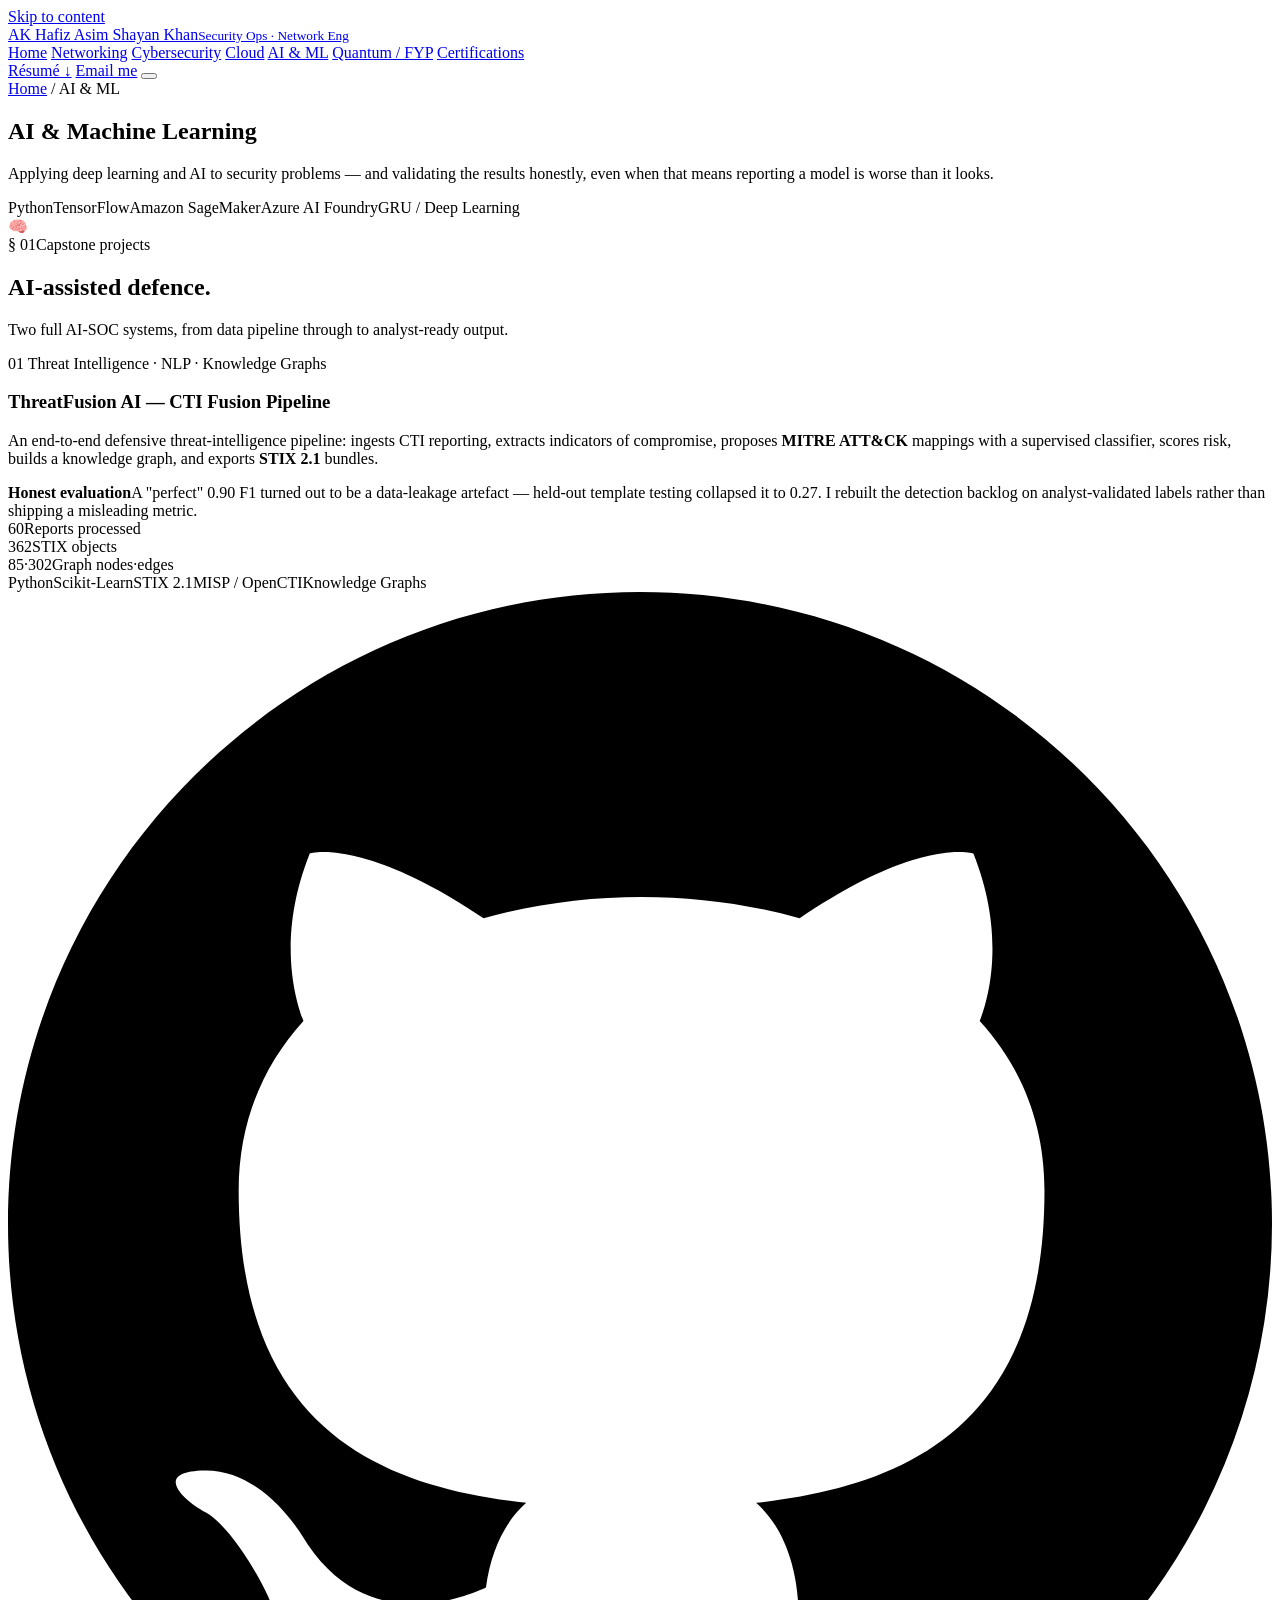
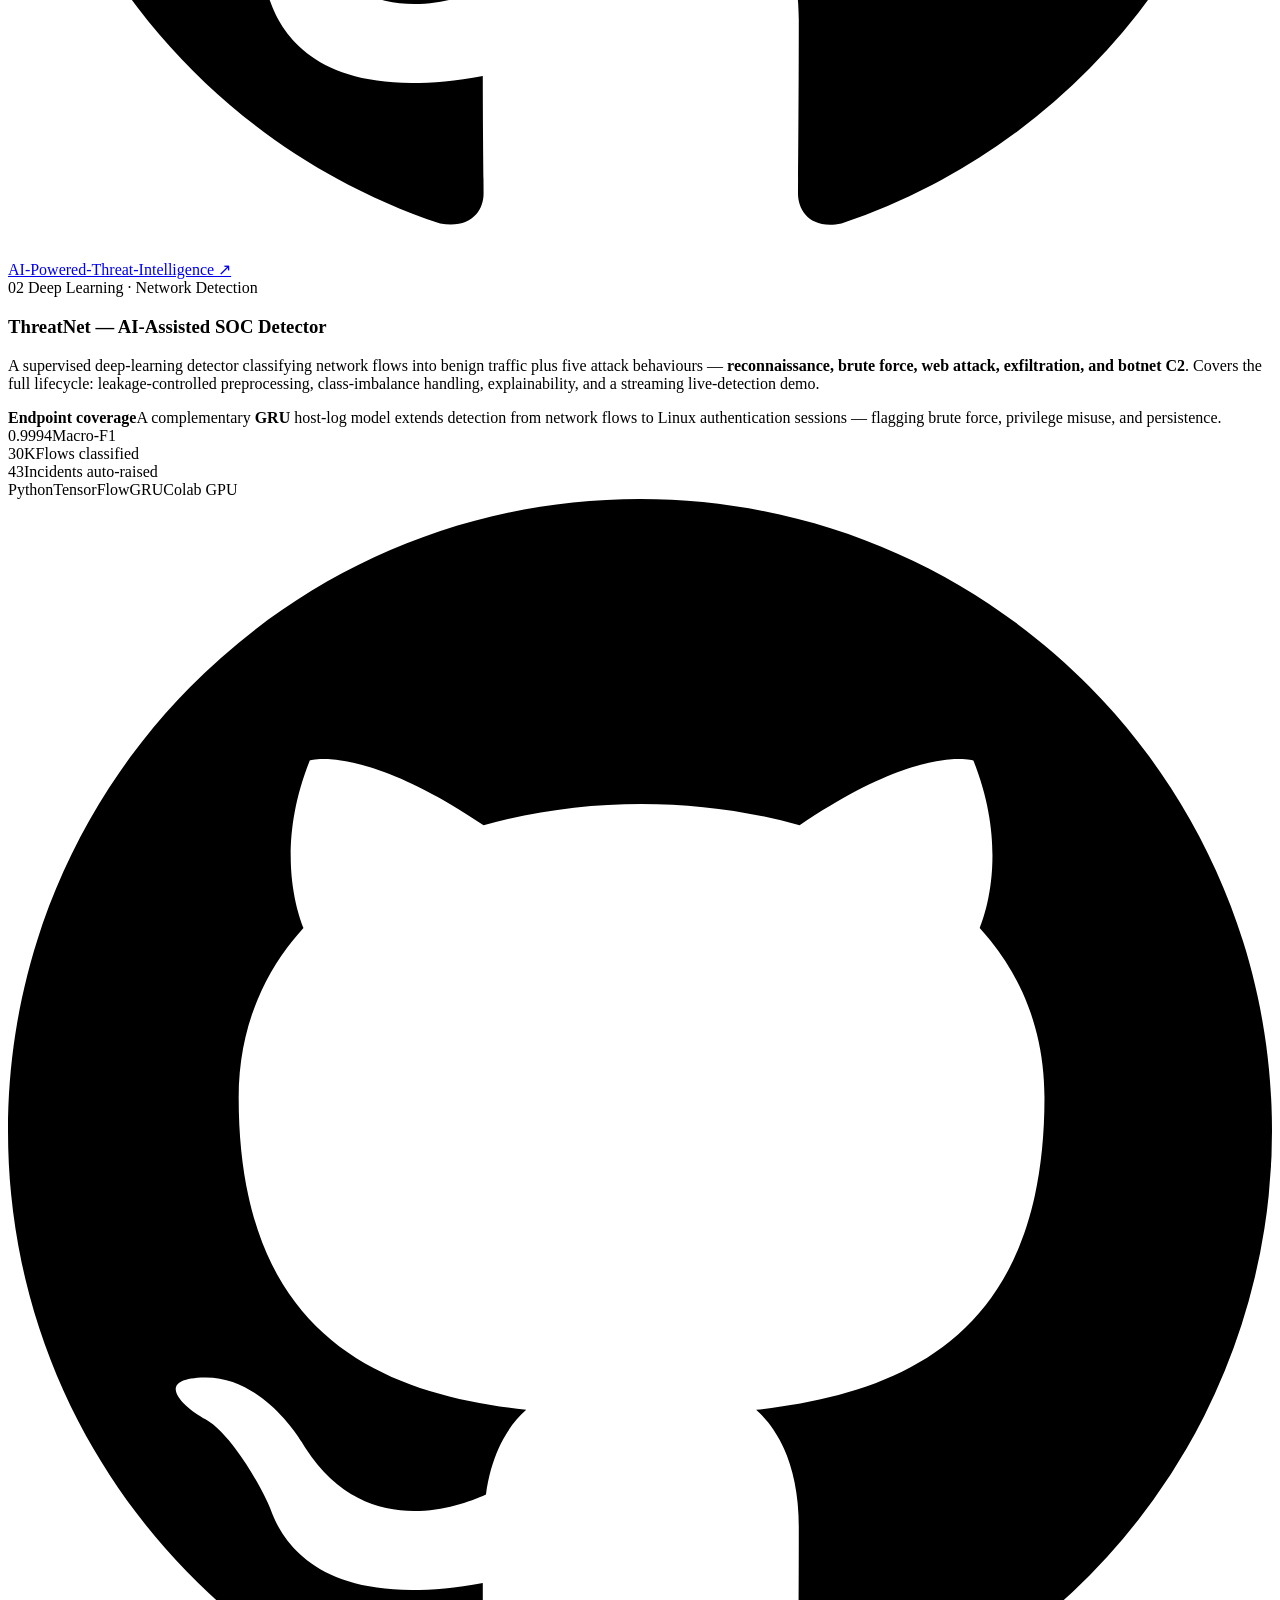
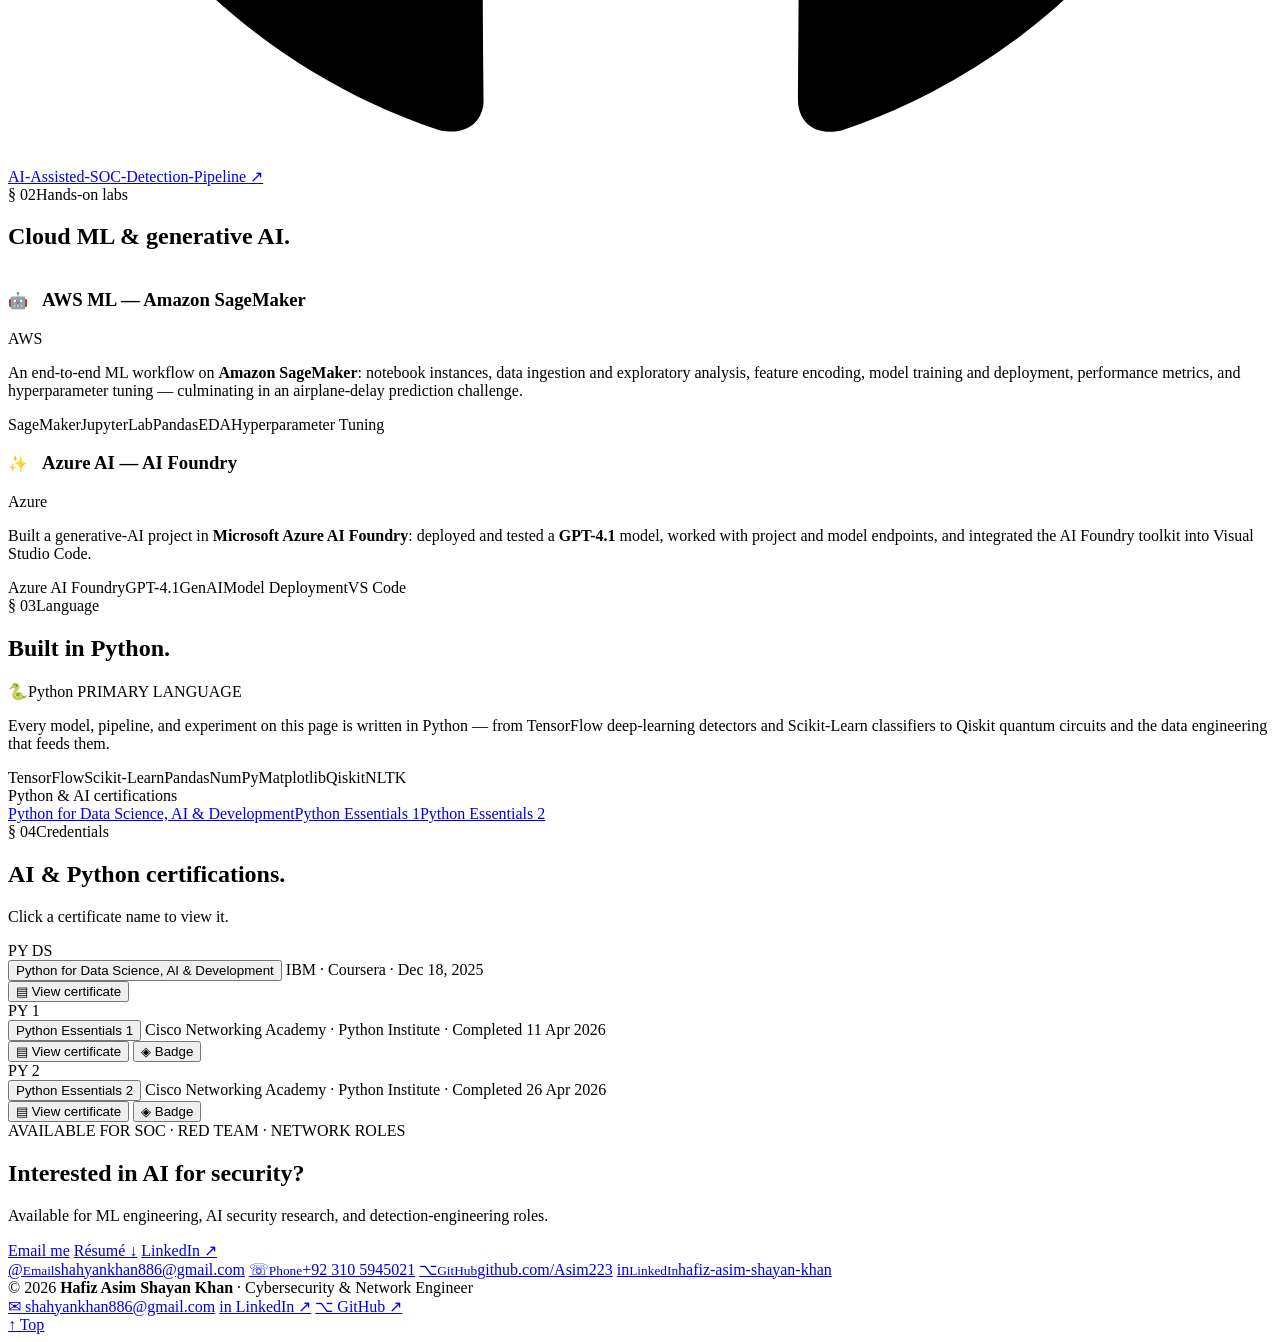
==== ai-ml.html @ b7c9210d "Add files via upload" ====
<!DOCTYPE html>
<html lang="en">
<head>
<meta charset="UTF-8">
<meta name="viewport" content="width=device-width, initial-scale=1.0">
<title>AI &amp; Machine Learning — Hafiz Asim Shayan Khan</title>
<meta name="description" content="AI-assisted security: threat-intelligence fusion, deep-learning SOC detection, Amazon SageMaker, and Azure AI Foundry — built in Python.">
<meta name="author" content="Hafiz Asim Shayan Khan">
<meta name="theme-color" content="#070b14">
<meta property="og:type" content="profile">
<meta property="og:title" content="AI &amp; Machine Learning — Hafiz Asim Shayan Khan">
<meta property="og:description" content="AI-assisted security: threat-intelligence fusion, deep-learning SOC detection, Amazon SageMaker, and Azure AI Foundry — built in Python.">
<meta property="og:image" content="og-image.jpg">
<meta name="twitter:card" content="summary_large_image">
<meta name="twitter:title" content="AI &amp; Machine Learning — Hafiz Asim Shayan Khan">
<meta name="twitter:description" content="AI-assisted security: threat-intelligence fusion, deep-learning SOC detection, Amazon SageMaker, and Azure AI Foundry — built in Python.">
<link rel="preconnect" href="https://fonts.googleapis.com">
<link rel="preconnect" href="https://fonts.gstatic.com" crossorigin>
<link href="https://fonts.googleapis.com/css2?family=Sora:wght@400;500;600;700;800&family=Inter:wght@400;500;600&family=JetBrains+Mono:wght@400;500;700&display=swap" rel="stylesheet">
<link rel="stylesheet" href="assets/styles.css">

</head>
<body>
<a href="#main" class="skip">Skip to content</a>
<header class="nav" id="nav">
  <div class="wrap nav-inner">
    <a class="brand" href="index.html" aria-label="Hafiz Asim Shayan Khan — home">
      <span class="mark" aria-hidden="true">AK</span>
      <span class="who">Hafiz Asim Shayan Khan<small>Security Ops · Network Eng</small></span>
    </a>
    <nav class="nav-links" id="navlinks" aria-label="Primary">
      <a href="index.html">Home</a>
      <a href="networking.html">Networking</a>
      <a href="cybersecurity.html">Cybersecurity</a>
      <a href="cloud.html">Cloud</a>
      <a href="ai-ml.html" class="active">AI &amp; ML</a>
      <a href="quantum.html">Quantum / FYP</a>
      <a href="certifications.html">Certifications</a>
    </nav>
    <div class="nav-cta">
      <a class="btn cyan" href="Hafiz_Asim_Shayan_Khan_Resume.pdf" download>Résumé ↓</a>
      <a class="btn solid" href="https://mail.google.com/mail/?view=cm&amp;fs=1&amp;to=shahyankhan886@gmail.com&amp;su=Opportunity%20for%20Hafiz%20Asim%20Shayan%20Khan" target="_blank" rel="noopener">Email me</a>
      <button class="burger" id="burger" aria-label="Toggle menu" aria-expanded="false"><span></span><span></span><span></span></button>
    </div>
  </div>
</header>
<main id="main">
<section class="page-hero">
  <div class="wrap">
    <div class="crumb"><a href="index.html">Home</a> <span>/</span> <span>AI &amp; ML</span></div>
    <h1>AI &amp; <span class="ac">Machine Learning</span></h1>
    <p class="lead">Applying deep learning and AI to security problems — and validating the results honestly, even when that means reporting a model is worse than it looks.</p>
    <div class="pill-row"><span class="pill">Python</span><span class="pill">TensorFlow</span><span class="pill">Amazon SageMaker</span><span class="pill">Azure AI Foundry</span><span class="pill">GRU / Deep Learning</span></div>
  </div>
  <div class="ph-ico" aria-hidden="true">🧠</div>
</section>
<section>
  <div class="wrap">
    <div class="sec-head reveal">
      <div class="sec-tag"><span class="sec-no">§ 01</span><span class="eyebrow">Capstone projects</span></div>
      <h2>AI-assisted defence.</h2>
      <p>Two full AI-SOC systems, from data pipeline through to analyst-ready output.</p>
    </div>
    <div class="feat-grid">
      <article class="pcard feat reveal">
        <div class="ptag"><span class="idx">01</span> Threat Intelligence · NLP · Knowledge Graphs</div>
        <h3>ThreatFusion AI — CTI Fusion Pipeline</h3>
        <p class="pdesc">An end-to-end defensive threat-intelligence pipeline: ingests CTI reporting,
        extracts indicators of compromise, proposes <b>MITRE ATT&amp;CK</b> mappings with a supervised
        classifier, scores risk, builds a knowledge graph, and exports <b>STIX 2.1</b> bundles.</p>
        <div class="pfind"><b>Honest evaluation</b>A "perfect" 0.90 F1 turned out to be a data-leakage
        artefact — held-out template testing collapsed it to 0.27. I rebuilt the detection backlog on
        analyst-validated labels rather than shipping a misleading metric.</div>
        <div class="pmetric">
          <div><span class="mn">60</span><span class="ml">Reports processed</span></div>
          <div><span class="mn">362</span><span class="ml">STIX objects</span></div>
          <div><span class="mn">85·302</span><span class="ml">Graph nodes·edges</span></div>
        </div>
        <div class="chips"><span class="chip">Python</span><span class="chip">Scikit-Learn</span><span class="chip">STIX 2.1</span><span class="chip">MISP / OpenCTI</span><span class="chip">Knowledge Graphs</span></div>
        <div class="proofs"><a class="proof git" href="https://github.com/Asim223/AI-Powered-Threat-Intelligence/tree/main" target="_blank" rel="noopener"><svg viewBox="0 0 16 16" aria-hidden="true"><path d="M8 0C3.58 0 0 3.58 0 8c0 3.54 2.29 6.53 5.47 7.59.4.07.55-.17.55-.38 0-.19-.01-.82-.01-1.49-2.01.37-2.53-.49-2.69-.94-.09-.23-.48-.94-.82-1.13-.28-.15-.68-.52-.01-.53.63-.01 1.08.58 1.23.82.72 1.21 1.87.87 2.33.66.07-.52.28-.87.51-1.07-1.78-.2-3.64-.89-3.64-3.95 0-.87.31-1.59.82-2.15-.08-.2-.36-1.02.08-2.12 0 0 .67-.21 2.2.82.64-.18 1.32-.27 2-.27s1.36.09 2 .27c1.53-1.04 2.2-.82 2.2-.82.44 1.1.16 1.92.08 2.12.51.56.82 1.27.82 2.15 0 3.07-1.87 3.75-3.65 3.95.29.25.54.73.54 1.48 0 1.07-.01 1.93-.01 2.2 0 .21.15.46.55.38A8.01 8.01 0 0 0 16 8c0-4.42-3.58-8-8-8z"/></svg>AI-Powered-Threat-Intelligence ↗</a></div>
      </article>
      <article class="pcard feat reveal">
        <div class="ptag"><span class="idx">02</span> Deep Learning · Network Detection</div>
        <h3>ThreatNet — AI-Assisted SOC Detector</h3>
        <p class="pdesc">A supervised deep-learning detector classifying network flows into benign traffic
        plus five attack behaviours — <b>reconnaissance, brute force, web attack, exfiltration, and
        botnet C2</b>. Covers the full lifecycle: leakage-controlled preprocessing, class-imbalance
        handling, explainability, and a streaming live-detection demo.</p>
        <div class="pfind"><b>Endpoint coverage</b>A complementary <b>GRU</b> host-log model extends
        detection from network flows to Linux authentication sessions — flagging brute force,
        privilege misuse, and persistence.</div>
        <div class="pmetric">
          <div><span class="mn">0.9994</span><span class="ml">Macro-F1</span></div>
          <div><span class="mn">30K</span><span class="ml">Flows classified</span></div>
          <div><span class="mn">43</span><span class="ml">Incidents auto-raised</span></div>
        </div>
        <div class="chips"><span class="chip">Python</span><span class="chip">TensorFlow</span><span class="chip">GRU</span><span class="chip">Colab GPU</span></div>
        <div class="proofs"><a class="proof git" href="https://github.com/Asim223/AI-Assisted-SOC-Detection-Pipeline" target="_blank" rel="noopener"><svg viewBox="0 0 16 16" aria-hidden="true"><path d="M8 0C3.58 0 0 3.58 0 8c0 3.54 2.29 6.53 5.47 7.59.4.07.55-.17.55-.38 0-.19-.01-.82-.01-1.49-2.01.37-2.53-.49-2.69-.94-.09-.23-.48-.94-.82-1.13-.28-.15-.68-.52-.01-.53.63-.01 1.08.58 1.23.82.72 1.21 1.87.87 2.33.66.07-.52.28-.87.51-1.07-1.78-.2-3.64-.89-3.64-3.95 0-.87.31-1.59.82-2.15-.08-.2-.36-1.02.08-2.12 0 0 .67-.21 2.2.82.64-.18 1.32-.27 2-.27s1.36.09 2 .27c1.53-1.04 2.2-.82 2.2-.82.44 1.1.16 1.92.08 2.12.51.56.82 1.27.82 2.15 0 3.07-1.87 3.75-3.65 3.95.29.25.54.73.54 1.48 0 1.07-.01 1.93-.01 2.2 0 .21.15.46.55.38A8.01 8.01 0 0 0 16 8c0-4.42-3.58-8-8-8z"/></svg>AI-Assisted-SOC-Detection-Pipeline ↗</a></div>
      </article>
    </div>
  </div>
</section>

<section>
  <div class="wrap">
    <div class="sec-head reveal">
      <div class="sec-tag"><span class="sec-no">§ 02</span><span class="eyebrow">Hands-on labs</span></div>
      <h2>Cloud ML &amp; generative AI.</h2>
    </div>
    <div class="lab-grid">
      <article class="labcard aws reveal">
        <div class="lab-top">
          <div style="display:flex;align-items:center;gap:14px">
            <span class="lab-ico" aria-hidden="true">🤖</span><h3>AWS ML — Amazon SageMaker</h3>
          </div>
          <span class="provider aws">AWS</span>
        </div>
        <p>An end-to-end ML workflow on <b>Amazon SageMaker</b>: notebook instances, data ingestion and
        exploratory analysis, feature encoding, model training and deployment, performance metrics, and
        hyperparameter tuning — culminating in an airplane-delay prediction challenge.</p>
        <div class="chips"><span class="chip">SageMaker</span><span class="chip">JupyterLab</span><span class="chip">Pandas</span><span class="chip">EDA</span><span class="chip">Hyperparameter Tuning</span></div>
      </article>
      <article class="labcard azure reveal">
        <div class="lab-top">
          <div style="display:flex;align-items:center;gap:14px">
            <span class="lab-ico" aria-hidden="true">✨</span><h3>Azure AI — AI Foundry</h3>
          </div>
          <span class="provider azure">Azure</span>
        </div>
        <p>Built a generative-AI project in <b>Microsoft Azure AI Foundry</b>: deployed and tested a
        <b>GPT-4.1</b> model, worked with project and model endpoints, and integrated the AI Foundry
        toolkit into Visual Studio Code.</p>
        <div class="chips"><span class="chip">Azure AI Foundry</span><span class="chip">GPT-4.1</span><span class="chip">GenAI</span><span class="chip">Model Deployment</span><span class="chip">VS Code</span></div>
      </article>
    </div>
  </div>
</section>

<section>
  <div class="wrap">
    <div class="sec-head reveal">
      <div class="sec-tag"><span class="sec-no">§ 03</span><span class="eyebrow">Language</span></div>
      <h2>Built in Python.</h2>
    </div>
    <div class="langs">
      <div class="lang-primary reveal">
        <div class="lp-top">
          <span class="lp-name"><span class="py" aria-hidden="true">🐍</span>Python</span>
          <span class="lp-tag">PRIMARY LANGUAGE</span>
        </div>
        <div class="lp-bar" aria-hidden="true"><span></span></div>
        <p>Every model, pipeline, and experiment on this page is written in Python — from TensorFlow
        deep-learning detectors and Scikit-Learn classifiers to Qiskit quantum circuits and the data
        engineering that feeds them.</p>
        <div class="chips"><span class="chip">TensorFlow</span><span class="chip">Scikit-Learn</span><span class="chip">Pandas</span><span class="chip">NumPy</span><span class="chip">Matplotlib</span><span class="chip">Qiskit</span><span class="chip">NLTK</span></div>
      </div>
      <div class="lang-others reveal">
        <div class="lo-t">Python &amp; AI certifications</div>
        <div class="relcerts"><a class="relcert" href="certifications.html#pyds"><span class="rc-d" aria-hidden="true"></span>Python for Data Science, AI &amp; Development</a><a class="relcert" href="certifications.html#pye1"><span class="rc-d" aria-hidden="true"></span>Python Essentials 1</a><a class="relcert" href="certifications.html#pye2"><span class="rc-d" aria-hidden="true"></span>Python Essentials 2</a></div>
      </div>
    </div>
  </div>
</section>

<section>
  <div class="wrap">
    <div class="sec-head reveal">
      <div class="sec-tag"><span class="sec-no">§ 04</span><span class="eyebrow">Credentials</span></div>
      <h2>AI &amp; Python certifications.</h2>
      <p>Click a certificate name to view it.</p>
    </div>
    <div class="cert-list">
        <article class="certc reveal" data-cert="assets/certs/py_datascience.jpg" data-title="Python for Data Science, AI &amp; Development">
          <span class="cc-ico" aria-hidden="true">PY DS</span>
          <div class="cc-body">
            <button class="cc-name" type="button">Python for Data Science, AI &amp; Development</button>
            <span class="cc-meta">IBM · Coursera · Dec 18, 2025</span>
            <div class="cc-links">
              <button class="mini view-cert" type="button">▤ View certificate</button>
              
            </div>
          </div>
        </article>
        <article class="certc reveal" data-cert="assets/certs/py_essentials1.jpg" data-badge="assets/badges/badge_py_essentials1.png" data-title="Python Essentials 1">
          <span class="cc-ico" aria-hidden="true">PY 1</span>
          <div class="cc-body">
            <button class="cc-name" type="button">Python Essentials 1</button>
            <span class="cc-meta">Cisco Networking Academy · Python Institute · Completed 11 Apr 2026</span>
            <div class="cc-links">
              <button class="mini view-cert" type="button">▤ View certificate</button>
              <button class="mini badge view-badge" type="button">◈ Badge</button>
            </div>
          </div>
        </article>
        <article class="certc reveal" data-cert="assets/certs/py_essentials2.jpg" data-badge="assets/badges/badge_py_essentials2.png" data-title="Python Essentials 2">
          <span class="cc-ico" aria-hidden="true">PY 2</span>
          <div class="cc-body">
            <button class="cc-name" type="button">Python Essentials 2</button>
            <span class="cc-meta">Cisco Networking Academy · Python Institute · Completed 26 Apr 2026</span>
            <div class="cc-links">
              <button class="mini view-cert" type="button">▤ View certificate</button>
              <button class="mini badge view-badge" type="button">◈ Badge</button>
            </div>
          </div>
        </article>
    </div>
  </div>
</section>
<section id="contact" aria-labelledby="cta-h">
  <div class="wrap">
    <div class="contact-box reveal">
      <div class="contact-inner">
        <div>
          <div class="avail"><span class="live" aria-hidden="true"></span>AVAILABLE FOR SOC · RED TEAM · NETWORK ROLES</div>
          <h2 id="cta-h">Interested in AI for security?</h2>
          <p>Available for ML engineering, AI security research, and detection-engineering roles.</p>
          <div class="hero-cta" style="margin-bottom:0">
            <a class="btn solid" href="https://mail.google.com/mail/?view=cm&amp;fs=1&amp;to=shahyankhan886@gmail.com&amp;su=Opportunity%20for%20Hafiz%20Asim%20Shayan%20Khan" target="_blank" rel="noopener">Email me</a>
            <a class="btn cyan" href="Hafiz_Asim_Shayan_Khan_Resume.pdf" download>Résumé ↓</a>
            <a class="btn" href="https://www.linkedin.com/in/hafiz-asim-shayan-khan-111a962a4/" target="_blank" rel="noopener">LinkedIn ↗</a>
          </div>
        </div>
        <div class="clist">
          <a class="crow" href="https://mail.google.com/mail/?view=cm&amp;fs=1&amp;to=shahyankhan886@gmail.com&amp;su=Opportunity%20for%20Hafiz%20Asim%20Shayan%20Khan" target="_blank" rel="noopener"><span class="ci" aria-hidden="true">@</span><span class="cv"><small>Email</small><span>shahyankhan886@gmail.com</span></span></a>
          <a class="crow" href="tel:+923105945021"><span class="ci" aria-hidden="true">☏</span><span class="cv"><small>Phone</small><span>+92 310 5945021</span></span></a>
          <a class="crow" href="https://github.com/Asim223" target="_blank" rel="noopener"><span class="ci" aria-hidden="true">⌥</span><span class="cv"><small>GitHub</small><span>github.com/Asim223</span></span></a>
          <a class="crow" href="https://www.linkedin.com/in/hafiz-asim-shayan-khan-111a962a4/" target="_blank" rel="noopener"><span class="ci" aria-hidden="true">in</span><span class="cv"><small>LinkedIn</small><span>hafiz-asim-shayan-khan</span></span></a>
        </div>
      </div>
    </div>
  </div>
</section>
</main>
<footer>
  <div class="wrap">
    <div class="foot-inner">
      <div class="fb">© 2026 <b>Hafiz Asim Shayan Khan</b> · Cybersecurity &amp; Network Engineer</div>
      <div class="footer-contact">
        <a href="https://mail.google.com/mail/?view=cm&amp;fs=1&amp;to=shahyankhan886@gmail.com&amp;su=Opportunity%20for%20Hafiz%20Asim%20Shayan%20Khan" target="_blank" rel="noopener">✉ shahyankhan886@gmail.com</a>
        <a href="https://www.linkedin.com/in/hafiz-asim-shayan-khan-111a962a4/" target="_blank" rel="noopener">in LinkedIn ↗</a>
        <a href="https://github.com/Asim223" target="_blank" rel="noopener">⌥ GitHub ↗</a>
      </div>
      <a class="top-link" href="#main">↑ Top</a>
    </div>
  </div>
</footer>

<div class="lb" id="lb" hidden role="dialog" aria-modal="true" aria-label="Certificate viewer">
  <div class="lb-in">
    <button class="lb-x" id="lbClose" aria-label="Close">✕</button>
    <div class="lb-imgwrap"><img class="lb-img" id="lbImg" src="" alt="Certificate"></div>
    <div class="lb-bar">
      <span class="lb-cap" id="lbCap"></span>
      <div class="lb-tabs">
        <button id="tabCert" class="on">Certificate</button>
        <button id="tabBadge">Badge</button>
      </div>
      <a class="lb-open" id="lbOpen" href="" target="_blank" rel="noopener">Open full size ↗</a>
    </div>
  </div>
</div>

<script src="assets/app.js"></script>
</body>
</html>
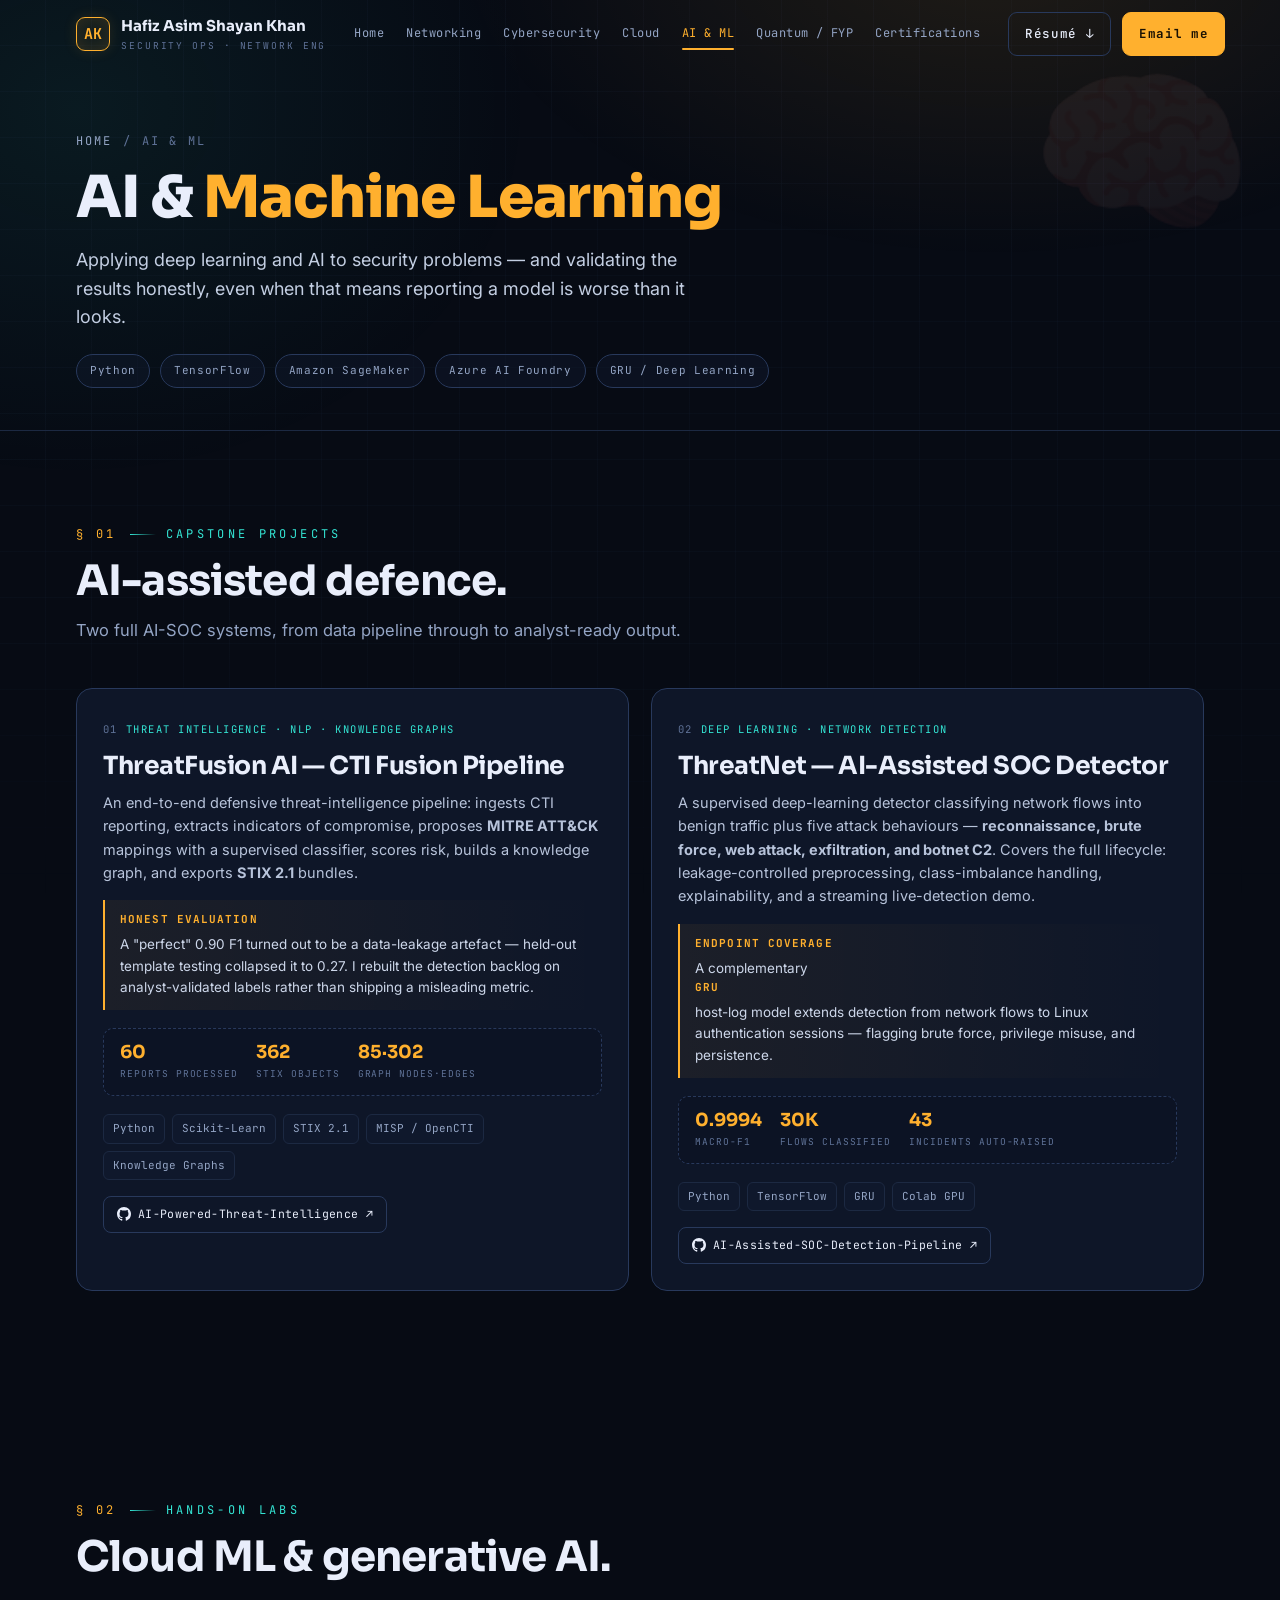
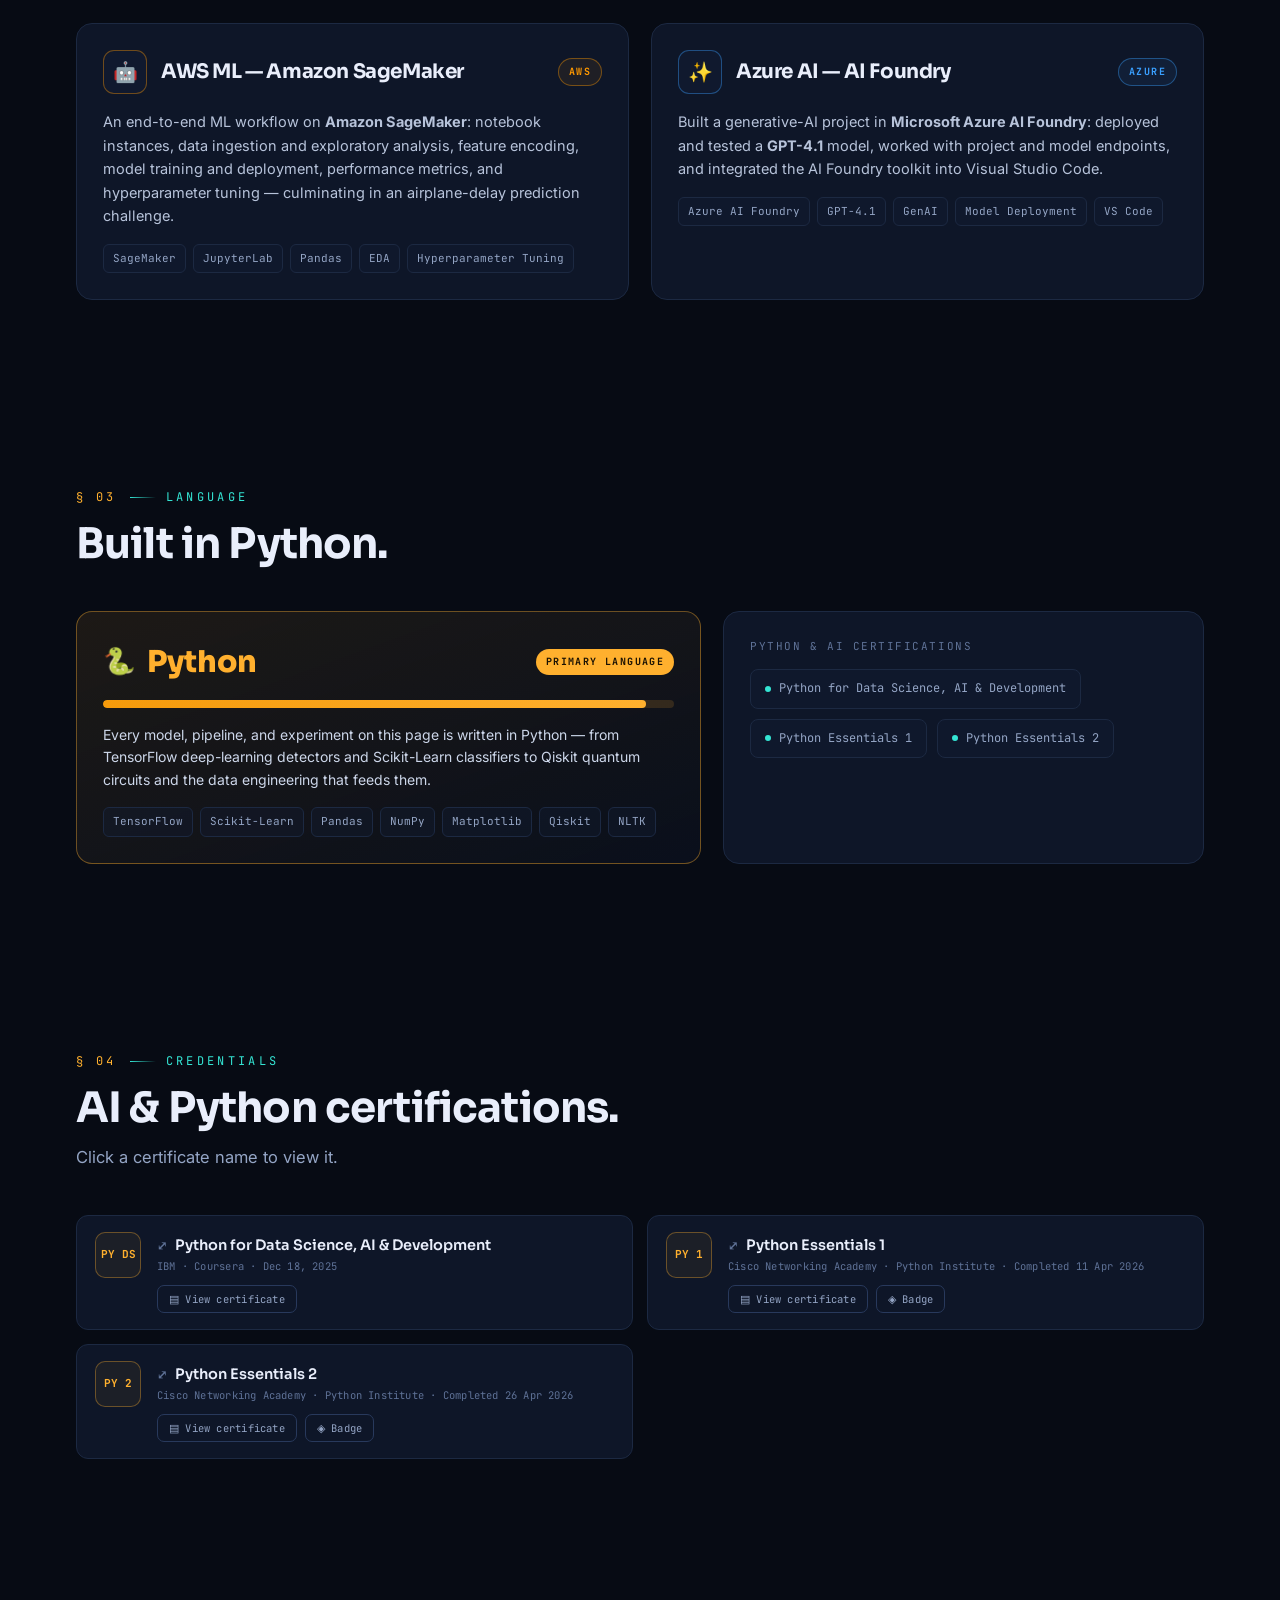
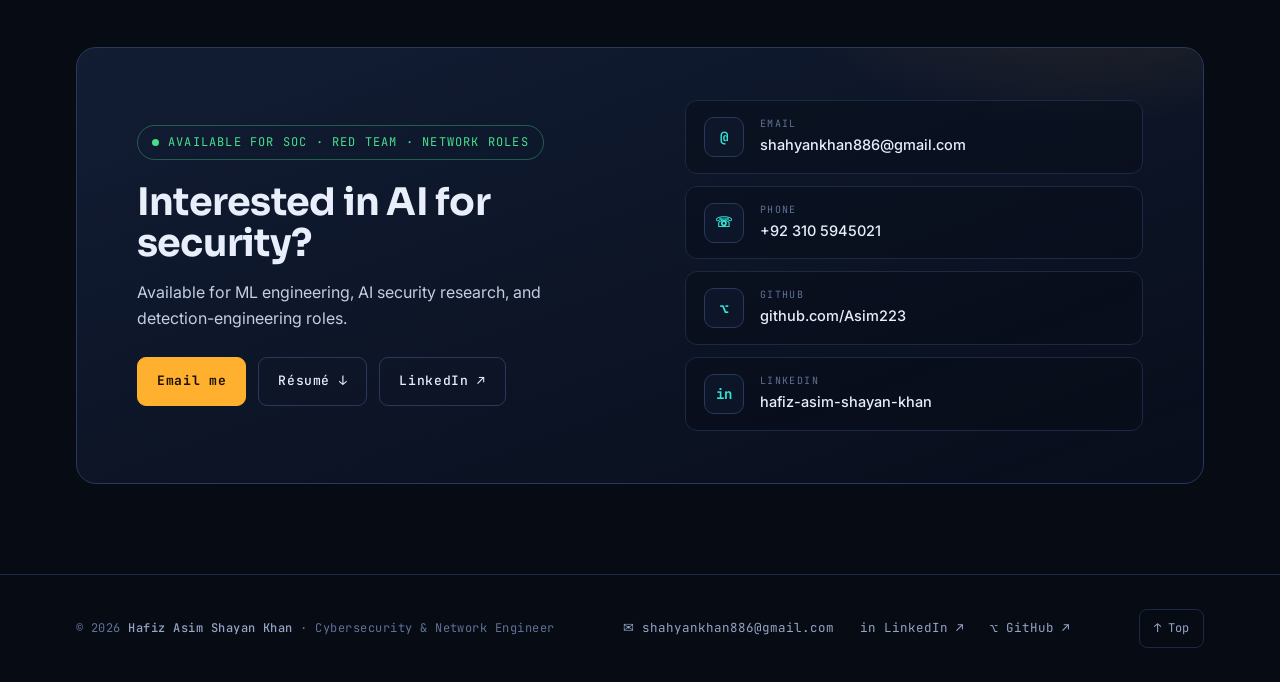
==== commit e4b83e99: "Add files via upload" ====
--- a/ai-ml.html
+++ b/ai-ml.html
@@ -17,7 +17,392 @@
 <link rel="preconnect" href="https://fonts.googleapis.com">
 <link rel="preconnect" href="https://fonts.gstatic.com" crossorigin>
 <link href="https://fonts.googleapis.com/css2?family=Sora:wght@400;500;600;700;800&family=Inter:wght@400;500;600&family=JetBrains+Mono:wght@400;500;700&display=swap" rel="stylesheet">
-<link rel="stylesheet" href="assets/styles.css">
+<style>
+
+:root{
+  --ink:#070b14; --ink-2:#0a1020; --panel:#0e1628; --panel-2:#121d34;
+  --line:#1c2942; --line-2:#28395c;
+  --text:#e9eefb; --muted:#94a5c5; --faint:#5f7297;
+  --amber:#ffb02e; --amber-deep:#f59a0b;
+  --cyan:#34e5d4; --cyan-deep:#1fc7b7;
+  --red:#ff5d68; --green:#46e08b; --violet:#a889ff; --blue:#7fb0ff;
+  --aws:#ff9900; --azure:#3aa0ff;
+  --maxw:1180px;
+  --ease:cubic-bezier(.2,.7,.2,1);
+}
+*{box-sizing:border-box}
+html{scroll-behavior:smooth}
+body{
+  margin:0; background:var(--ink); color:var(--text);
+  font-family:"Inter",system-ui,sans-serif; font-size:16px; line-height:1.6;
+  -webkit-font-smoothing:antialiased; overflow-x:hidden;
+}
+body::before{
+  content:""; position:fixed; top:0;right:0;bottom:0;left:0; z-index:0; pointer-events:none;
+  background:
+    radial-gradient(900px 520px at 78% -6%, rgba(255,176,46,.10), transparent 60%),
+    radial-gradient(760px 620px at 6% 12%, rgba(52,229,212,.07), transparent 60%),
+    linear-gradient(transparent 0, transparent calc(100% - 1px), rgba(40,57,92,.16) 100%) 0 0/100% 46px,
+    linear-gradient(90deg, transparent 0, transparent calc(100% - 1px), rgba(40,57,92,.16) 100%) 0 0/46px 100%;
+  mask:linear-gradient(180deg,#000 0,#000 70%,transparent 100%);
+}
+a{color:inherit;text-decoration:none}
+img{max-width:100%;display:block}
+h1,h2,h3,h4{font-family:"Sora",sans-serif;font-weight:700;line-height:1.08;margin:0;letter-spacing:-.02em}
+.mono{font-family:"JetBrains Mono",monospace}
+.wrap{max-width:var(--maxw);margin:0 auto;padding:0 26px;position:relative;z-index:1}
+.skip{position:absolute;left:-999px;top:0;background:var(--amber);color:#1a1103;padding:10px 16px;border-radius:8px;font-family:"JetBrains Mono";font-size:13px;z-index:200}
+.skip:focus{left:12px;top:12px}
+
+.eyebrow{font-family:"JetBrains Mono",monospace;font-size:12px;letter-spacing:.28em;text-transform:uppercase;color:var(--cyan);display:inline-flex;align-items:center;gap:10px}
+.eyebrow::before{content:"";width:26px;height:1px;background:linear-gradient(90deg,var(--cyan),transparent)}
+.sec-no{font-family:"JetBrains Mono",monospace;color:var(--amber);font-size:12px;letter-spacing:.24em}
+
+/* nav */
+header.nav{position:fixed;top:0;left:0;right:0;z-index:50;transition:background .4s var(--ease),border-color .4s var(--ease);border-bottom:1px solid transparent}
+header.nav.scrolled{background:rgba(7,11,20,.82);backdrop-filter:blur(14px) saturate(140%);border-bottom:1px solid var(--line)}
+.nav-inner{display:flex;align-items:center;justify-content:space-between;height:68px;gap:18px}
+.brand{display:flex;align-items:center;gap:11px;font-family:"Sora";font-weight:700;flex:none}
+.brand .mark{width:34px;height:34px;border:1.5px solid var(--amber);border-radius:9px;display:grid;place-items:center;font-family:"JetBrains Mono";font-weight:700;font-size:15px;color:var(--amber);box-shadow:0 0 22px rgba(255,176,46,.18) inset,0 0 14px rgba(255,176,46,.12)}
+.brand .who{font-size:15px;white-space:nowrap}
+.brand .who small{display:block;font-family:"JetBrains Mono";font-weight:400;font-size:9.5px;letter-spacing:.2em;color:var(--faint);text-transform:uppercase}
+.nav-links{display:flex;align-items:center;gap:2px}
+.nav-links a{font-family:"JetBrains Mono";font-size:12px;letter-spacing:.04em;color:var(--muted);padding:9px 10px;border-radius:8px;transition:color .2s,background .2s;position:relative;white-space:nowrap}
+.nav-links a:hover{color:var(--text)}
+.nav-links a.active{color:var(--amber)}
+.nav-links a.active::after{content:"";position:absolute;left:10px;right:10px;bottom:3px;height:1.5px;background:var(--amber);border-radius:2px}
+.btn{font-family:"JetBrains Mono";font-size:12.5px;font-weight:500;letter-spacing:.05em;display:inline-flex;align-items:center;gap:9px;padding:11px 16px;border-radius:9px;cursor:pointer;border:1px solid var(--line-2);color:var(--text);background:transparent;transition:all .22s var(--ease)}
+.btn:hover{border-color:var(--amber);color:var(--amber);transform:translateY(-1px)}
+.btn.solid{background:var(--amber);color:#1a1103;border-color:var(--amber);font-weight:700}
+.btn.solid:hover{background:#ffbe4d;box-shadow:0 10px 30px -10px rgba(255,176,46,.5);color:#1a1103}
+.btn.cyan:hover{border-color:var(--cyan);color:var(--cyan)}
+.nav-cta{display:flex;align-items:center;gap:11px;flex:none}
+.burger{display:none;flex-direction:column;gap:5px;background:none;border:0;cursor:pointer;padding:8px}
+.burger span{width:24px;height:2px;background:var(--text);border-radius:2px;transition:.3s}
+
+/* sections */
+main{position:relative;z-index:1}
+section{padding:94px 0;position:relative}
+.sec-head{display:flex;flex-direction:column;gap:14px;margin-bottom:44px;max-width:760px}
+.sec-head h2{font-size:clamp(28px,4.4vw,42px)}
+.sec-head p{color:var(--muted);margin:0;font-size:16.5px}
+.sec-tag{display:flex;align-items:center;gap:14px;flex-wrap:wrap}
+
+/* hero */
+.hero{padding-top:150px;padding-bottom:66px;min-height:100vh;display:flex;align-items:center}
+.hero-grid{display:grid;grid-template-columns:1.25fr .9fr;gap:56px;align-items:center;width:100%}
+.hero-kicker{margin-bottom:22px}
+.hero h1{font-size:clamp(40px,7vw,78px);font-weight:800;margin:0 0 8px}
+.hero h1 .lock{color:var(--amber)}
+.role-line{font-family:"JetBrains Mono";font-size:clamp(12.5px,1.7vw,15.5px);letter-spacing:.05em;color:var(--cyan);margin:2px 0 24px;display:flex;flex-wrap:wrap;gap:6px 12px}
+.role-line .dot{color:var(--faint)}
+.hero-lede{font-size:clamp(16px,2vw,18px);color:#c3cee2;max-width:565px;margin:0 0 30px;line-height:1.66}
+.hero-lede b{color:var(--text);font-weight:600}
+.hero-cta{display:flex;flex-wrap:wrap;gap:12px;margin-bottom:42px}
+.hero-cta .btn{padding:13px 19px;font-size:13px}
+.stats{display:grid;grid-template-columns:repeat(4,1fr);gap:13px;max-width:575px}
+.stat{border:1px solid var(--line);border-radius:12px;padding:16px 13px;background:linear-gradient(180deg,rgba(18,29,52,.5),rgba(14,22,40,.2))}
+.stat .n{font-family:"Sora";font-weight:700;font-size:clamp(21px,3vw,29px);color:var(--amber);line-height:1}
+.stat .l{font-family:"JetBrains Mono";font-size:10px;letter-spacing:.1em;text-transform:uppercase;color:var(--faint);margin-top:9px}
+
+.portrait-col{display:flex;justify-content:center}
+.portrait-wrap{position:relative;width:320px;height:320px;width:clamp(250px,32vw,352px);height:clamp(250px,32vw,352px);aspect-ratio:1}
+.portrait-glow{position:absolute;top:-14%;right:-14%;bottom:-14%;left:-14%;border-radius:50%;background:radial-gradient(circle at 50% 42%,rgba(255,176,46,.28),transparent 62%);filter:blur(8px)}
+.sweep{position:absolute;top:-3%;right:-3%;bottom:-3%;left:-3%;border-radius:50%;overflow:hidden;opacity:.5;mix-blend-mode:screen}
+.sweep::before{content:"";position:absolute;top:-30%;right:-30%;bottom:-30%;left:-30%;background:conic-gradient(from 0deg,transparent 0deg,rgba(52,229,212,0) 300deg,rgba(52,229,212,.55) 350deg,rgba(255,176,46,.6) 360deg);animation:spin 7s linear infinite}
+.reticle{position:absolute;top:-9%;right:-9%;bottom:-9%;left:-9%;border-radius:50%;border:1.4px dashed rgba(52,229,212,.34);animation:spin 26s linear infinite}
+.reticle-2{position:absolute;top:-2.5%;right:-2.5%;bottom:-2.5%;left:-2.5%;border-radius:50%;border:1.2px dashed rgba(255,176,46,.42);animation:spin 34s linear infinite reverse}
+.reticle .tick{position:absolute;width:2px;height:9px;background:var(--cyan);left:50%;top:-5px;transform:translateX(-50%);border-radius:2px;box-shadow:0 0 8px var(--cyan)}
+.brackets i{position:absolute;width:26px;height:26px;border:2px solid var(--amber);opacity:.85}
+.brackets i.tl{top:-4%;left:-4%;border-right:0;border-bottom:0}
+.brackets i.tr{top:-4%;right:-4%;border-left:0;border-bottom:0}
+.brackets i.bl{bottom:-4%;left:-4%;border-right:0;border-top:0}
+.brackets i.br{bottom:-4%;right:-4%;border-left:0;border-top:0}
+.portrait{position:absolute;top:5%;right:5%;bottom:5%;left:5%;border-radius:50%;border:1px solid rgba(255,176,46,.35);overflow:hidden;box-shadow:0 30px 70px -25px rgba(0,0,0,.8),inset 0 0 60px rgba(7,11,20,.5)}
+.portrait img{width:100%;height:100%;object-fit:cover;filter:saturate(1.03) contrast(1.02)}
+.p-chip{position:absolute;bottom:2%;left:50%;transform:translateX(-50%);font-family:"JetBrains Mono";font-size:11px;letter-spacing:.1em;white-space:nowrap;background:rgba(7,11,20,.9);border:1px solid var(--line-2);color:var(--green);padding:7px 13px;border-radius:20px;display:flex;align-items:center;gap:8px;backdrop-filter:blur(6px);box-shadow:0 10px 26px -12px rgba(0,0,0,.7)}
+.p-chip .live{width:7px;height:7px;border-radius:50%;background:var(--green);animation:pulse 2s infinite}
+@keyframes spin{to{transform:rotate(360deg)}}
+@keyframes pulse{0%{box-shadow:0 0 0 0 rgba(70,224,139,.55)}70%{box-shadow:0 0 0 8px rgba(70,224,139,0)}100%{box-shadow:0 0 0 0 rgba(70,224,139,0)}}
+
+/* about */
+.about-grid{display:grid;grid-template-columns:1.35fr .95fr;gap:44px;align-items:start}
+.about-body p{color:#c3cee2;font-size:16.5px;margin:0 0 18px;line-height:1.7}
+.about-body p b{color:var(--text);font-weight:600}
+.about-body .hl{color:var(--amber);font-weight:600}
+.dossier{border:1px solid var(--line);border-radius:16px;background:linear-gradient(180deg,var(--panel),rgba(14,22,40,.4));overflow:hidden}
+.dossier .dh{display:flex;align-items:center;justify-content:space-between;padding:14px 18px;border-bottom:1px solid var(--line);background:rgba(18,29,52,.4)}
+.dossier .dh span{font-family:"JetBrains Mono";font-size:11px;letter-spacing:.16em;color:var(--muted);text-transform:uppercase}
+.dossier .dh .tlp{color:var(--green);border:1px solid rgba(70,224,139,.35);padding:3px 9px;border-radius:6px;font-size:10px}
+.drow{display:flex;justify-content:space-between;gap:16px;padding:13px 18px;border-bottom:1px dashed var(--line);font-size:13.5px}
+.drow:last-child{border-bottom:0}
+.drow .k{font-family:"JetBrains Mono";font-size:11px;letter-spacing:.1em;color:var(--faint);text-transform:uppercase;white-space:nowrap;padding-top:2px}
+.drow .v{text-align:right;color:var(--text);font-weight:500}
+.drow .v small{display:block;color:var(--muted);font-weight:400;font-size:12px}
+
+/* experience */
+.timeline{position:relative;margin-top:8px}
+.timeline::before{content:"";position:absolute;left:14px;top:8px;bottom:8px;width:2px;background:linear-gradient(180deg,var(--amber),var(--cyan) 60%,transparent)}
+.job{position:relative;padding:0 0 44px 54px}
+.job:last-child{padding-bottom:0}
+.job .node{position:absolute;left:6px;top:4px;width:18px;height:18px;border-radius:50%;background:var(--ink);border:2px solid var(--amber);box-shadow:0 0 0 4px rgba(255,176,46,.12)}
+.job.blue .node{border-color:var(--cyan);box-shadow:0 0 0 4px rgba(52,229,212,.12)}
+.job-card{border:1px solid var(--line);border-radius:14px;padding:24px 24px 20px;background:var(--panel);transition:border-color .25s,transform .25s}
+.job-card:hover{border-color:var(--line-2);transform:translateX(3px)}
+.job-top{display:flex;flex-wrap:wrap;justify-content:space-between;gap:8px 20px;align-items:baseline;margin-bottom:4px}
+.job-top h3{font-size:20px}
+.job .org{color:var(--amber);font-weight:600}
+.job.blue .org{color:var(--cyan)}
+.job .when{font-family:"JetBrains Mono";font-size:12px;letter-spacing:.06em;color:var(--faint);white-space:nowrap}
+.job .kind{font-family:"JetBrains Mono";font-size:11px;letter-spacing:.14em;text-transform:uppercase;color:var(--muted);margin-bottom:16px;display:inline-block}
+.job ul{margin:0;padding:0;list-style:none;display:flex;flex-direction:column;gap:11px}
+.job li{position:relative;padding-left:22px;color:#c1cce0;font-size:14.5px;line-height:1.6}
+.job li::before{content:"▸";position:absolute;left:0;top:0;color:var(--amber);font-size:12px}
+.job.blue li::before{color:var(--cyan)}
+.job li b{color:var(--text);font-weight:600}
+
+/* project + lab cards shared */
+.chips{display:flex;flex-wrap:wrap;gap:7px}
+.chip{font-family:"JetBrains Mono";font-size:11px;color:var(--muted);border:1px solid var(--line);border-radius:6px;padding:5px 9px;background:rgba(18,29,52,.4)}
+.chip:hover{border-color:var(--cyan);color:var(--cyan)}
+.feat-grid{display:grid;grid-template-columns:1fr 1fr;gap:22px;margin-bottom:22px}
+.pcard{border:1px solid var(--line);border-radius:16px;background:var(--panel);padding:26px;position:relative;overflow:hidden;transition:border-color .28s var(--ease),transform .28s var(--ease),box-shadow .28s}
+.pcard::after{content:"";position:absolute;top:0;right:0;bottom:0;left:0;pointer-events:none;background:radial-gradient(420px 200px at 100% 0,rgba(255,176,46,.07),transparent 60%);opacity:0;transition:opacity .3s}
+.pcard:hover{border-color:var(--amber);transform:translateY(-4px);box-shadow:0 24px 50px -28px rgba(0,0,0,.8)}
+.pcard:hover::after{opacity:1}
+.pcard.feat{border-color:var(--line-2)}
+.ptag{font-family:"JetBrains Mono";font-size:10.5px;letter-spacing:.14em;text-transform:uppercase;color:var(--cyan);margin-bottom:14px;display:inline-flex;align-items:center;gap:8px}
+.ptag .idx{color:var(--faint)}
+.pcard h3{font-size:22px;margin-bottom:12px}
+.pcard.feat h3{font-size:25px}
+.pdesc{color:#b7c3da;font-size:14.5px;line-height:1.62;margin:0 0 16px}
+.pfind{border-left:2px solid var(--amber);padding:11px 0 11px 15px;margin:0 0 18px;background:linear-gradient(90deg,rgba(255,176,46,.06),transparent);border-radius:0 8px 8px 0;font-size:13.5px;color:#cdd7ea}
+.pfind b{color:var(--amber);font-family:"JetBrains Mono";font-size:11px;letter-spacing:.1em;text-transform:uppercase;display:block;margin-bottom:5px}
+.pmetric{display:flex;flex-wrap:wrap;gap:8px 18px;margin:0 0 18px;padding:14px 16px;border:1px dashed var(--line-2);border-radius:10px;background:rgba(10,16,32,.5)}
+.pmetric div{display:flex;flex-direction:column}
+.pmetric .mn{font-family:"Sora";font-weight:700;color:var(--amber);font-size:18px;line-height:1}
+.pmetric .ml{font-family:"JetBrains Mono";font-size:9.5px;letter-spacing:.1em;text-transform:uppercase;color:var(--faint);margin-top:5px}
+.grid-3{display:grid;grid-template-columns:repeat(3,1fr);gap:22px}
+
+/* labs */
+.lab-grid{display:grid;grid-template-columns:1fr 1fr;gap:22px}
+.labcard{border:1px solid var(--line);border-radius:16px;background:var(--panel);padding:26px;position:relative;overflow:hidden;transition:border-color .28s,transform .28s,box-shadow .28s}
+.labcard:hover{border-color:var(--line-2);transform:translateY(-3px);box-shadow:0 22px 46px -28px rgba(0,0,0,.8)}
+.lab-top{display:flex;align-items:center;justify-content:space-between;gap:14px;margin-bottom:16px}
+.lab-top h3{font-size:20px}
+.lab-ico{width:44px;height:44px;flex:none;border-radius:11px;display:grid;place-items:center;font-size:20px;border:1px solid var(--line-2);background:rgba(18,29,52,.5)}
+.provider{font-family:"JetBrains Mono";font-size:10px;font-weight:700;letter-spacing:.14em;text-transform:uppercase;padding:5px 10px;border-radius:20px;white-space:nowrap}
+.provider.aws{color:var(--aws);border:1px solid rgba(255,153,0,.4);background:rgba(255,153,0,.07)}
+.provider.azure{color:var(--azure);border:1px solid rgba(58,160,255,.4);background:rgba(58,160,255,.07)}
+.labcard p{color:#b7c3da;font-size:14.5px;line-height:1.62;margin:0 0 16px}
+.labcard.aws .lab-ico{color:var(--aws);border-color:rgba(255,153,0,.4)}
+.labcard.azure .lab-ico{color:var(--azure);border-color:rgba(58,160,255,.4)}
+
+/* skills */
+.skill-grid{display:grid;grid-template-columns:repeat(3,1fr);gap:20px}
+.skillcard{border:1px solid var(--line);border-radius:14px;padding:22px;background:var(--panel);transition:border-color .25s}
+.skillcard:hover{border-color:var(--line-2)}
+.skillcard .sh{display:flex;align-items:center;gap:12px;margin-bottom:16px}
+.skillcard .sh .ico{width:38px;height:38px;border-radius:10px;display:grid;place-items:center;font-size:17px;border:1px solid var(--line-2);background:rgba(18,29,52,.5)}
+.skillcard.a .sh .ico{color:var(--red);border-color:rgba(255,93,104,.4)}
+.skillcard.d .sh .ico{color:var(--green);border-color:rgba(70,224,139,.4)}
+.skillcard.n .sh .ico{color:var(--cyan);border-color:rgba(52,229,212,.4)}
+.skillcard.c .sh .ico{color:var(--amber);border-color:rgba(255,176,46,.4)}
+.skillcard.m .sh .ico{color:var(--violet);border-color:rgba(168,137,255,.4)}
+.skillcard.s .sh .ico{color:var(--blue);border-color:rgba(127,176,255,.4)}
+.skillcard .sh h3{font-size:15.5px}
+.skillcard .sh small{font-family:"JetBrains Mono";font-size:10px;letter-spacing:.12em;text-transform:uppercase;color:var(--faint);display:block;margin-top:2px}
+
+/* leadership */
+.lead-grid{display:grid;grid-template-columns:1fr 1fr;gap:22px;margin-bottom:34px}
+.leadcard{border:1px solid var(--line);border-radius:16px;background:var(--panel);padding:26px;position:relative;overflow:hidden;transition:border-color .25s,transform .25s}
+.leadcard:hover{border-color:var(--amber);transform:translateY(-3px)}
+.lead-top{display:flex;align-items:center;gap:16px;margin-bottom:14px}
+.lead-ico{width:50px;height:50px;flex:none;border-radius:13px;display:grid;place-items:center;font-size:23px;color:var(--amber);border:1px solid rgba(255,176,46,.4);background:rgba(255,176,46,.06)}
+.leadcard.cy .lead-ico{color:var(--cyan);border-color:rgba(52,229,212,.4);background:rgba(52,229,212,.06)}
+.lead-top h3{font-size:19px}
+.lead-top .sub{font-family:"JetBrains Mono";font-size:11.5px;letter-spacing:.05em;color:var(--muted);margin-top:3px;display:flex;align-items:center;gap:8px;flex-wrap:wrap}
+.lead-top .now{color:var(--green);border:1px solid rgba(70,224,139,.35);border-radius:20px;padding:2px 8px;font-size:9.5px;letter-spacing:.12em}
+.leadcard p{color:#bcc7dd;font-size:14.5px;line-height:1.62;margin:0}
+.soft-wrap{border:1px solid var(--line);border-radius:16px;background:linear-gradient(180deg,var(--panel),rgba(14,22,40,.35));padding:26px 28px}
+.soft-wrap .st{font-family:"JetBrains Mono";font-size:11px;letter-spacing:.16em;text-transform:uppercase;color:var(--cyan);margin-bottom:18px;display:flex;align-items:center;gap:10px}
+.soft-wrap .st::before{content:"";width:22px;height:1px;background:var(--cyan)}
+.softskills{display:flex;flex-wrap:wrap;gap:10px}
+.soft{font-family:"Inter";font-size:13.5px;color:var(--text);border:1px solid var(--line-2);border-radius:30px;padding:9px 16px;background:rgba(18,29,52,.4);display:inline-flex;align-items:center;gap:9px;transition:border-color .2s,transform .2s}
+.soft:hover{border-color:var(--amber);transform:translateY(-2px)}
+.soft .d{width:6px;height:6px;border-radius:50%;background:var(--amber)}
+
+/* certs */
+.cert-grid{display:grid;grid-template-columns:repeat(2,1fr);gap:14px}
+.cert{display:flex;align-items:center;gap:16px;border:1px solid var(--line);border-radius:12px;padding:16px 18px;background:var(--panel);transition:border-color .22s,transform .22s}
+.cert:hover{border-color:var(--amber);transform:translateY(-2px)}
+.cert .badge{width:44px;height:44px;flex:none;border-radius:10px;display:grid;place-items:center;font-family:"JetBrains Mono";font-weight:700;font-size:13px;color:var(--amber);border:1px solid rgba(255,176,46,.35);background:rgba(255,176,46,.06)}
+.cert .ct{min-width:0}
+.cert .ct h4{font-size:14.5px;font-family:"Sora";font-weight:600;line-height:1.25;margin-bottom:3px}
+.cert .ct span{font-family:"JetBrains Mono";font-size:11px;letter-spacing:.05em;color:var(--faint)}
+
+/* contact */
+#contact{padding-bottom:70px}
+.contact-box{border:1px solid var(--line-2);border-radius:20px;overflow:hidden;background:linear-gradient(160deg,var(--panel-2),rgba(10,16,32,.6));position:relative}
+.contact-box::before{content:"";position:absolute;top:0;right:0;bottom:0;left:0;pointer-events:none;background:radial-gradient(600px 300px at 90% -20%,rgba(255,176,46,.12),transparent 55%)}
+.contact-inner{position:relative;padding:52px clamp(26px,5vw,60px);display:grid;grid-template-columns:1.1fr 1fr;gap:44px;align-items:center}
+.contact-inner h2{font-size:clamp(26px,3.6vw,38px);margin-bottom:16px}
+.contact-inner p{color:#c3cee2;margin:0 0 26px;font-size:16px;max-width:420px}
+.avail{display:inline-flex;align-items:center;gap:9px;font-family:"JetBrains Mono";font-size:12px;letter-spacing:.1em;color:var(--green);border:1px solid rgba(70,224,139,.35);border-radius:20px;padding:7px 14px;margin-bottom:22px}
+.avail .live{width:7px;height:7px;border-radius:50%;background:var(--green);animation:pulse 2s infinite}
+.clist{display:flex;flex-direction:column;gap:12px}
+.crow{display:flex;align-items:center;gap:16px;border:1px solid var(--line);border-radius:12px;padding:15px 18px;background:rgba(7,11,20,.4);transition:border-color .22s,transform .22s}
+.crow:hover{border-color:var(--cyan);transform:translateX(3px)}
+.crow .ci{width:40px;height:40px;flex:none;border-radius:10px;display:grid;place-items:center;border:1px solid var(--line-2);color:var(--cyan);background:rgba(18,29,52,.5);font-family:"JetBrains Mono";font-weight:700;font-size:14px}
+.crow .cv small{font-family:"JetBrains Mono";font-size:10px;letter-spacing:.14em;text-transform:uppercase;color:var(--faint);display:block}
+.crow .cv span{font-size:14.5px;color:var(--text);font-weight:500;word-break:break-all}
+
+footer{border-top:1px solid var(--line);padding:34px 0;margin-top:20px;position:relative;z-index:1}
+.foot-inner{display:flex;flex-wrap:wrap;justify-content:space-between;gap:16px;align-items:center}
+.foot-inner .fb{font-family:"JetBrains Mono";font-size:12px;color:var(--faint);letter-spacing:.04em}
+.foot-inner .fb b{color:var(--muted);font-weight:500}
+.top-link{font-family:"JetBrains Mono";font-size:12px;color:var(--muted);border:1px solid var(--line);border-radius:8px;padding:9px 14px;transition:.2s}
+.top-link:hover{border-color:var(--amber);color:var(--amber)}
+
+.reveal{opacity:0;transform:translateY(22px);transition:opacity .7s var(--ease),transform .7s var(--ease)}
+.reveal.in{opacity:1;transform:none}
+
+@media (max-width:1080px){
+  .nav-links{display:none}
+  .burger{display:flex}
+  .nav-links.open{display:flex;position:absolute;top:68px;left:0;right:0;flex-direction:column;gap:2px;background:rgba(7,11,20,.97);backdrop-filter:blur(14px);border-bottom:1px solid var(--line);padding:14px 22px}
+  .nav-links.open a{padding:12px 10px;font-size:14px}
+}
+@media (max-width:960px){
+  .hero-grid{grid-template-columns:1fr;gap:40px}
+  .portrait-col{order:-1}
+  .about-grid{grid-template-columns:1fr;gap:30px}
+  .feat-grid,.lab-grid,.lead-grid{grid-template-columns:1fr}
+  .grid-3{grid-template-columns:1fr 1fr}
+  .skill-grid{grid-template-columns:1fr 1fr}
+  .contact-inner{grid-template-columns:1fr;gap:30px}
+}
+@media (max-width:720px){
+  .nav-cta .btn:not(.solid){display:none}
+  section{padding:70px 0}
+  .hero{padding-top:118px}
+  .stats{grid-template-columns:1fr 1fr}
+  .grid-3,.skill-grid,.cert-grid{grid-template-columns:1fr}
+  .job{padding-left:44px}
+}
+@media (prefers-reduced-motion:reduce){
+  *{animation:none!important;scroll-behavior:auto!important}
+  .reveal{opacity:1;transform:none;transition:none}
+}
+:focus-visible{outline:2px solid var(--amber);outline-offset:3px;border-radius:4px}
+
+
+/* ===== multi-page additions ===== */
+.page-hero{padding:132px 0 42px;border-bottom:1px solid var(--line);position:relative;overflow:hidden}
+.page-hero .crumb{font-family:"JetBrains Mono";font-size:12px;letter-spacing:.18em;text-transform:uppercase;color:var(--faint);margin-bottom:16px;display:flex;gap:10px;align-items:center;flex-wrap:wrap}
+.page-hero .crumb a{color:var(--muted)} .page-hero .crumb a:hover{color:var(--amber)}
+.page-hero h1{font-size:clamp(32px,6vw,58px);font-weight:800;margin:0 0 16px}
+.page-hero h1 .ac{color:var(--amber)}
+.page-hero .lead{color:#c3cee2;font-size:clamp(15px,2vw,18px);max-width:660px;margin:0}
+.page-hero .ph-ico{position:absolute;right:2%;top:60px;font-size:clamp(90px,14vw,190px);opacity:.06;pointer-events:none;line-height:1}
+.pill-row{display:flex;flex-wrap:wrap;gap:10px;margin-top:22px}
+.pill{font-family:"JetBrains Mono";font-size:11px;letter-spacing:.06em;color:var(--muted);border:1px solid var(--line-2);border-radius:20px;padding:7px 13px;background:rgba(18,29,52,.4)}
+
+.domain-grid{display:grid;grid-template-columns:repeat(3,1fr);gap:20px}
+.domain-card{display:flex;flex-direction:column;border:1px solid var(--line);border-radius:16px;background:var(--panel);padding:26px;transition:border-color .25s,transform .25s,box-shadow .25s;position:relative;overflow:hidden}
+.domain-card::after{content:"";position:absolute;top:0;right:0;bottom:0;left:0;pointer-events:none;background:radial-gradient(420px 200px at 100% 0,rgba(255,176,46,.06),transparent 60%);opacity:0;transition:opacity .3s}
+.domain-card:hover{border-color:var(--amber);transform:translateY(-4px);box-shadow:0 24px 50px -30px rgba(0,0,0,.8)}
+.domain-card:hover::after{opacity:1}
+.domain-card .dc-ico{width:52px;height:52px;border-radius:13px;display:grid;place-items:center;font-size:24px;border:1px solid var(--line-2);background:rgba(18,29,52,.5);margin-bottom:16px}
+.domain-card h3{font-size:19px;margin-bottom:8px}
+.domain-card p{color:var(--muted);font-size:14px;margin:0 0 14px;line-height:1.55;flex:1}
+.domain-card .dc-tags{font-family:"JetBrains Mono";font-size:10.5px;color:var(--faint);margin-bottom:14px;line-height:1.7}
+.domain-card .go{font-family:"JetBrains Mono";font-size:12px;letter-spacing:.06em;color:var(--amber)}
+
+.proofs{display:flex;flex-wrap:wrap;gap:10px;margin-top:16px}
+.proof{font-family:"JetBrains Mono";font-size:11.5px;letter-spacing:.03em;display:inline-flex;align-items:center;gap:7px;padding:8px 13px;border-radius:8px;border:1px solid var(--line-2);color:var(--text);transition:all .2s;text-decoration:none}
+.proof:hover{border-color:var(--cyan);color:var(--cyan);transform:translateY(-1px)}
+.proof.git:hover{border-color:var(--amber);color:var(--amber)}
+.proof svg{width:14px;height:14px;fill:currentColor}
+
+.langs{display:grid;grid-template-columns:1.3fr 1fr;gap:22px;align-items:stretch}
+.lang-primary{border:1px solid rgba(255,176,46,.4);border-radius:16px;background:linear-gradient(160deg,rgba(255,176,46,.09),rgba(14,22,40,.4));padding:26px}
+.lp-top{display:flex;align-items:center;justify-content:space-between;gap:12px;margin-bottom:14px;flex-wrap:wrap}
+.lp-name{font-family:"Sora";font-weight:800;font-size:30px;color:var(--amber);display:flex;align-items:center;gap:12px}
+.lp-name .py{font-size:26px}
+.lp-tag{font-family:"JetBrains Mono";font-size:10px;letter-spacing:.14em;color:#1a1103;background:var(--amber);padding:5px 10px;border-radius:20px;font-weight:700}
+.lp-bar{height:8px;border-radius:6px;background:rgba(255,176,46,.15);overflow:hidden;margin-bottom:16px}
+.lp-bar span{display:block;height:100%;width:95%;background:linear-gradient(90deg,var(--amber-deep),var(--amber));border-radius:6px}
+.lang-primary p{color:#cdd7ea;font-size:14px;line-height:1.6;margin:0 0 16px}
+.lang-others{border:1px solid var(--line);border-radius:16px;background:var(--panel);padding:26px;display:flex;flex-direction:column;gap:14px}
+.lang-others .lo-t{font-family:"JetBrains Mono";font-size:11px;letter-spacing:.14em;text-transform:uppercase;color:var(--faint)}
+.lang-list{display:flex;flex-wrap:wrap;gap:10px}
+.lang{font-family:"JetBrains Mono";font-size:13px;color:var(--muted);border:1px solid var(--line-2);border-radius:8px;padding:9px 14px;background:rgba(18,29,52,.4)}
+
+.cert-group{margin-bottom:34px}
+.cert-group .cg-h{display:flex;align-items:center;gap:12px;margin-bottom:16px;font-family:"JetBrains Mono";font-size:12px;letter-spacing:.14em;text-transform:uppercase;color:var(--cyan)}
+.cert-group .cg-h::before{content:"";width:22px;height:1px;background:var(--cyan)}
+.cert-list{display:grid;grid-template-columns:1fr 1fr;gap:14px}
+.certc{display:flex;gap:16px;border:1px solid var(--line);border-radius:12px;padding:16px 18px;background:var(--panel);transition:border-color .22s,transform .22s}
+.certc:hover{border-color:var(--amber);transform:translateY(-2px)}
+.certc .cc-ico{width:46px;height:46px;flex:none;border-radius:10px;display:grid;place-items:center;font-family:"JetBrains Mono";font-weight:700;font-size:11px;color:var(--amber);border:1px solid rgba(255,176,46,.35);background:rgba(255,176,46,.06);text-align:center;line-height:1.05}
+.certc .cc-body{min-width:0;flex:1}
+.cc-name{font-family:"Sora";font-weight:600;font-size:14.5px;line-height:1.25;margin:0 0 4px;color:var(--text);cursor:pointer;background:none;border:0;text-align:left;padding:0;display:inline-flex;align-items:center;gap:8px}
+.cc-name:hover{color:var(--amber)}
+.cc-name::before{content:"⤢";font-size:12px;color:var(--faint)}
+.cc-meta{font-family:"JetBrains Mono";font-size:10.5px;letter-spacing:.02em;color:var(--faint);display:block;margin-bottom:10px}
+.cc-links{display:flex;flex-wrap:wrap;gap:8px}
+.mini{font-family:"JetBrains Mono";font-size:10.5px;letter-spacing:.02em;display:inline-flex;align-items:center;gap:6px;padding:6px 11px;border-radius:7px;border:1px solid var(--line-2);color:var(--muted);cursor:pointer;background:transparent;transition:all .2s;text-decoration:none}
+.mini:hover{border-color:var(--amber);color:var(--amber)}
+.mini.badge:hover{border-color:var(--cyan);color:var(--cyan)}
+
+.lb{position:fixed;top:0;right:0;bottom:0;left:0;z-index:200;background:rgba(4,7,14,.86);-webkit-backdrop-filter:blur(8px);backdrop-filter:blur(8px);display:flex;align-items:center;justify-content:center;padding:24px}
+.lb[hidden]{display:none}
+.lb-in{position:relative;max-width:980px;width:100%;max-height:92vh;display:flex;flex-direction:column;background:var(--panel);border:1px solid var(--line-2);border-radius:16px;overflow:hidden;box-shadow:0 40px 100px -30px #000}
+.lb-imgwrap{background:#0a0f1c;display:flex;align-items:center;justify-content:center;overflow:auto;padding:18px;min-height:200px}
+.lb-img{max-width:100%;max-height:74vh;border-radius:6px;object-fit:contain}
+.lb-bar{display:flex;align-items:center;justify-content:space-between;gap:14px;padding:14px 18px;border-top:1px solid var(--line);flex-wrap:wrap}
+.lb-cap{font-family:"Sora";font-weight:600;font-size:15px;flex:1;min-width:160px}
+.lb-tabs{display:flex;gap:8px}
+.lb-tabs button{font-family:"JetBrains Mono";font-size:11px;letter-spacing:.05em;padding:8px 14px;border-radius:8px;border:1px solid var(--line-2);background:transparent;color:var(--muted);cursor:pointer;transition:all .2s}
+.lb-tabs button.on{background:var(--amber);color:#1a1103;border-color:var(--amber);font-weight:700}
+.lb-tabs button[hidden]{display:none}
+.lb-x{position:absolute;top:14px;right:14px;z-index:5;width:40px;height:40px;border-radius:50%;border:1px solid var(--line-2);background:rgba(7,11,20,.85);color:var(--text);font-size:17px;cursor:pointer;transition:all .2s}
+.lb-x:hover{border-color:var(--red);color:var(--red)}
+.lb-open{font-family:"JetBrains Mono";font-size:11px;color:var(--cyan);border:1px solid var(--line-2);padding:8px 12px;border-radius:8px;text-decoration:none;white-space:nowrap}
+.lb-open:hover{border-color:var(--cyan)}
+
+.relcerts{display:flex;flex-wrap:wrap;gap:10px}
+.relcert{font-family:"JetBrains Mono";font-size:12px;color:var(--muted);border:1px solid var(--line);border-radius:8px;padding:9px 14px;background:rgba(18,29,52,.4);display:inline-flex;gap:8px;align-items:center;text-decoration:none;transition:border-color .2s,color .2s}
+.relcert:hover{border-color:var(--cyan);color:var(--cyan)}
+.relcert .rc-d{width:6px;height:6px;border-radius:50%;background:var(--cyan)}
+
+.fyp-grid{display:grid;grid-template-columns:1fr 1fr;gap:20px;margin-top:8px}
+.fyp-block{border:1px solid var(--line);border-radius:14px;background:var(--panel);padding:24px}
+.fyp-block h3{font-size:17px;margin-bottom:12px;display:flex;align-items:center;gap:10px}
+.fyp-block h3 .fn{font-family:"JetBrains Mono";color:var(--amber);font-size:13px}
+.fyp-block p{color:#c1cce0;font-size:14.5px;line-height:1.62;margin:0}
+.fyp-block ul{margin:0;padding:0;list-style:none;display:flex;flex-direction:column;gap:9px}
+.fyp-block li{position:relative;padding-left:20px;color:#c1cce0;font-size:14px;line-height:1.55}
+.fyp-block li::before{content:"▸";position:absolute;left:0;color:var(--amber)}
+.fyp-span{grid-column:1/-1}
+
+.footer-contact{display:flex;flex-wrap:wrap;gap:14px 26px;align-items:center}
+.footer-contact a{font-family:"JetBrains Mono";font-size:12.5px;color:var(--muted);display:inline-flex;align-items:center;gap:8px;transition:color .2s}
+.footer-contact a:hover{color:var(--amber)}
+
+@media (max-width:960px){
+  .domain-grid{grid-template-columns:1fr 1fr}
+  .langs{grid-template-columns:1fr}
+  .cert-list{grid-template-columns:1fr}
+  .fyp-grid{grid-template-columns:1fr}
+}
+@media (max-width:720px){
+  .domain-grid{grid-template-columns:1fr}
+  .page-hero{padding:112px 0 34px}
+}
+
+</style>
 
 </head>
 <body>
@@ -170,7 +555,7 @@
       <p>Click a certificate name to view it.</p>
     </div>
     <div class="cert-list">
-        <article class="certc reveal" data-cert="assets/certs/py_datascience.jpg" data-title="Python for Data Science, AI &amp; Development">
+        <article class="certc reveal" data-cert="[data-uri]" data-title="Python for Data Science, AI &amp; Development">
           <span class="cc-ico" aria-hidden="true">PY DS</span>
           <div class="cc-body">
             <button class="cc-name" type="button">Python for Data Science, AI &amp; Development</button>
@@ -181,7 +566,7 @@
             </div>
           </div>
         </article>
-        <article class="certc reveal" data-cert="assets/certs/py_essentials1.jpg" data-badge="assets/badges/badge_py_essentials1.png" data-title="Python Essentials 1">
+        <article class="certc reveal" data-cert="[data-uri]" data-badge="[data-uri]" data-title="Python Essentials 1">
           <span class="cc-ico" aria-hidden="true">PY 1</span>
           <div class="cc-body">
             <button class="cc-name" type="button">Python Essentials 1</button>
@@ -192,7 +577,7 @@
             </div>
           </div>
         </article>
-        <article class="certc reveal" data-cert="assets/certs/py_essentials2.jpg" data-badge="assets/badges/badge_py_essentials2.png" data-title="Python Essentials 2">
+        <article class="certc reveal" data-cert="[data-uri]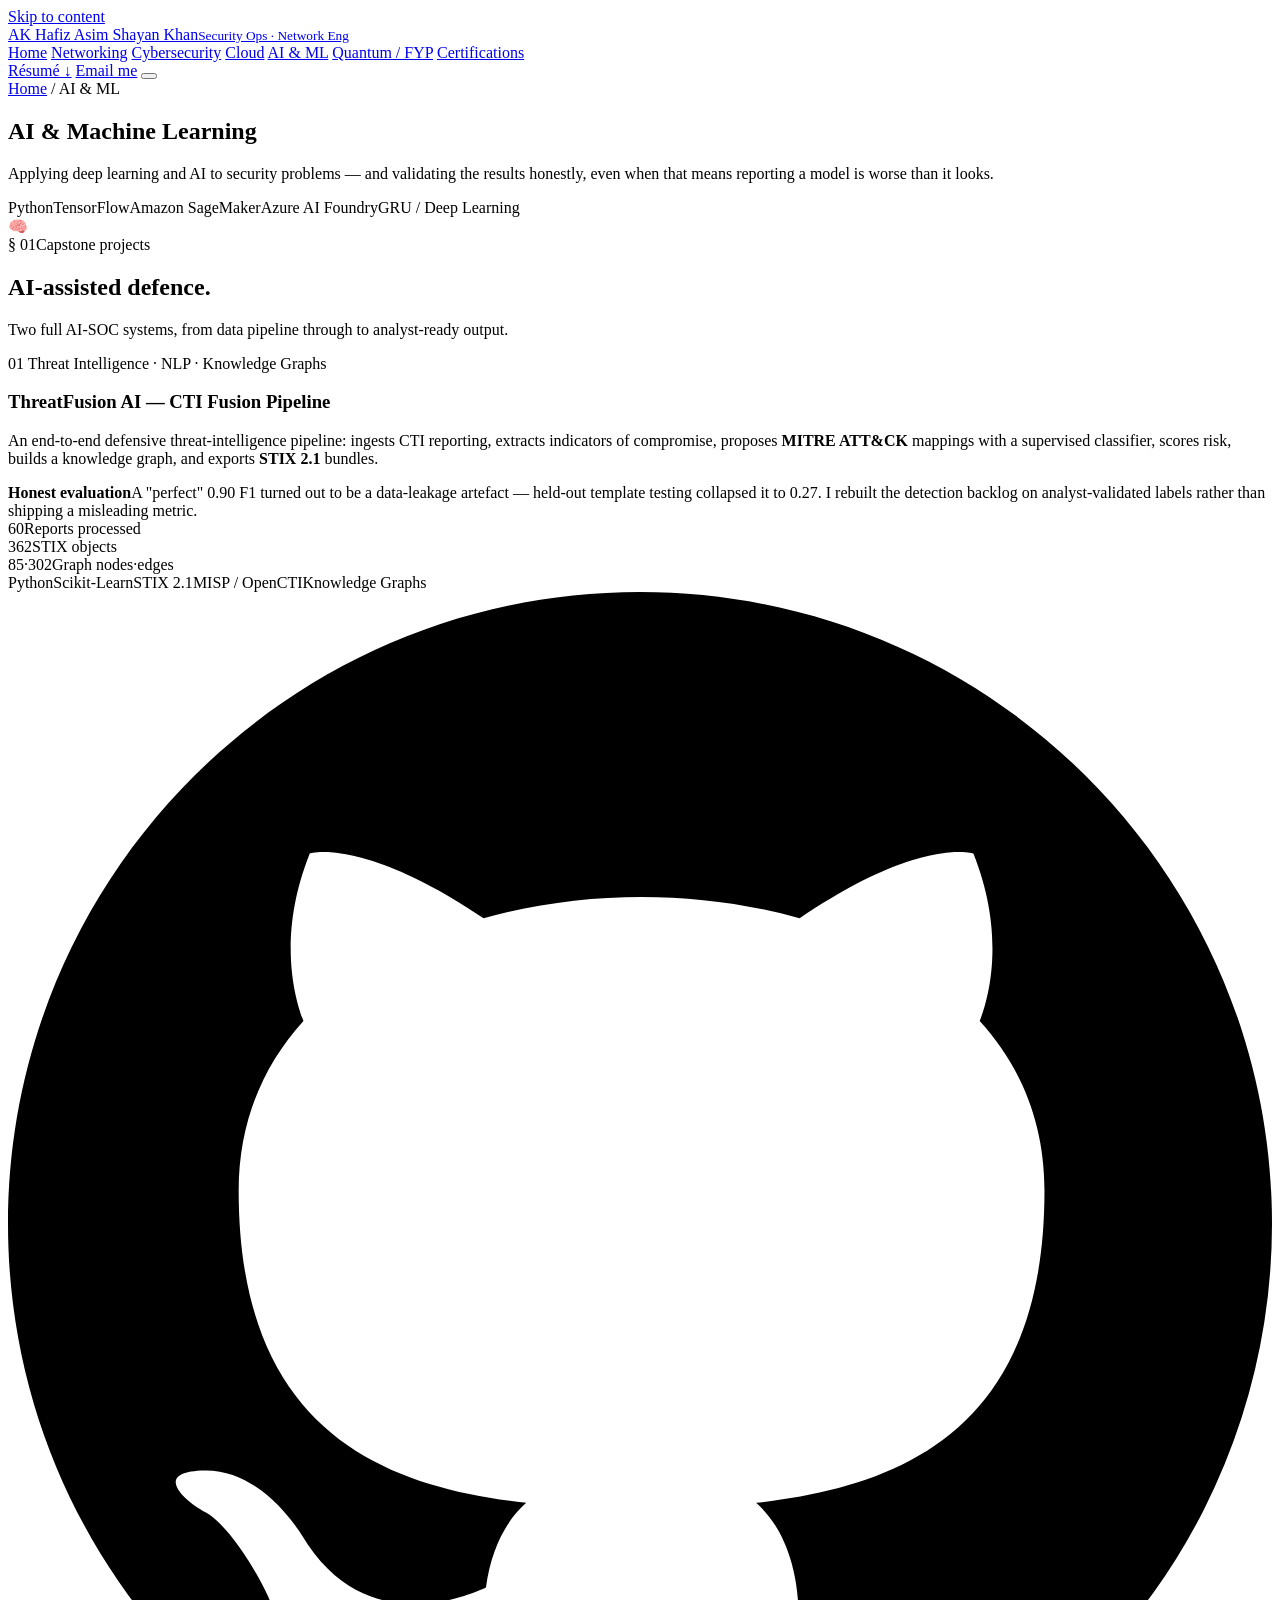
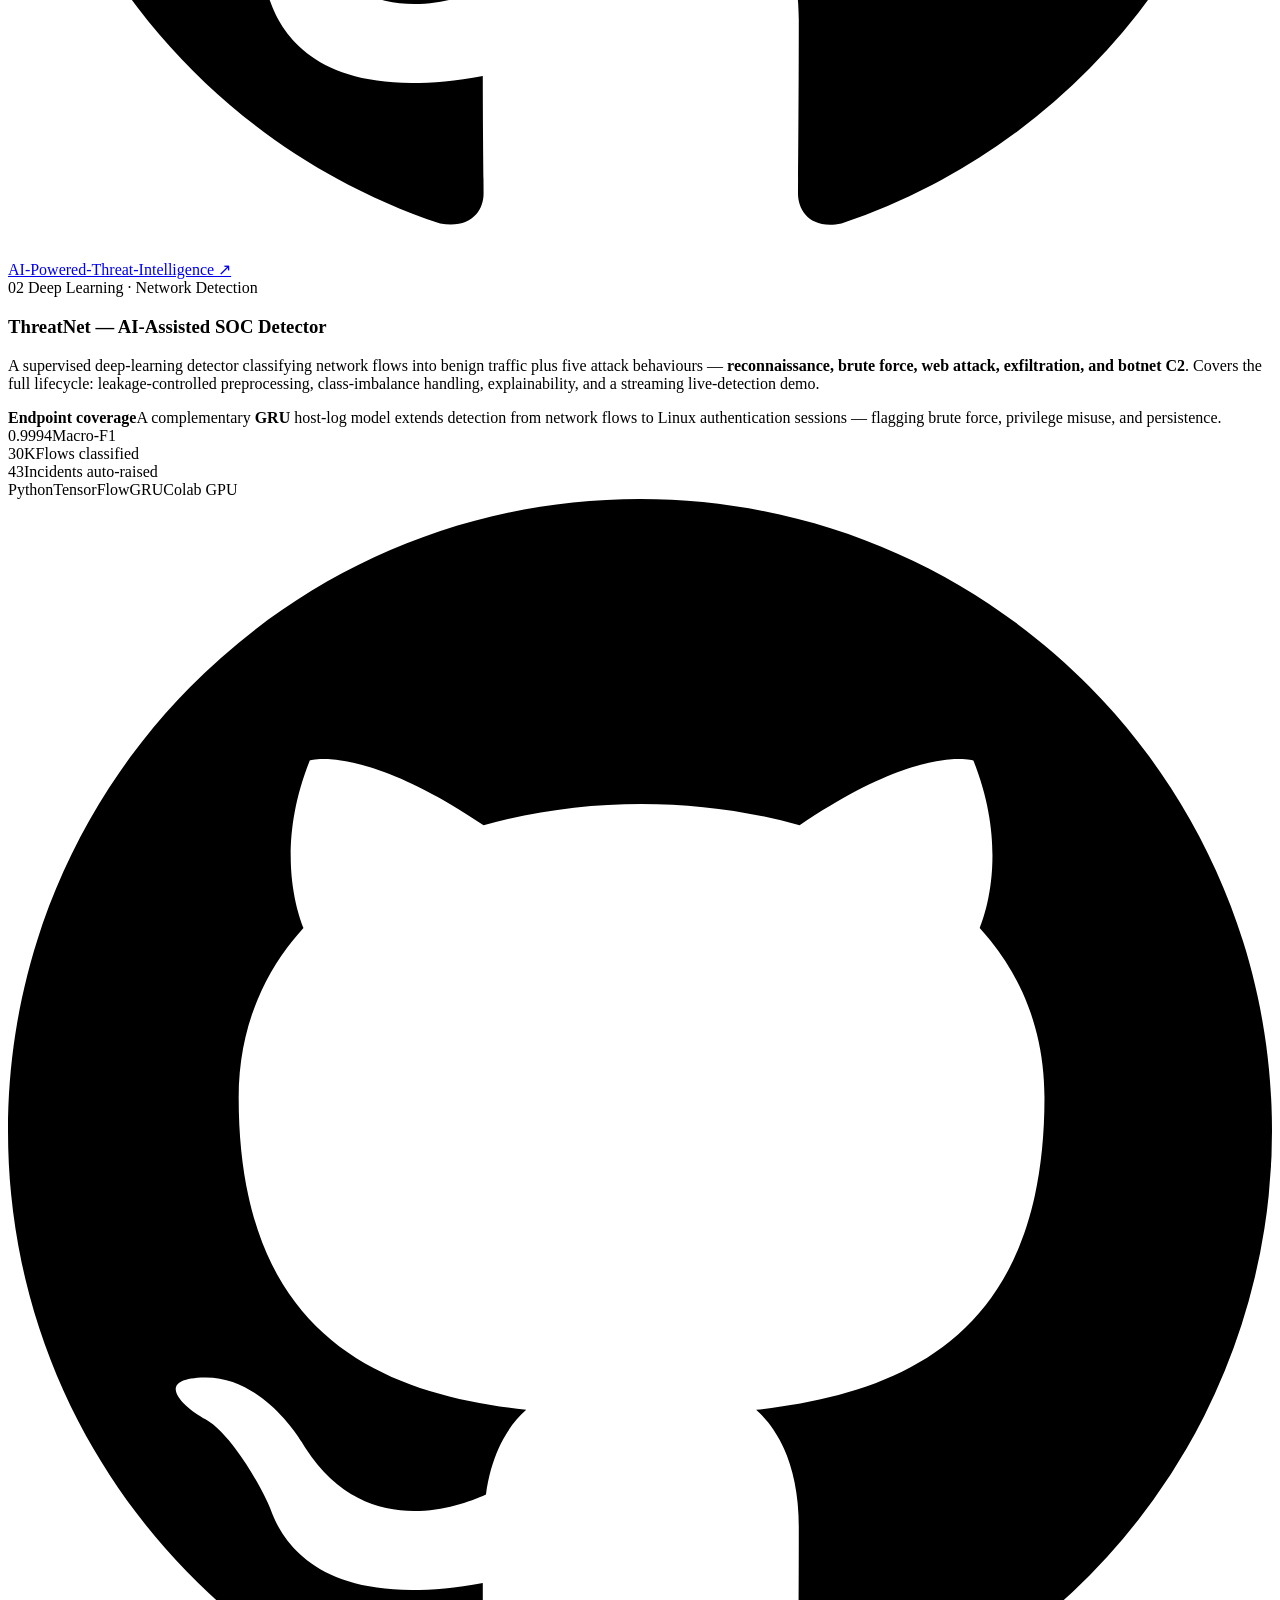
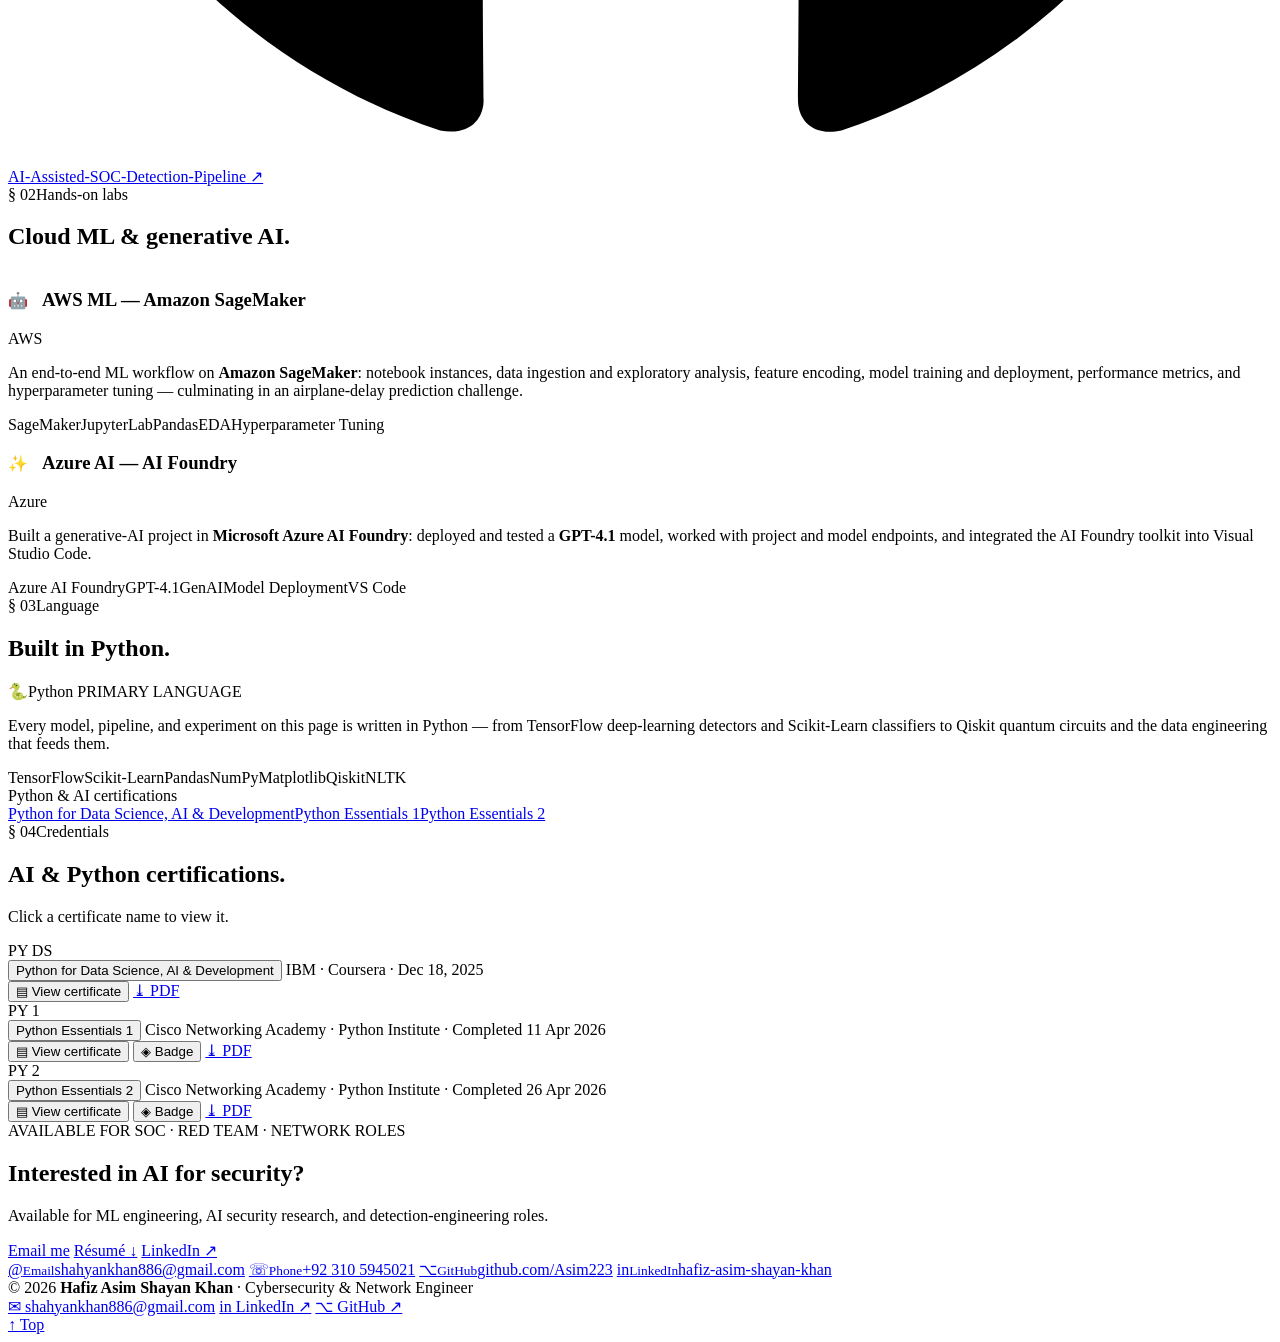
==== commit bb476346: "Add files via upload" ====
--- a/ai-ml.html
+++ b/ai-ml.html
@@ -10,399 +10,14 @@
 <meta property="og:type" content="profile">
 <meta property="og:title" content="AI &amp; Machine Learning — Hafiz Asim Shayan Khan">
 <meta property="og:description" content="AI-assisted security: threat-intelligence fusion, deep-learning SOC detection, Amazon SageMaker, and Azure AI Foundry — built in Python.">
-<meta property="og:image" content="og-image.jpg">
+<meta property="og:image" content="assets/img/og-image.jpg">
 <meta name="twitter:card" content="summary_large_image">
 <meta name="twitter:title" content="AI &amp; Machine Learning — Hafiz Asim Shayan Khan">
 <meta name="twitter:description" content="AI-assisted security: threat-intelligence fusion, deep-learning SOC detection, Amazon SageMaker, and Azure AI Foundry — built in Python.">
 <link rel="preconnect" href="https://fonts.googleapis.com">
 <link rel="preconnect" href="https://fonts.gstatic.com" crossorigin>
 <link href="https://fonts.googleapis.com/css2?family=Sora:wght@400;500;600;700;800&family=Inter:wght@400;500;600&family=JetBrains+Mono:wght@400;500;700&display=swap" rel="stylesheet">
-<style>
-
-:root{
-  --ink:#070b14; --ink-2:#0a1020; --panel:#0e1628; --panel-2:#121d34;
-  --line:#1c2942; --line-2:#28395c;
-  --text:#e9eefb; --muted:#94a5c5; --faint:#5f7297;
-  --amber:#ffb02e; --amber-deep:#f59a0b;
-  --cyan:#34e5d4; --cyan-deep:#1fc7b7;
-  --red:#ff5d68; --green:#46e08b; --violet:#a889ff; --blue:#7fb0ff;
-  --aws:#ff9900; --azure:#3aa0ff;
-  --maxw:1180px;
-  --ease:cubic-bezier(.2,.7,.2,1);
-}
-*{box-sizing:border-box}
-html{scroll-behavior:smooth}
-body{
-  margin:0; background:var(--ink); color:var(--text);
-  font-family:"Inter",system-ui,sans-serif; font-size:16px; line-height:1.6;
-  -webkit-font-smoothing:antialiased; overflow-x:hidden;
-}
-body::before{
-  content:""; position:fixed; top:0;right:0;bottom:0;left:0; z-index:0; pointer-events:none;
-  background:
-    radial-gradient(900px 520px at 78% -6%, rgba(255,176,46,.10), transparent 60%),
-    radial-gradient(760px 620px at 6% 12%, rgba(52,229,212,.07), transparent 60%),
-    linear-gradient(transparent 0, transparent calc(100% - 1px), rgba(40,57,92,.16) 100%) 0 0/100% 46px,
-    linear-gradient(90deg, transparent 0, transparent calc(100% - 1px), rgba(40,57,92,.16) 100%) 0 0/46px 100%;
-  mask:linear-gradient(180deg,#000 0,#000 70%,transparent 100%);
-}
-a{color:inherit;text-decoration:none}
-img{max-width:100%;display:block}
-h1,h2,h3,h4{font-family:"Sora",sans-serif;font-weight:700;line-height:1.08;margin:0;letter-spacing:-.02em}
-.mono{font-family:"JetBrains Mono",monospace}
-.wrap{max-width:var(--maxw);margin:0 auto;padding:0 26px;position:relative;z-index:1}
-.skip{position:absolute;left:-999px;top:0;background:var(--amber);color:#1a1103;padding:10px 16px;border-radius:8px;font-family:"JetBrains Mono";font-size:13px;z-index:200}
-.skip:focus{left:12px;top:12px}
-
-.eyebrow{font-family:"JetBrains Mono",monospace;font-size:12px;letter-spacing:.28em;text-transform:uppercase;color:var(--cyan);display:inline-flex;align-items:center;gap:10px}
-.eyebrow::before{content:"";width:26px;height:1px;background:linear-gradient(90deg,var(--cyan),transparent)}
-.sec-no{font-family:"JetBrains Mono",monospace;color:var(--amber);font-size:12px;letter-spacing:.24em}
-
-/* nav */
-header.nav{position:fixed;top:0;left:0;right:0;z-index:50;transition:background .4s var(--ease),border-color .4s var(--ease);border-bottom:1px solid transparent}
-header.nav.scrolled{background:rgba(7,11,20,.82);backdrop-filter:blur(14px) saturate(140%);border-bottom:1px solid var(--line)}
-.nav-inner{display:flex;align-items:center;justify-content:space-between;height:68px;gap:18px}
-.brand{display:flex;align-items:center;gap:11px;font-family:"Sora";font-weight:700;flex:none}
-.brand .mark{width:34px;height:34px;border:1.5px solid var(--amber);border-radius:9px;display:grid;place-items:center;font-family:"JetBrains Mono";font-weight:700;font-size:15px;color:var(--amber);box-shadow:0 0 22px rgba(255,176,46,.18) inset,0 0 14px rgba(255,176,46,.12)}
-.brand .who{font-size:15px;white-space:nowrap}
-.brand .who small{display:block;font-family:"JetBrains Mono";font-weight:400;font-size:9.5px;letter-spacing:.2em;color:var(--faint);text-transform:uppercase}
-.nav-links{display:flex;align-items:center;gap:2px}
-.nav-links a{font-family:"JetBrains Mono";font-size:12px;letter-spacing:.04em;color:var(--muted);padding:9px 10px;border-radius:8px;transition:color .2s,background .2s;position:relative;white-space:nowrap}
-.nav-links a:hover{color:var(--text)}
-.nav-links a.active{color:var(--amber)}
-.nav-links a.active::after{content:"";position:absolute;left:10px;right:10px;bottom:3px;height:1.5px;background:var(--amber);border-radius:2px}
-.btn{font-family:"JetBrains Mono";font-size:12.5px;font-weight:500;letter-spacing:.05em;display:inline-flex;align-items:center;gap:9px;padding:11px 16px;border-radius:9px;cursor:pointer;border:1px solid var(--line-2);color:var(--text);background:transparent;transition:all .22s var(--ease)}
-.btn:hover{border-color:var(--amber);color:var(--amber);transform:translateY(-1px)}
-.btn.solid{background:var(--amber);color:#1a1103;border-color:var(--amber);font-weight:700}
-.btn.solid:hover{background:#ffbe4d;box-shadow:0 10px 30px -10px rgba(255,176,46,.5);color:#1a1103}
-.btn.cyan:hover{border-color:var(--cyan);color:var(--cyan)}
-.nav-cta{display:flex;align-items:center;gap:11px;flex:none}
-.burger{display:none;flex-direction:column;gap:5px;background:none;border:0;cursor:pointer;padding:8px}
-.burger span{width:24px;height:2px;background:var(--text);border-radius:2px;transition:.3s}
-
-/* sections */
-main{position:relative;z-index:1}
-section{padding:94px 0;position:relative}
-.sec-head{display:flex;flex-direction:column;gap:14px;margin-bottom:44px;max-width:760px}
-.sec-head h2{font-size:clamp(28px,4.4vw,42px)}
-.sec-head p{color:var(--muted);margin:0;font-size:16.5px}
-.sec-tag{display:flex;align-items:center;gap:14px;flex-wrap:wrap}
-
-/* hero */
-.hero{padding-top:150px;padding-bottom:66px;min-height:100vh;display:flex;align-items:center}
-.hero-grid{display:grid;grid-template-columns:1.25fr .9fr;gap:56px;align-items:center;width:100%}
-.hero-kicker{margin-bottom:22px}
-.hero h1{font-size:clamp(40px,7vw,78px);font-weight:800;margin:0 0 8px}
-.hero h1 .lock{color:var(--amber)}
-.role-line{font-family:"JetBrains Mono";font-size:clamp(12.5px,1.7vw,15.5px);letter-spacing:.05em;color:var(--cyan);margin:2px 0 24px;display:flex;flex-wrap:wrap;gap:6px 12px}
-.role-line .dot{color:var(--faint)}
-.hero-lede{font-size:clamp(16px,2vw,18px);color:#c3cee2;max-width:565px;margin:0 0 30px;line-height:1.66}
-.hero-lede b{color:var(--text);font-weight:600}
-.hero-cta{display:flex;flex-wrap:wrap;gap:12px;margin-bottom:42px}
-.hero-cta .btn{padding:13px 19px;font-size:13px}
-.stats{display:grid;grid-template-columns:repeat(4,1fr);gap:13px;max-width:575px}
-.stat{border:1px solid var(--line);border-radius:12px;padding:16px 13px;background:linear-gradient(180deg,rgba(18,29,52,.5),rgba(14,22,40,.2))}
-.stat .n{font-family:"Sora";font-weight:700;font-size:clamp(21px,3vw,29px);color:var(--amber);line-height:1}
-.stat .l{font-family:"JetBrains Mono";font-size:10px;letter-spacing:.1em;text-transform:uppercase;color:var(--faint);margin-top:9px}
-
-.portrait-col{display:flex;justify-content:center}
-.portrait-wrap{position:relative;width:320px;height:320px;width:clamp(250px,32vw,352px);height:clamp(250px,32vw,352px);aspect-ratio:1}
-.portrait-glow{position:absolute;top:-14%;right:-14%;bottom:-14%;left:-14%;border-radius:50%;background:radial-gradient(circle at 50% 42%,rgba(255,176,46,.28),transparent 62%);filter:blur(8px)}
-.sweep{position:absolute;top:-3%;right:-3%;bottom:-3%;left:-3%;border-radius:50%;overflow:hidden;opacity:.5;mix-blend-mode:screen}
-.sweep::before{content:"";position:absolute;top:-30%;right:-30%;bottom:-30%;left:-30%;background:conic-gradient(from 0deg,transparent 0deg,rgba(52,229,212,0) 300deg,rgba(52,229,212,.55) 350deg,rgba(255,176,46,.6) 360deg);animation:spin 7s linear infinite}
-.reticle{position:absolute;top:-9%;right:-9%;bottom:-9%;left:-9%;border-radius:50%;border:1.4px dashed rgba(52,229,212,.34);animation:spin 26s linear infinite}
-.reticle-2{position:absolute;top:-2.5%;right:-2.5%;bottom:-2.5%;left:-2.5%;border-radius:50%;border:1.2px dashed rgba(255,176,46,.42);animation:spin 34s linear infinite reverse}
-.reticle .tick{position:absolute;width:2px;height:9px;background:var(--cyan);left:50%;top:-5px;transform:translateX(-50%);border-radius:2px;box-shadow:0 0 8px var(--cyan)}
-.brackets i{position:absolute;width:26px;height:26px;border:2px solid var(--amber);opacity:.85}
-.brackets i.tl{top:-4%;left:-4%;border-right:0;border-bottom:0}
-.brackets i.tr{top:-4%;right:-4%;border-left:0;border-bottom:0}
-.brackets i.bl{bottom:-4%;left:-4%;border-right:0;border-top:0}
-.brackets i.br{bottom:-4%;right:-4%;border-left:0;border-top:0}
-.portrait{position:absolute;top:5%;right:5%;bottom:5%;left:5%;border-radius:50%;border:1px solid rgba(255,176,46,.35);overflow:hidden;box-shadow:0 30px 70px -25px rgba(0,0,0,.8),inset 0 0 60px rgba(7,11,20,.5)}
-.portrait img{width:100%;height:100%;object-fit:cover;filter:saturate(1.03) contrast(1.02)}
-.p-chip{position:absolute;bottom:2%;left:50%;transform:translateX(-50%);font-family:"JetBrains Mono";font-size:11px;letter-spacing:.1em;white-space:nowrap;background:rgba(7,11,20,.9);border:1px solid var(--line-2);color:var(--green);padding:7px 13px;border-radius:20px;display:flex;align-items:center;gap:8px;backdrop-filter:blur(6px);box-shadow:0 10px 26px -12px rgba(0,0,0,.7)}
-.p-chip .live{width:7px;height:7px;border-radius:50%;background:var(--green);animation:pulse 2s infinite}
-@keyframes spin{to{transform:rotate(360deg)}}
-@keyframes pulse{0%{box-shadow:0 0 0 0 rgba(70,224,139,.55)}70%{box-shadow:0 0 0 8px rgba(70,224,139,0)}100%{box-shadow:0 0 0 0 rgba(70,224,139,0)}}
-
-/* about */
-.about-grid{display:grid;grid-template-columns:1.35fr .95fr;gap:44px;align-items:start}
-.about-body p{color:#c3cee2;font-size:16.5px;margin:0 0 18px;line-height:1.7}
-.about-body p b{color:var(--text);font-weight:600}
-.about-body .hl{color:var(--amber);font-weight:600}
-.dossier{border:1px solid var(--line);border-radius:16px;background:linear-gradient(180deg,var(--panel),rgba(14,22,40,.4));overflow:hidden}
-.dossier .dh{display:flex;align-items:center;justify-content:space-between;padding:14px 18px;border-bottom:1px solid var(--line);background:rgba(18,29,52,.4)}
-.dossier .dh span{font-family:"JetBrains Mono";font-size:11px;letter-spacing:.16em;color:var(--muted);text-transform:uppercase}
-.dossier .dh .tlp{color:var(--green);border:1px solid rgba(70,224,139,.35);padding:3px 9px;border-radius:6px;font-size:10px}
-.drow{display:flex;justify-content:space-between;gap:16px;padding:13px 18px;border-bottom:1px dashed var(--line);font-size:13.5px}
-.drow:last-child{border-bottom:0}
-.drow .k{font-family:"JetBrains Mono";font-size:11px;letter-spacing:.1em;color:var(--faint);text-transform:uppercase;white-space:nowrap;padding-top:2px}
-.drow .v{text-align:right;color:var(--text);font-weight:500}
-.drow .v small{display:block;color:var(--muted);font-weight:400;font-size:12px}
-
-/* experience */
-.timeline{position:relative;margin-top:8px}
-.timeline::before{content:"";position:absolute;left:14px;top:8px;bottom:8px;width:2px;background:linear-gradient(180deg,var(--amber),var(--cyan) 60%,transparent)}
-.job{position:relative;padding:0 0 44px 54px}
-.job:last-child{padding-bottom:0}
-.job .node{position:absolute;left:6px;top:4px;width:18px;height:18px;border-radius:50%;background:var(--ink);border:2px solid var(--amber);box-shadow:0 0 0 4px rgba(255,176,46,.12)}
-.job.blue .node{border-color:var(--cyan);box-shadow:0 0 0 4px rgba(52,229,212,.12)}
-.job-card{border:1px solid var(--line);border-radius:14px;padding:24px 24px 20px;background:var(--panel);transition:border-color .25s,transform .25s}
-.job-card:hover{border-color:var(--line-2);transform:translateX(3px)}
-.job-top{display:flex;flex-wrap:wrap;justify-content:space-between;gap:8px 20px;align-items:baseline;margin-bottom:4px}
-.job-top h3{font-size:20px}
-.job .org{color:var(--amber);font-weight:600}
-.job.blue .org{color:var(--cyan)}
-.job .when{font-family:"JetBrains Mono";font-size:12px;letter-spacing:.06em;color:var(--faint);white-space:nowrap}
-.job .kind{font-family:"JetBrains Mono";font-size:11px;letter-spacing:.14em;text-transform:uppercase;color:var(--muted);margin-bottom:16px;display:inline-block}
-.job ul{margin:0;padding:0;list-style:none;display:flex;flex-direction:column;gap:11px}
-.job li{position:relative;padding-left:22px;color:#c1cce0;font-size:14.5px;line-height:1.6}
-.job li::before{content:"▸";position:absolute;left:0;top:0;color:var(--amber);font-size:12px}
-.job.blue li::before{color:var(--cyan)}
-.job li b{color:var(--text);font-weight:600}
-
-/* project + lab cards shared */
-.chips{display:flex;flex-wrap:wrap;gap:7px}
-.chip{font-family:"JetBrains Mono";font-size:11px;color:var(--muted);border:1px solid var(--line);border-radius:6px;padding:5px 9px;background:rgba(18,29,52,.4)}
-.chip:hover{border-color:var(--cyan);color:var(--cyan)}
-.feat-grid{display:grid;grid-template-columns:1fr 1fr;gap:22px;margin-bottom:22px}
-.pcard{border:1px solid var(--line);border-radius:16px;background:var(--panel);padding:26px;position:relative;overflow:hidden;transition:border-color .28s var(--ease),transform .28s var(--ease),box-shadow .28s}
-.pcard::after{content:"";position:absolute;top:0;right:0;bottom:0;left:0;pointer-events:none;background:radial-gradient(420px 200px at 100% 0,rgba(255,176,46,.07),transparent 60%);opacity:0;transition:opacity .3s}
-.pcard:hover{border-color:var(--amber);transform:translateY(-4px);box-shadow:0 24px 50px -28px rgba(0,0,0,.8)}
-.pcard:hover::after{opacity:1}
-.pcard.feat{border-color:var(--line-2)}
-.ptag{font-family:"JetBrains Mono";font-size:10.5px;letter-spacing:.14em;text-transform:uppercase;color:var(--cyan);margin-bottom:14px;display:inline-flex;align-items:center;gap:8px}
-.ptag .idx{color:var(--faint)}
-.pcard h3{font-size:22px;margin-bottom:12px}
-.pcard.feat h3{font-size:25px}
-.pdesc{color:#b7c3da;font-size:14.5px;line-height:1.62;margin:0 0 16px}
-.pfind{border-left:2px solid var(--amber);padding:11px 0 11px 15px;margin:0 0 18px;background:linear-gradient(90deg,rgba(255,176,46,.06),transparent);border-radius:0 8px 8px 0;font-size:13.5px;color:#cdd7ea}
-.pfind b{color:var(--amber);font-family:"JetBrains Mono";font-size:11px;letter-spacing:.1em;text-transform:uppercase;display:block;margin-bottom:5px}
-.pmetric{display:flex;flex-wrap:wrap;gap:8px 18px;margin:0 0 18px;padding:14px 16px;border:1px dashed var(--line-2);border-radius:10px;background:rgba(10,16,32,.5)}
-.pmetric div{display:flex;flex-direction:column}
-.pmetric .mn{font-family:"Sora";font-weight:700;color:var(--amber);font-size:18px;line-height:1}
-.pmetric .ml{font-family:"JetBrains Mono";font-size:9.5px;letter-spacing:.1em;text-transform:uppercase;color:var(--faint);margin-top:5px}
-.grid-3{display:grid;grid-template-columns:repeat(3,1fr);gap:22px}
-
-/* labs */
-.lab-grid{display:grid;grid-template-columns:1fr 1fr;gap:22px}
-.labcard{border:1px solid var(--line);border-radius:16px;background:var(--panel);padding:26px;position:relative;overflow:hidden;transition:border-color .28s,transform .28s,box-shadow .28s}
-.labcard:hover{border-color:var(--line-2);transform:translateY(-3px);box-shadow:0 22px 46px -28px rgba(0,0,0,.8)}
-.lab-top{display:flex;align-items:center;justify-content:space-between;gap:14px;margin-bottom:16px}
-.lab-top h3{font-size:20px}
-.lab-ico{width:44px;height:44px;flex:none;border-radius:11px;display:grid;place-items:center;font-size:20px;border:1px solid var(--line-2);background:rgba(18,29,52,.5)}
-.provider{font-family:"JetBrains Mono";font-size:10px;font-weight:700;letter-spacing:.14em;text-transform:uppercase;padding:5px 10px;border-radius:20px;white-space:nowrap}
-.provider.aws{color:var(--aws);border:1px solid rgba(255,153,0,.4);background:rgba(255,153,0,.07)}
-.provider.azure{color:var(--azure);border:1px solid rgba(58,160,255,.4);background:rgba(58,160,255,.07)}
-.labcard p{color:#b7c3da;font-size:14.5px;line-height:1.62;margin:0 0 16px}
-.labcard.aws .lab-ico{color:var(--aws);border-color:rgba(255,153,0,.4)}
-.labcard.azure .lab-ico{color:var(--azure);border-color:rgba(58,160,255,.4)}
-
-/* skills */
-.skill-grid{display:grid;grid-template-columns:repeat(3,1fr);gap:20px}
-.skillcard{border:1px solid var(--line);border-radius:14px;padding:22px;background:var(--panel);transition:border-color .25s}
-.skillcard:hover{border-color:var(--line-2)}
-.skillcard .sh{display:flex;align-items:center;gap:12px;margin-bottom:16px}
-.skillcard .sh .ico{width:38px;height:38px;border-radius:10px;display:grid;place-items:center;font-size:17px;border:1px solid var(--line-2);background:rgba(18,29,52,.5)}
-.skillcard.a .sh .ico{color:var(--red);border-color:rgba(255,93,104,.4)}
-.skillcard.d .sh .ico{color:var(--green);border-color:rgba(70,224,139,.4)}
-.skillcard.n .sh .ico{color:var(--cyan);border-color:rgba(52,229,212,.4)}
-.skillcard.c .sh .ico{color:var(--amber);border-color:rgba(255,176,46,.4)}
-.skillcard.m .sh .ico{color:var(--violet);border-color:rgba(168,137,255,.4)}
-.skillcard.s .sh .ico{color:var(--blue);border-color:rgba(127,176,255,.4)}
-.skillcard .sh h3{font-size:15.5px}
-.skillcard .sh small{font-family:"JetBrains Mono";font-size:10px;letter-spacing:.12em;text-transform:uppercase;color:var(--faint);display:block;margin-top:2px}
-
-/* leadership */
-.lead-grid{display:grid;grid-template-columns:1fr 1fr;gap:22px;margin-bottom:34px}
-.leadcard{border:1px solid var(--line);border-radius:16px;background:var(--panel);padding:26px;position:relative;overflow:hidden;transition:border-color .25s,transform .25s}
-.leadcard:hover{border-color:var(--amber);transform:translateY(-3px)}
-.lead-top{display:flex;align-items:center;gap:16px;margin-bottom:14px}
-.lead-ico{width:50px;height:50px;flex:none;border-radius:13px;display:grid;place-items:center;font-size:23px;color:var(--amber);border:1px solid rgba(255,176,46,.4);background:rgba(255,176,46,.06)}
-.leadcard.cy .lead-ico{color:var(--cyan);border-color:rgba(52,229,212,.4);background:rgba(52,229,212,.06)}
-.lead-top h3{font-size:19px}
-.lead-top .sub{font-family:"JetBrains Mono";font-size:11.5px;letter-spacing:.05em;color:var(--muted);margin-top:3px;display:flex;align-items:center;gap:8px;flex-wrap:wrap}
-.lead-top .now{color:var(--green);border:1px solid rgba(70,224,139,.35);border-radius:20px;padding:2px 8px;font-size:9.5px;letter-spacing:.12em}
-.leadcard p{color:#bcc7dd;font-size:14.5px;line-height:1.62;margin:0}
-.soft-wrap{border:1px solid var(--line);border-radius:16px;background:linear-gradient(180deg,var(--panel),rgba(14,22,40,.35));padding:26px 28px}
-.soft-wrap .st{font-family:"JetBrains Mono";font-size:11px;letter-spacing:.16em;text-transform:uppercase;color:var(--cyan);margin-bottom:18px;display:flex;align-items:center;gap:10px}
-.soft-wrap .st::before{content:"";width:22px;height:1px;background:var(--cyan)}
-.softskills{display:flex;flex-wrap:wrap;gap:10px}
-.soft{font-family:"Inter";font-size:13.5px;color:var(--text);border:1px solid var(--line-2);border-radius:30px;padding:9px 16px;background:rgba(18,29,52,.4);display:inline-flex;align-items:center;gap:9px;transition:border-color .2s,transform .2s}
-.soft:hover{border-color:var(--amber);transform:translateY(-2px)}
-.soft .d{width:6px;height:6px;border-radius:50%;background:var(--amber)}
-
-/* certs */
-.cert-grid{display:grid;grid-template-columns:repeat(2,1fr);gap:14px}
-.cert{display:flex;align-items:center;gap:16px;border:1px solid var(--line);border-radius:12px;padding:16px 18px;background:var(--panel);transition:border-color .22s,transform .22s}
-.cert:hover{border-color:var(--amber);transform:translateY(-2px)}
-.cert .badge{width:44px;height:44px;flex:none;border-radius:10px;display:grid;place-items:center;font-family:"JetBrains Mono";font-weight:700;font-size:13px;color:var(--amber);border:1px solid rgba(255,176,46,.35);background:rgba(255,176,46,.06)}
-.cert .ct{min-width:0}
-.cert .ct h4{font-size:14.5px;font-family:"Sora";font-weight:600;line-height:1.25;margin-bottom:3px}
-.cert .ct span{font-family:"JetBrains Mono";font-size:11px;letter-spacing:.05em;color:var(--faint)}
-
-/* contact */
-#contact{padding-bottom:70px}
-.contact-box{border:1px solid var(--line-2);border-radius:20px;overflow:hidden;background:linear-gradient(160deg,var(--panel-2),rgba(10,16,32,.6));position:relative}
-.contact-box::before{content:"";position:absolute;top:0;right:0;bottom:0;left:0;pointer-events:none;background:radial-gradient(600px 300px at 90% -20%,rgba(255,176,46,.12),transparent 55%)}
-.contact-inner{position:relative;padding:52px clamp(26px,5vw,60px);display:grid;grid-template-columns:1.1fr 1fr;gap:44px;align-items:center}
-.contact-inner h2{font-size:clamp(26px,3.6vw,38px);margin-bottom:16px}
-.contact-inner p{color:#c3cee2;margin:0 0 26px;font-size:16px;max-width:420px}
-.avail{display:inline-flex;align-items:center;gap:9px;font-family:"JetBrains Mono";font-size:12px;letter-spacing:.1em;color:var(--green);border:1px solid rgba(70,224,139,.35);border-radius:20px;padding:7px 14px;margin-bottom:22px}
-.avail .live{width:7px;height:7px;border-radius:50%;background:var(--green);animation:pulse 2s infinite}
-.clist{display:flex;flex-direction:column;gap:12px}
-.crow{display:flex;align-items:center;gap:16px;border:1px solid var(--line);border-radius:12px;padding:15px 18px;background:rgba(7,11,20,.4);transition:border-color .22s,transform .22s}
-.crow:hover{border-color:var(--cyan);transform:translateX(3px)}
-.crow .ci{width:40px;height:40px;flex:none;border-radius:10px;display:grid;place-items:center;border:1px solid var(--line-2);color:var(--cyan);background:rgba(18,29,52,.5);font-family:"JetBrains Mono";font-weight:700;font-size:14px}
-.crow .cv small{font-family:"JetBrains Mono";font-size:10px;letter-spacing:.14em;text-transform:uppercase;color:var(--faint);display:block}
-.crow .cv span{font-size:14.5px;color:var(--text);font-weight:500;word-break:break-all}
-
-footer{border-top:1px solid var(--line);padding:34px 0;margin-top:20px;position:relative;z-index:1}
-.foot-inner{display:flex;flex-wrap:wrap;justify-content:space-between;gap:16px;align-items:center}
-.foot-inner .fb{font-family:"JetBrains Mono";font-size:12px;color:var(--faint);letter-spacing:.04em}
-.foot-inner .fb b{color:var(--muted);font-weight:500}
-.top-link{font-family:"JetBrains Mono";font-size:12px;color:var(--muted);border:1px solid var(--line);border-radius:8px;padding:9px 14px;transition:.2s}
-.top-link:hover{border-color:var(--amber);color:var(--amber)}
-
-.reveal{opacity:0;transform:translateY(22px);transition:opacity .7s var(--ease),transform .7s var(--ease)}
-.reveal.in{opacity:1;transform:none}
-
-@media (max-width:1080px){
-  .nav-links{display:none}
-  .burger{display:flex}
-  .nav-links.open{display:flex;position:absolute;top:68px;left:0;right:0;flex-direction:column;gap:2px;background:rgba(7,11,20,.97);backdrop-filter:blur(14px);border-bottom:1px solid var(--line);padding:14px 22px}
-  .nav-links.open a{padding:12px 10px;font-size:14px}
-}
-@media (max-width:960px){
-  .hero-grid{grid-template-columns:1fr;gap:40px}
-  .portrait-col{order:-1}
-  .about-grid{grid-template-columns:1fr;gap:30px}
-  .feat-grid,.lab-grid,.lead-grid{grid-template-columns:1fr}
-  .grid-3{grid-template-columns:1fr 1fr}
-  .skill-grid{grid-template-columns:1fr 1fr}
-  .contact-inner{grid-template-columns:1fr;gap:30px}
-}
-@media (max-width:720px){
-  .nav-cta .btn:not(.solid){display:none}
-  section{padding:70px 0}
-  .hero{padding-top:118px}
-  .stats{grid-template-columns:1fr 1fr}
-  .grid-3,.skill-grid,.cert-grid{grid-template-columns:1fr}
-  .job{padding-left:44px}
-}
-@media (prefers-reduced-motion:reduce){
-  *{animation:none!important;scroll-behavior:auto!important}
-  .reveal{opacity:1;transform:none;transition:none}
-}
-:focus-visible{outline:2px solid var(--amber);outline-offset:3px;border-radius:4px}
-
-
-/* ===== multi-page additions ===== */
-.page-hero{padding:132px 0 42px;border-bottom:1px solid var(--line);position:relative;overflow:hidden}
-.page-hero .crumb{font-family:"JetBrains Mono";font-size:12px;letter-spacing:.18em;text-transform:uppercase;color:var(--faint);margin-bottom:16px;display:flex;gap:10px;align-items:center;flex-wrap:wrap}
-.page-hero .crumb a{color:var(--muted)} .page-hero .crumb a:hover{color:var(--amber)}
-.page-hero h1{font-size:clamp(32px,6vw,58px);font-weight:800;margin:0 0 16px}
-.page-hero h1 .ac{color:var(--amber)}
-.page-hero .lead{color:#c3cee2;font-size:clamp(15px,2vw,18px);max-width:660px;margin:0}
-.page-hero .ph-ico{position:absolute;right:2%;top:60px;font-size:clamp(90px,14vw,190px);opacity:.06;pointer-events:none;line-height:1}
-.pill-row{display:flex;flex-wrap:wrap;gap:10px;margin-top:22px}
-.pill{font-family:"JetBrains Mono";font-size:11px;letter-spacing:.06em;color:var(--muted);border:1px solid var(--line-2);border-radius:20px;padding:7px 13px;background:rgba(18,29,52,.4)}
-
-.domain-grid{display:grid;grid-template-columns:repeat(3,1fr);gap:20px}
-.domain-card{display:flex;flex-direction:column;border:1px solid var(--line);border-radius:16px;background:var(--panel);padding:26px;transition:border-color .25s,transform .25s,box-shadow .25s;position:relative;overflow:hidden}
-.domain-card::after{content:"";position:absolute;top:0;right:0;bottom:0;left:0;pointer-events:none;background:radial-gradient(420px 200px at 100% 0,rgba(255,176,46,.06),transparent 60%);opacity:0;transition:opacity .3s}
-.domain-card:hover{border-color:var(--amber);transform:translateY(-4px);box-shadow:0 24px 50px -30px rgba(0,0,0,.8)}
-.domain-card:hover::after{opacity:1}
-.domain-card .dc-ico{width:52px;height:52px;border-radius:13px;display:grid;place-items:center;font-size:24px;border:1px solid var(--line-2);background:rgba(18,29,52,.5);margin-bottom:16px}
-.domain-card h3{font-size:19px;margin-bottom:8px}
-.domain-card p{color:var(--muted);font-size:14px;margin:0 0 14px;line-height:1.55;flex:1}
-.domain-card .dc-tags{font-family:"JetBrains Mono";font-size:10.5px;color:var(--faint);margin-bottom:14px;line-height:1.7}
-.domain-card .go{font-family:"JetBrains Mono";font-size:12px;letter-spacing:.06em;color:var(--amber)}
-
-.proofs{display:flex;flex-wrap:wrap;gap:10px;margin-top:16px}
-.proof{font-family:"JetBrains Mono";font-size:11.5px;letter-spacing:.03em;display:inline-flex;align-items:center;gap:7px;padding:8px 13px;border-radius:8px;border:1px solid var(--line-2);color:var(--text);transition:all .2s;text-decoration:none}
-.proof:hover{border-color:var(--cyan);color:var(--cyan);transform:translateY(-1px)}
-.proof.git:hover{border-color:var(--amber);color:var(--amber)}
-.proof svg{width:14px;height:14px;fill:currentColor}
-
-.langs{display:grid;grid-template-columns:1.3fr 1fr;gap:22px;align-items:stretch}
-.lang-primary{border:1px solid rgba(255,176,46,.4);border-radius:16px;background:linear-gradient(160deg,rgba(255,176,46,.09),rgba(14,22,40,.4));padding:26px}
-.lp-top{display:flex;align-items:center;justify-content:space-between;gap:12px;margin-bottom:14px;flex-wrap:wrap}
-.lp-name{font-family:"Sora";font-weight:800;font-size:30px;color:var(--amber);display:flex;align-items:center;gap:12px}
-.lp-name .py{font-size:26px}
-.lp-tag{font-family:"JetBrains Mono";font-size:10px;letter-spacing:.14em;color:#1a1103;background:var(--amber);padding:5px 10px;border-radius:20px;font-weight:700}
-.lp-bar{height:8px;border-radius:6px;background:rgba(255,176,46,.15);overflow:hidden;margin-bottom:16px}
-.lp-bar span{display:block;height:100%;width:95%;background:linear-gradient(90deg,var(--amber-deep),var(--amber));border-radius:6px}
-.lang-primary p{color:#cdd7ea;font-size:14px;line-height:1.6;margin:0 0 16px}
-.lang-others{border:1px solid var(--line);border-radius:16px;background:var(--panel);padding:26px;display:flex;flex-direction:column;gap:14px}
-.lang-others .lo-t{font-family:"JetBrains Mono";font-size:11px;letter-spacing:.14em;text-transform:uppercase;color:var(--faint)}
-.lang-list{display:flex;flex-wrap:wrap;gap:10px}
-.lang{font-family:"JetBrains Mono";font-size:13px;color:var(--muted);border:1px solid var(--line-2);border-radius:8px;padding:9px 14px;background:rgba(18,29,52,.4)}
-
-.cert-group{margin-bottom:34px}
-.cert-group .cg-h{display:flex;align-items:center;gap:12px;margin-bottom:16px;font-family:"JetBrains Mono";font-size:12px;letter-spacing:.14em;text-transform:uppercase;color:var(--cyan)}
-.cert-group .cg-h::before{content:"";width:22px;height:1px;background:var(--cyan)}
-.cert-list{display:grid;grid-template-columns:1fr 1fr;gap:14px}
-.certc{display:flex;gap:16px;border:1px solid var(--line);border-radius:12px;padding:16px 18px;background:var(--panel);transition:border-color .22s,transform .22s}
-.certc:hover{border-color:var(--amber);transform:translateY(-2px)}
-.certc .cc-ico{width:46px;height:46px;flex:none;border-radius:10px;display:grid;place-items:center;font-family:"JetBrains Mono";font-weight:700;font-size:11px;color:var(--amber);border:1px solid rgba(255,176,46,.35);background:rgba(255,176,46,.06);text-align:center;line-height:1.05}
-.certc .cc-body{min-width:0;flex:1}
-.cc-name{font-family:"Sora";font-weight:600;font-size:14.5px;line-height:1.25;margin:0 0 4px;color:var(--text);cursor:pointer;background:none;border:0;text-align:left;padding:0;display:inline-flex;align-items:center;gap:8px}
-.cc-name:hover{color:var(--amber)}
-.cc-name::before{content:"⤢";font-size:12px;color:var(--faint)}
-.cc-meta{font-family:"JetBrains Mono";font-size:10.5px;letter-spacing:.02em;color:var(--faint);display:block;margin-bottom:10px}
-.cc-links{display:flex;flex-wrap:wrap;gap:8px}
-.mini{font-family:"JetBrains Mono";font-size:10.5px;letter-spacing:.02em;display:inline-flex;align-items:center;gap:6px;padding:6px 11px;border-radius:7px;border:1px solid var(--line-2);color:var(--muted);cursor:pointer;background:transparent;transition:all .2s;text-decoration:none}
-.mini:hover{border-color:var(--amber);color:var(--amber)}
-.mini.badge:hover{border-color:var(--cyan);color:var(--cyan)}
-
-.lb{position:fixed;top:0;right:0;bottom:0;left:0;z-index:200;background:rgba(4,7,14,.86);-webkit-backdrop-filter:blur(8px);backdrop-filter:blur(8px);display:flex;align-items:center;justify-content:center;padding:24px}
-.lb[hidden]{display:none}
-.lb-in{position:relative;max-width:980px;width:100%;max-height:92vh;display:flex;flex-direction:column;background:var(--panel);border:1px solid var(--line-2);border-radius:16px;overflow:hidden;box-shadow:0 40px 100px -30px #000}
-.lb-imgwrap{background:#0a0f1c;display:flex;align-items:center;justify-content:center;overflow:auto;padding:18px;min-height:200px}
-.lb-img{max-width:100%;max-height:74vh;border-radius:6px;object-fit:contain}
-.lb-bar{display:flex;align-items:center;justify-content:space-between;gap:14px;padding:14px 18px;border-top:1px solid var(--line);flex-wrap:wrap}
-.lb-cap{font-family:"Sora";font-weight:600;font-size:15px;flex:1;min-width:160px}
-.lb-tabs{display:flex;gap:8px}
-.lb-tabs button{font-family:"JetBrains Mono";font-size:11px;letter-spacing:.05em;padding:8px 14px;border-radius:8px;border:1px solid var(--line-2);background:transparent;color:var(--muted);cursor:pointer;transition:all .2s}
-.lb-tabs button.on{background:var(--amber);color:#1a1103;border-color:var(--amber);font-weight:700}
-.lb-tabs button[hidden]{display:none}
-.lb-x{position:absolute;top:14px;right:14px;z-index:5;width:40px;height:40px;border-radius:50%;border:1px solid var(--line-2);background:rgba(7,11,20,.85);color:var(--text);font-size:17px;cursor:pointer;transition:all .2s}
-.lb-x:hover{border-color:var(--red);color:var(--red)}
-.lb-open{font-family:"JetBrains Mono";font-size:11px;color:var(--cyan);border:1px solid var(--line-2);padding:8px 12px;border-radius:8px;text-decoration:none;white-space:nowrap}
-.lb-open:hover{border-color:var(--cyan)}
-
-.relcerts{display:flex;flex-wrap:wrap;gap:10px}
-.relcert{font-family:"JetBrains Mono";font-size:12px;color:var(--muted);border:1px solid var(--line);border-radius:8px;padding:9px 14px;background:rgba(18,29,52,.4);display:inline-flex;gap:8px;align-items:center;text-decoration:none;transition:border-color .2s,color .2s}
-.relcert:hover{border-color:var(--cyan);color:var(--cyan)}
-.relcert .rc-d{width:6px;height:6px;border-radius:50%;background:var(--cyan)}
-
-.fyp-grid{display:grid;grid-template-columns:1fr 1fr;gap:20px;margin-top:8px}
-.fyp-block{border:1px solid var(--line);border-radius:14px;background:var(--panel);padding:24px}
-.fyp-block h3{font-size:17px;margin-bottom:12px;display:flex;align-items:center;gap:10px}
-.fyp-block h3 .fn{font-family:"JetBrains Mono";color:var(--amber);font-size:13px}
-.fyp-block p{color:#c1cce0;font-size:14.5px;line-height:1.62;margin:0}
-.fyp-block ul{margin:0;padding:0;list-style:none;display:flex;flex-direction:column;gap:9px}
-.fyp-block li{position:relative;padding-left:20px;color:#c1cce0;font-size:14px;line-height:1.55}
-.fyp-block li::before{content:"▸";position:absolute;left:0;color:var(--amber)}
-.fyp-span{grid-column:1/-1}
-
-.footer-contact{display:flex;flex-wrap:wrap;gap:14px 26px;align-items:center}
-.footer-contact a{font-family:"JetBrains Mono";font-size:12.5px;color:var(--muted);display:inline-flex;align-items:center;gap:8px;transition:color .2s}
-.footer-contact a:hover{color:var(--amber)}
-
-@media (max-width:960px){
-  .domain-grid{grid-template-columns:1fr 1fr}
-  .langs{grid-template-columns:1fr}
-  .cert-list{grid-template-columns:1fr}
-  .fyp-grid{grid-template-columns:1fr}
-}
-@media (max-width:720px){
-  .domain-grid{grid-template-columns:1fr}
-  .page-hero{padding:112px 0 34px}
-}
-
-</style>
+<link rel="stylesheet" href="assets/css/styles.css">
 
 </head>
 <body>
@@ -555,36 +170,39 @@
       <p>Click a certificate name to view it.</p>
     </div>
     <div class="cert-list">
-        <article class="certc reveal" data-cert="[data-uri]" data-title="Python for Data Science, AI &amp; Development">
+        <article class="certc reveal" data-cert="assets/certificates/python-for-data-science-ai-development.jpg" data-title="Python for Data Science, AI &amp; Development">
           <span class="cc-ico" aria-hidden="true">PY DS</span>
           <div class="cc-body">
             <button class="cc-name" type="button">Python for Data Science, AI &amp; Development</button>
-            <span class="cc-meta">IBM · Coursera · Dec 18, 2025</span>
+            <span class="cc-meta">IBM · Coursera &middot; Dec 18, 2025</span>
             <div class="cc-links">
-              <button class="mini view-cert" type="button">▤ View certificate</button>
+              <button class="mini view-cert" type="button">&#9636; View certificate</button>
               
+              <a class="mini pdf" href="assets/certificates-pdf/python-for-data-science-ai-development.pdf" target="_blank" rel="noopener" download>&#10515; PDF</a>
             </div>
           </div>
         </article>
-        <article class="certc reveal" data-cert="[data-uri]" data-badge="[data-uri]" data-title="Python Essentials 1">
+        <article class="certc reveal" data-cert="assets/certificates/python-essentials-1.jpg" data-badge="assets/badges/python-essentials-1.png" data-title="Python Essentials 1">
           <span class="cc-ico" aria-hidden="true">PY 1</span>
           <div class="cc-body">
             <button class="cc-name" type="button">Python Essentials 1</button>
-            <span class="cc-meta">Cisco Networking Academy · Python Institute · Completed 11 Apr 2026</span>
+            <span class="cc-meta">Cisco Networking Academy · Python Institute &middot; Completed 11 Apr 2026</span>
             <div class="cc-links">
-              <button class="mini view-cert" type="button">▤ View certificate</button>
-              <button class="mini badge view-badge" type="button">◈ Badge</button>
+              <button class="mini view-cert" type="button">&#9636; View certificate</button>
+              <button class="mini badge view-badge" type="button">&#9672; Badge</button>
+              <a class="mini pdf" href="assets/certificates-pdf/python-essentials-1.pdf" target="_blank" rel="noopener" download>&#10515; PDF</a>
             </div>
           </div>
         </article>
-        <article class="certc reveal" data-cert="[data-uri]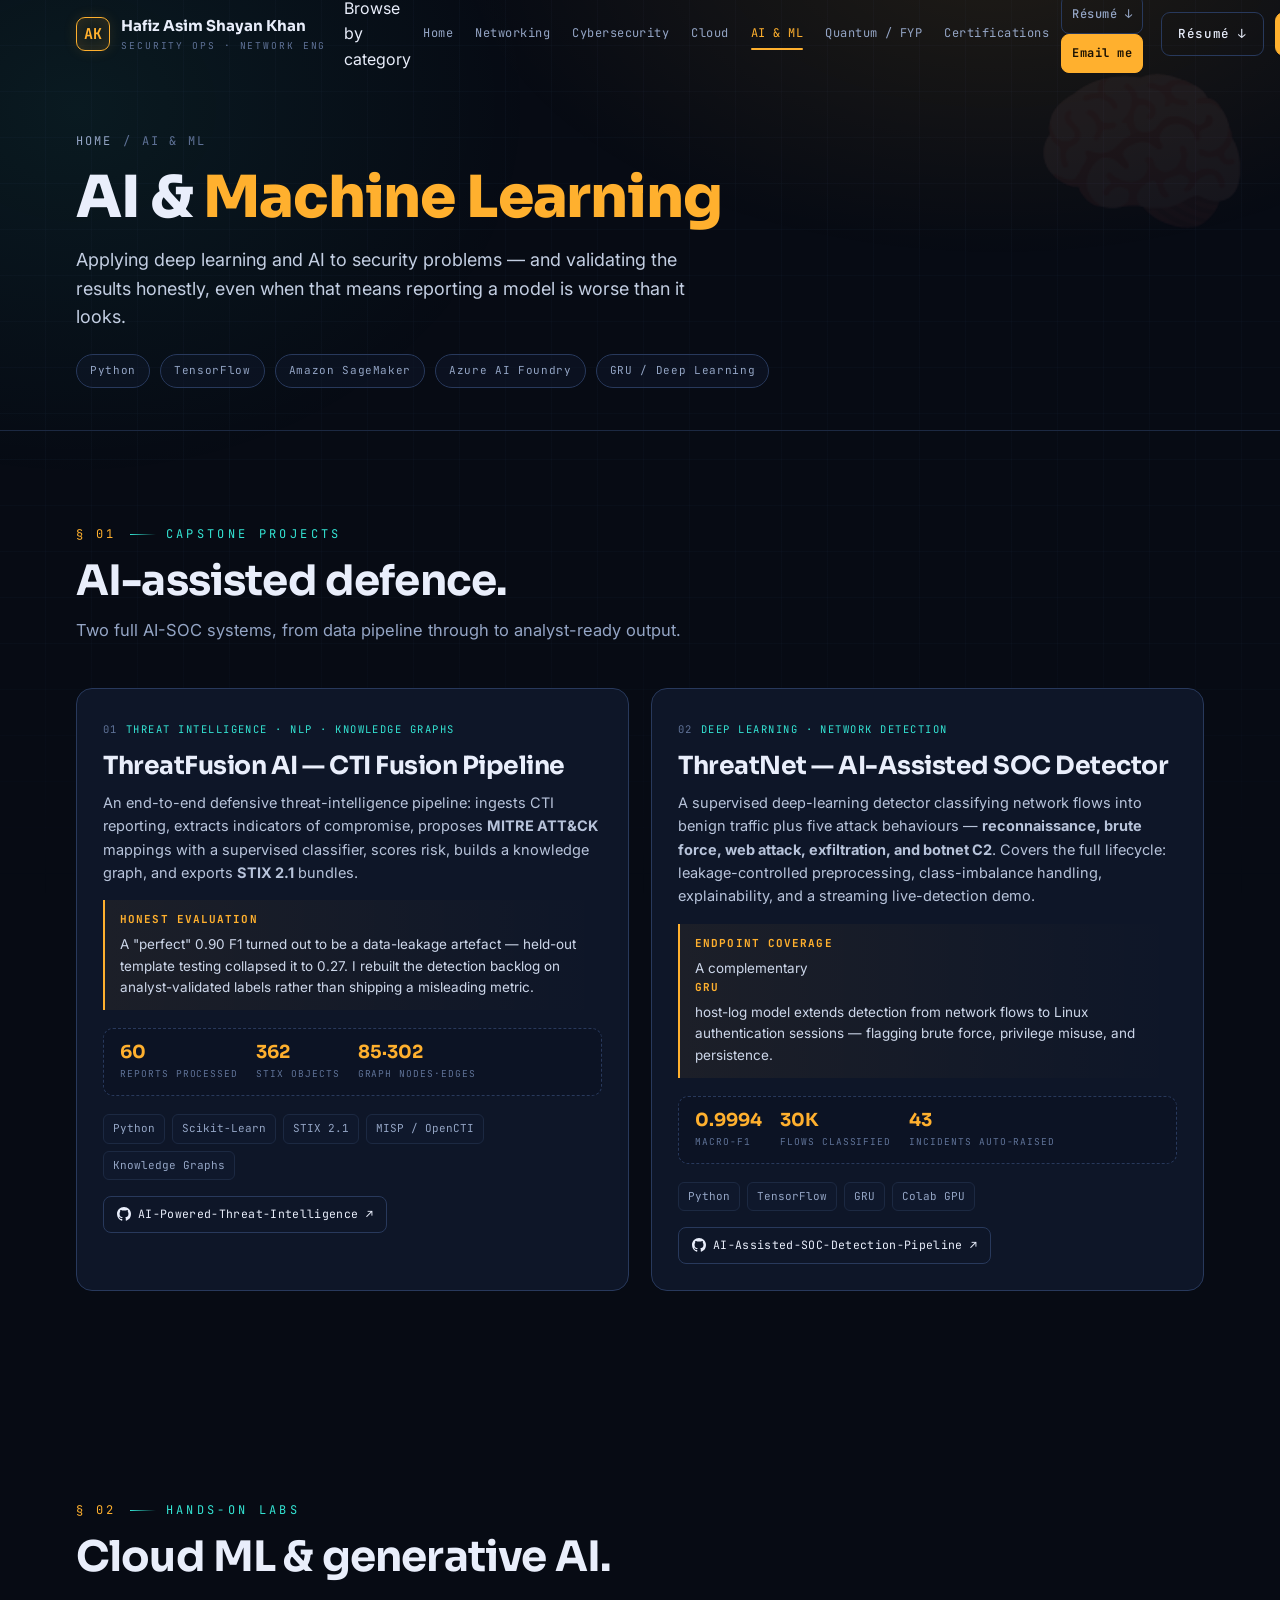
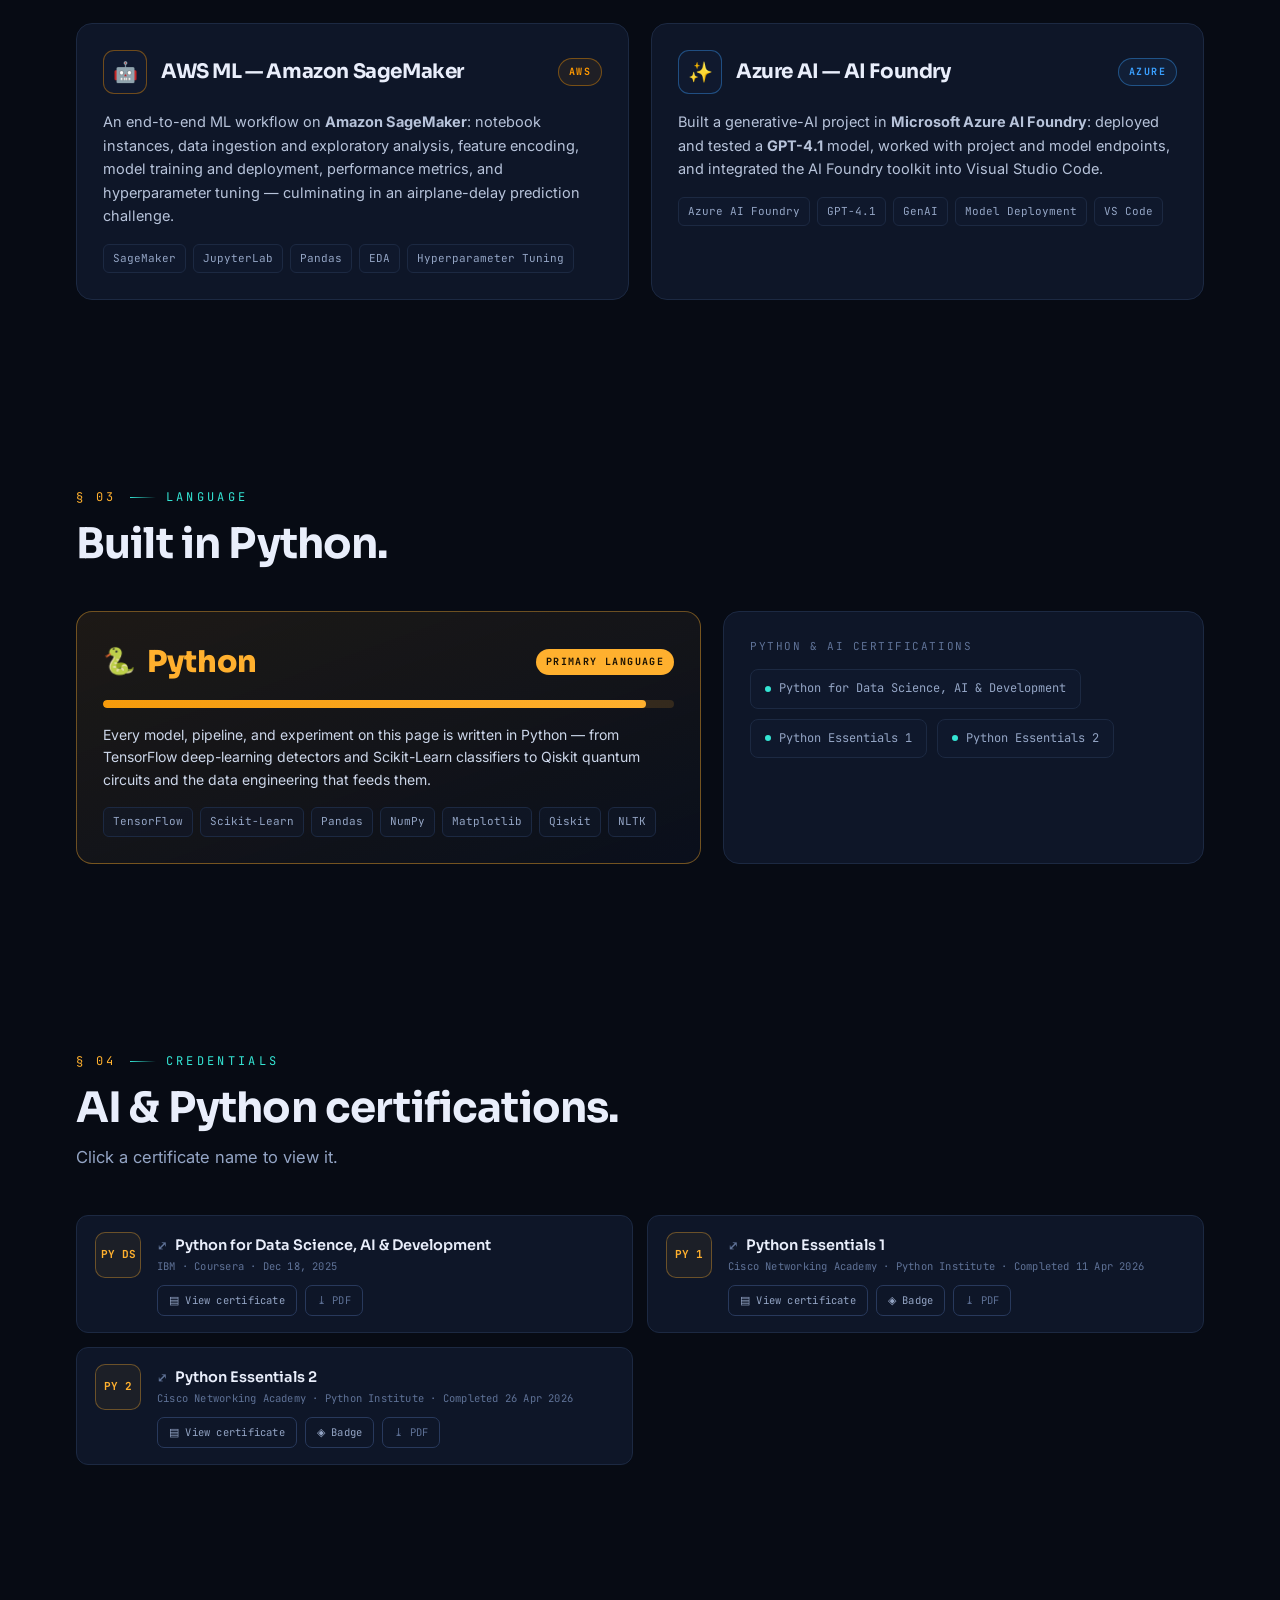
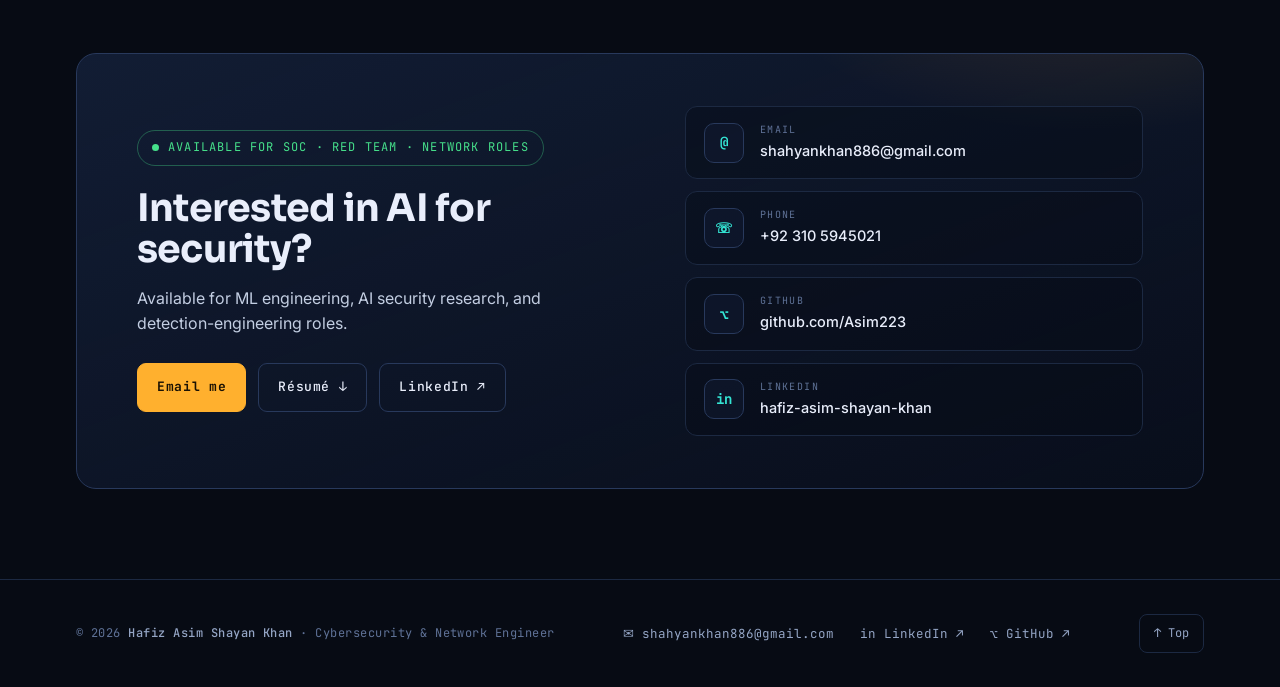
==== commit f7085f70: "Add files via upload" ====
--- a/ai-ml.html
+++ b/ai-ml.html
@@ -29,6 +29,7 @@
       <span class="who">Hafiz Asim Shayan Khan<small>Security Ops · Network Eng</small></span>
     </a>
     <nav class="nav-links" id="navlinks" aria-label="Primary">
+      <span class="menu-label">Browse by category</span>
       <a href="index.html">Home</a>
       <a href="networking.html">Networking</a>
       <a href="cybersecurity.html">Cybersecurity</a>
@@ -36,6 +37,10 @@
       <a href="ai-ml.html" class="active">AI &amp; ML</a>
       <a href="quantum.html">Quantum / FYP</a>
       <a href="certifications.html">Certifications</a>
+      <div class="nav-mobile-actions">
+        <a class="btn cyan" href="Hafiz_Asim_Shayan_Khan_Resume.pdf" download>Résumé ↓</a>
+        <a class="btn solid" href="https://mail.google.com/mail/?view=cm&amp;fs=1&amp;to=shahyankhan886@gmail.com&amp;su=Opportunity%20for%20Hafiz%20Asim%20Shayan%20Khan" target="_blank" rel="noopener">Email me</a>
+      </div>
     </nav>
     <div class="nav-cta">
       <a class="btn cyan" href="Hafiz_Asim_Shayan_Khan_Resume.pdf" download>Résumé ↓</a>
--- a/assets/css/styles.css
+++ b/assets/css/styles.css
@@ -0,0 +1,388 @@
+
+:root{
+  --ink:#070b14; --ink-2:#0a1020; --panel:#0e1628; --panel-2:#121d34;
+  --line:#1c2942; --line-2:#28395c;
+  --text:#e9eefb; --muted:#94a5c5; --faint:#5f7297;
+  --amber:#ffb02e; --amber-deep:#f59a0b;
+  --cyan:#34e5d4; --cyan-deep:#1fc7b7;
+  --red:#ff5d68; --green:#46e08b; --violet:#a889ff; --blue:#7fb0ff;
+  --aws:#ff9900; --azure:#3aa0ff;
+  --maxw:1180px;
+  --ease:cubic-bezier(.2,.7,.2,1);
+}
+*{box-sizing:border-box}
+html{scroll-behavior:smooth}
+body{
+  margin:0; background:var(--ink); color:var(--text);
+  font-family:"Inter",system-ui,sans-serif; font-size:16px; line-height:1.6;
+  -webkit-font-smoothing:antialiased; overflow-x:hidden;
+}
+body::before{
+  content:""; position:fixed; top:0;right:0;bottom:0;left:0; z-index:0; pointer-events:none;
+  background:
+    radial-gradient(900px 520px at 78% -6%, rgba(255,176,46,.10), transparent 60%),
+    radial-gradient(760px 620px at 6% 12%, rgba(52,229,212,.07), transparent 60%),
+    linear-gradient(transparent 0, transparent calc(100% - 1px), rgba(40,57,92,.16) 100%) 0 0/100% 46px,
+    linear-gradient(90deg, transparent 0, transparent calc(100% - 1px), rgba(40,57,92,.16) 100%) 0 0/46px 100%;
+  mask:linear-gradient(180deg,#000 0,#000 70%,transparent 100%);
+}
+a{color:inherit;text-decoration:none}
+img{max-width:100%;display:block}
+h1,h2,h3,h4{font-family:"Sora",sans-serif;font-weight:700;line-height:1.08;margin:0;letter-spacing:-.02em}
+.mono{font-family:"JetBrains Mono",monospace}
+.wrap{max-width:var(--maxw);margin:0 auto;padding:0 26px;position:relative;z-index:1}
+.skip{position:absolute;left:-999px;top:0;background:var(--amber);color:#1a1103;padding:10px 16px;border-radius:8px;font-family:"JetBrains Mono";font-size:13px;z-index:200}
+.skip:focus{left:12px;top:12px}
+
+.eyebrow{font-family:"JetBrains Mono",monospace;font-size:12px;letter-spacing:.28em;text-transform:uppercase;color:var(--cyan);display:inline-flex;align-items:center;gap:10px}
+.eyebrow::before{content:"";width:26px;height:1px;background:linear-gradient(90deg,var(--cyan),transparent)}
+.sec-no{font-family:"JetBrains Mono",monospace;color:var(--amber);font-size:12px;letter-spacing:.24em}
+
+/* nav */
+header.nav{position:fixed;top:0;left:0;right:0;z-index:50;transition:background .4s var(--ease),border-color .4s var(--ease);border-bottom:1px solid transparent}
+header.nav.scrolled{background:rgba(7,11,20,.82);backdrop-filter:blur(14px) saturate(140%);border-bottom:1px solid var(--line)}
+.nav-inner{display:flex;align-items:center;justify-content:space-between;height:68px;gap:18px}
+.brand{display:flex;align-items:center;gap:11px;font-family:"Sora";font-weight:700;flex:none}
+.brand .mark{width:34px;height:34px;border:1.5px solid var(--amber);border-radius:9px;display:grid;place-items:center;font-family:"JetBrains Mono";font-weight:700;font-size:15px;color:var(--amber);box-shadow:0 0 22px rgba(255,176,46,.18) inset,0 0 14px rgba(255,176,46,.12)}
+.brand .who{font-size:15px;white-space:nowrap}
+.brand .who small{display:block;font-family:"JetBrains Mono";font-weight:400;font-size:9.5px;letter-spacing:.2em;color:var(--faint);text-transform:uppercase}
+.nav-links{display:flex;align-items:center;gap:2px}
+.nav-links a{font-family:"JetBrains Mono";font-size:12px;letter-spacing:.04em;color:var(--muted);padding:9px 10px;border-radius:8px;transition:color .2s,background .2s;position:relative;white-space:nowrap}
+.nav-links a:hover{color:var(--text)}
+.nav-links a.active{color:var(--amber)}
+.nav-links a.active::after{content:"";position:absolute;left:10px;right:10px;bottom:3px;height:1.5px;background:var(--amber);border-radius:2px}
+.btn{font-family:"JetBrains Mono";font-size:12.5px;font-weight:500;letter-spacing:.05em;display:inline-flex;align-items:center;gap:9px;padding:11px 16px;border-radius:9px;cursor:pointer;border:1px solid var(--line-2);color:var(--text);background:transparent;transition:all .22s var(--ease)}
+.btn:hover{border-color:var(--amber);color:var(--amber);transform:translateY(-1px)}
+.btn.solid{background:var(--amber);color:#1a1103;border-color:var(--amber);font-weight:700}
+.btn.solid:hover{background:#ffbe4d;box-shadow:0 10px 30px -10px rgba(255,176,46,.5);color:#1a1103}
+.btn.cyan:hover{border-color:var(--cyan);color:var(--cyan)}
+.nav-cta{display:flex;align-items:center;gap:11px;flex:none}
+.burger{display:none;flex-direction:column;gap:5px;background:none;border:0;cursor:pointer;padding:8px}
+.burger span{width:24px;height:2px;background:var(--text);border-radius:2px;transition:.3s}
+
+/* sections */
+main{position:relative;z-index:1}
+section{padding:94px 0;position:relative}
+.sec-head{display:flex;flex-direction:column;gap:14px;margin-bottom:44px;max-width:760px}
+.sec-head h2{font-size:clamp(28px,4.4vw,42px)}
+.sec-head p{color:var(--muted);margin:0;font-size:16.5px}
+.sec-tag{display:flex;align-items:center;gap:14px;flex-wrap:wrap}
+
+/* hero */
+.hero{padding-top:150px;padding-bottom:66px;min-height:100vh;display:flex;align-items:center}
+.hero-grid{display:grid;grid-template-columns:1.25fr .9fr;gap:56px;align-items:center;width:100%}
+.hero-kicker{margin-bottom:22px}
+.hero h1{font-size:clamp(40px,7vw,78px);font-weight:800;margin:0 0 8px}
+.hero h1 .lock{color:var(--amber)}
+.role-line{font-family:"JetBrains Mono";font-size:clamp(12.5px,1.7vw,15.5px);letter-spacing:.05em;color:var(--cyan);margin:2px 0 24px;display:flex;flex-wrap:wrap;gap:6px 12px}
+.role-line .dot{color:var(--faint)}
+.hero-lede{font-size:clamp(16px,2vw,18px);color:#c3cee2;max-width:565px;margin:0 0 30px;line-height:1.66}
+.hero-lede b{color:var(--text);font-weight:600}
+.hero-cta{display:flex;flex-wrap:wrap;gap:12px;margin-bottom:42px}
+.hero-cta .btn{padding:13px 19px;font-size:13px}
+.stats{display:grid;grid-template-columns:repeat(4,1fr);gap:13px;max-width:575px}
+.stat{border:1px solid var(--line);border-radius:12px;padding:16px 13px;background:linear-gradient(180deg,rgba(18,29,52,.5),rgba(14,22,40,.2))}
+.stat .n{font-family:"Sora";font-weight:700;font-size:clamp(21px,3vw,29px);color:var(--amber);line-height:1}
+.stat .l{font-family:"JetBrains Mono";font-size:10px;letter-spacing:.1em;text-transform:uppercase;color:var(--faint);margin-top:9px}
+
+.portrait-col{display:flex;justify-content:center}
+.portrait-wrap{position:relative;width:320px;height:320px;width:clamp(250px,32vw,352px);height:clamp(250px,32vw,352px);aspect-ratio:1}
+.portrait-glow{position:absolute;top:-14%;right:-14%;bottom:-14%;left:-14%;border-radius:50%;background:radial-gradient(circle at 50% 42%,rgba(255,176,46,.28),transparent 62%);filter:blur(8px)}
+.sweep{position:absolute;top:-3%;right:-3%;bottom:-3%;left:-3%;border-radius:50%;overflow:hidden;opacity:.5;mix-blend-mode:screen}
+.sweep::before{content:"";position:absolute;top:-30%;right:-30%;bottom:-30%;left:-30%;background:conic-gradient(from 0deg,transparent 0deg,rgba(52,229,212,0) 300deg,rgba(52,229,212,.55) 350deg,rgba(255,176,46,.6) 360deg);animation:spin 7s linear infinite}
+.reticle{position:absolute;top:-9%;right:-9%;bottom:-9%;left:-9%;border-radius:50%;border:1.4px dashed rgba(52,229,212,.34);animation:spin 26s linear infinite}
+.reticle-2{position:absolute;top:-2.5%;right:-2.5%;bottom:-2.5%;left:-2.5%;border-radius:50%;border:1.2px dashed rgba(255,176,46,.42);animation:spin 34s linear infinite reverse}
+.reticle .tick{position:absolute;width:2px;height:9px;background:var(--cyan);left:50%;top:-5px;transform:translateX(-50%);border-radius:2px;box-shadow:0 0 8px var(--cyan)}
+.brackets i{position:absolute;width:26px;height:26px;border:2px solid var(--amber);opacity:.85}
+.brackets i.tl{top:-4%;left:-4%;border-right:0;border-bottom:0}
+.brackets i.tr{top:-4%;right:-4%;border-left:0;border-bottom:0}
+.brackets i.bl{bottom:-4%;left:-4%;border-right:0;border-top:0}
+.brackets i.br{bottom:-4%;right:-4%;border-left:0;border-top:0}
+.portrait{position:absolute;top:5%;right:5%;bottom:5%;left:5%;border-radius:50%;border:1px solid rgba(255,176,46,.35);overflow:hidden;box-shadow:0 30px 70px -25px rgba(0,0,0,.8),inset 0 0 60px rgba(7,11,20,.5)}
+.portrait img{width:100%;height:100%;object-fit:cover;filter:saturate(1.03) contrast(1.02)}
+.p-chip{position:absolute;bottom:2%;left:50%;transform:translateX(-50%);font-family:"JetBrains Mono";font-size:11px;letter-spacing:.1em;white-space:nowrap;background:rgba(7,11,20,.9);border:1px solid var(--line-2);color:var(--green);padding:7px 13px;border-radius:20px;display:flex;align-items:center;gap:8px;backdrop-filter:blur(6px);box-shadow:0 10px 26px -12px rgba(0,0,0,.7)}
+.p-chip .live{width:7px;height:7px;border-radius:50%;background:var(--green);animation:pulse 2s infinite}
+@keyframes spin{to{transform:rotate(360deg)}}
+@keyframes pulse{0%{box-shadow:0 0 0 0 rgba(70,224,139,.55)}70%{box-shadow:0 0 0 8px rgba(70,224,139,0)}100%{box-shadow:0 0 0 0 rgba(70,224,139,0)}}
+
+/* about */
+.about-grid{display:grid;grid-template-columns:1.35fr .95fr;gap:44px;align-items:start}
+.about-body p{color:#c3cee2;font-size:16.5px;margin:0 0 18px;line-height:1.7}
+.about-body p b{color:var(--text);font-weight:600}
+.about-body .hl{color:var(--amber);font-weight:600}
+.dossier{border:1px solid var(--line);border-radius:16px;background:linear-gradient(180deg,var(--panel),rgba(14,22,40,.4));overflow:hidden}
+.dossier .dh{display:flex;align-items:center;justify-content:space-between;padding:14px 18px;border-bottom:1px solid var(--line);background:rgba(18,29,52,.4)}
+.dossier .dh span{font-family:"JetBrains Mono";font-size:11px;letter-spacing:.16em;color:var(--muted);text-transform:uppercase}
+.dossier .dh .tlp{color:var(--green);border:1px solid rgba(70,224,139,.35);padding:3px 9px;border-radius:6px;font-size:10px}
+.drow{display:flex;justify-content:space-between;gap:16px;padding:13px 18px;border-bottom:1px dashed var(--line);font-size:13.5px}
+.drow:last-child{border-bottom:0}
+.drow .k{font-family:"JetBrains Mono";font-size:11px;letter-spacing:.1em;color:var(--faint);text-transform:uppercase;white-space:nowrap;padding-top:2px}
+.drow .v{text-align:right;color:var(--text);font-weight:500}
+.drow .v small{display:block;color:var(--muted);font-weight:400;font-size:12px}
+
+/* experience */
+.timeline{position:relative;margin-top:8px}
+.timeline::before{content:"";position:absolute;left:14px;top:8px;bottom:8px;width:2px;background:linear-gradient(180deg,var(--amber),var(--cyan) 60%,transparent)}
+.job{position:relative;padding:0 0 44px 54px}
+.job:last-child{padding-bottom:0}
+.job .node{position:absolute;left:6px;top:4px;width:18px;height:18px;border-radius:50%;background:var(--ink);border:2px solid var(--amber);box-shadow:0 0 0 4px rgba(255,176,46,.12)}
+.job.blue .node{border-color:var(--cyan);box-shadow:0 0 0 4px rgba(52,229,212,.12)}
+.job-card{border:1px solid var(--line);border-radius:14px;padding:24px 24px 20px;background:var(--panel);transition:border-color .25s,transform .25s}
+.job-card:hover{border-color:var(--line-2);transform:translateX(3px)}
+.job-top{display:flex;flex-wrap:wrap;justify-content:space-between;gap:8px 20px;align-items:baseline;margin-bottom:4px}
+.job-top h3{font-size:20px}
+.job .org{color:var(--amber);font-weight:600}
+.job.blue .org{color:var(--cyan)}
+.job .when{font-family:"JetBrains Mono";font-size:12px;letter-spacing:.06em;color:var(--faint);white-space:nowrap}
+.job .kind{font-family:"JetBrains Mono";font-size:11px;letter-spacing:.14em;text-transform:uppercase;color:var(--muted);margin-bottom:16px;display:inline-block}
+.job ul{margin:0;padding:0;list-style:none;display:flex;flex-direction:column;gap:11px}
+.job li{position:relative;padding-left:22px;color:#c1cce0;font-size:14.5px;line-height:1.6}
+.job li::before{content:"▸";position:absolute;left:0;top:0;color:var(--amber);font-size:12px}
+.job.blue li::before{color:var(--cyan)}
+.job li b{color:var(--text);font-weight:600}
+
+/* project + lab cards shared */
+.chips{display:flex;flex-wrap:wrap;gap:7px}
+.chip{font-family:"JetBrains Mono";font-size:11px;color:var(--muted);border:1px solid var(--line);border-radius:6px;padding:5px 9px;background:rgba(18,29,52,.4)}
+.chip:hover{border-color:var(--cyan);color:var(--cyan)}
+.feat-grid{display:grid;grid-template-columns:1fr 1fr;gap:22px;margin-bottom:22px}
+.pcard{border:1px solid var(--line);border-radius:16px;background:var(--panel);padding:26px;position:relative;overflow:hidden;transition:border-color .28s var(--ease),transform .28s var(--ease),box-shadow .28s}
+.pcard::after{content:"";position:absolute;top:0;right:0;bottom:0;left:0;pointer-events:none;background:radial-gradient(420px 200px at 100% 0,rgba(255,176,46,.07),transparent 60%);opacity:0;transition:opacity .3s}
+.pcard:hover{border-color:var(--amber);transform:translateY(-4px);box-shadow:0 24px 50px -28px rgba(0,0,0,.8)}
+.pcard:hover::after{opacity:1}
+.pcard.feat{border-color:var(--line-2)}
+.ptag{font-family:"JetBrains Mono";font-size:10.5px;letter-spacing:.14em;text-transform:uppercase;color:var(--cyan);margin-bottom:14px;display:inline-flex;align-items:center;gap:8px}
+.ptag .idx{color:var(--faint)}
+.pcard h3{font-size:22px;margin-bottom:12px}
+.pcard.feat h3{font-size:25px}
+.pdesc{color:#b7c3da;font-size:14.5px;line-height:1.62;margin:0 0 16px}
+.pfind{border-left:2px solid var(--amber);padding:11px 0 11px 15px;margin:0 0 18px;background:linear-gradient(90deg,rgba(255,176,46,.06),transparent);border-radius:0 8px 8px 0;font-size:13.5px;color:#cdd7ea}
+.pfind b{color:var(--amber);font-family:"JetBrains Mono";font-size:11px;letter-spacing:.1em;text-transform:uppercase;display:block;margin-bottom:5px}
+.pmetric{display:flex;flex-wrap:wrap;gap:8px 18px;margin:0 0 18px;padding:14px 16px;border:1px dashed var(--line-2);border-radius:10px;background:rgba(10,16,32,.5)}
+.pmetric div{display:flex;flex-direction:column}
+.pmetric .mn{font-family:"Sora";font-weight:700;color:var(--amber);font-size:18px;line-height:1}
+.pmetric .ml{font-family:"JetBrains Mono";font-size:9.5px;letter-spacing:.1em;text-transform:uppercase;color:var(--faint);margin-top:5px}
+.grid-3{display:grid;grid-template-columns:repeat(3,1fr);gap:22px}
+
+/* labs */
+.lab-grid{display:grid;grid-template-columns:1fr 1fr;gap:22px}
+.labcard{border:1px solid var(--line);border-radius:16px;background:var(--panel);padding:26px;position:relative;overflow:hidden;transition:border-color .28s,transform .28s,box-shadow .28s}
+.labcard:hover{border-color:var(--line-2);transform:translateY(-3px);box-shadow:0 22px 46px -28px rgba(0,0,0,.8)}
+.lab-top{display:flex;align-items:center;justify-content:space-between;gap:14px;margin-bottom:16px}
+.lab-top h3{font-size:20px}
+.lab-ico{width:44px;height:44px;flex:none;border-radius:11px;display:grid;place-items:center;font-size:20px;border:1px solid var(--line-2);background:rgba(18,29,52,.5)}
+.provider{font-family:"JetBrains Mono";font-size:10px;font-weight:700;letter-spacing:.14em;text-transform:uppercase;padding:5px 10px;border-radius:20px;white-space:nowrap}
+.provider.aws{color:var(--aws);border:1px solid rgba(255,153,0,.4);background:rgba(255,153,0,.07)}
+.provider.azure{color:var(--azure);border:1px solid rgba(58,160,255,.4);background:rgba(58,160,255,.07)}
+.labcard p{color:#b7c3da;font-size:14.5px;line-height:1.62;margin:0 0 16px}
+.labcard.aws .lab-ico{color:var(--aws);border-color:rgba(255,153,0,.4)}
+.labcard.azure .lab-ico{color:var(--azure);border-color:rgba(58,160,255,.4)}
+
+/* skills */
+.skill-grid{display:grid;grid-template-columns:repeat(3,1fr);gap:20px}
+.skillcard{border:1px solid var(--line);border-radius:14px;padding:22px;background:var(--panel);transition:border-color .25s}
+.skillcard:hover{border-color:var(--line-2)}
+.skillcard .sh{display:flex;align-items:center;gap:12px;margin-bottom:16px}
+.skillcard .sh .ico{width:38px;height:38px;border-radius:10px;display:grid;place-items:center;font-size:17px;border:1px solid var(--line-2);background:rgba(18,29,52,.5)}
+.skillcard.a .sh .ico{color:var(--red);border-color:rgba(255,93,104,.4)}
+.skillcard.d .sh .ico{color:var(--green);border-color:rgba(70,224,139,.4)}
+.skillcard.n .sh .ico{color:var(--cyan);border-color:rgba(52,229,212,.4)}
+.skillcard.c .sh .ico{color:var(--amber);border-color:rgba(255,176,46,.4)}
+.skillcard.m .sh .ico{color:var(--violet);border-color:rgba(168,137,255,.4)}
+.skillcard.s .sh .ico{color:var(--blue);border-color:rgba(127,176,255,.4)}
+.skillcard .sh h3{font-size:15.5px}
+.skillcard .sh small{font-family:"JetBrains Mono";font-size:10px;letter-spacing:.12em;text-transform:uppercase;color:var(--faint);display:block;margin-top:2px}
+
+/* leadership */
+.lead-grid{display:grid;grid-template-columns:1fr 1fr;gap:22px;margin-bottom:34px}
+.leadcard{border:1px solid var(--line);border-radius:16px;background:var(--panel);padding:26px;position:relative;overflow:hidden;transition:border-color .25s,transform .25s}
+.leadcard:hover{border-color:var(--amber);transform:translateY(-3px)}
+.lead-top{display:flex;align-items:center;gap:16px;margin-bottom:14px}
+.lead-ico{width:50px;height:50px;flex:none;border-radius:13px;display:grid;place-items:center;font-size:23px;color:var(--amber);border:1px solid rgba(255,176,46,.4);background:rgba(255,176,46,.06)}
+.leadcard.cy .lead-ico{color:var(--cyan);border-color:rgba(52,229,212,.4);background:rgba(52,229,212,.06)}
+.lead-top h3{font-size:19px}
+.lead-top .sub{font-family:"JetBrains Mono";font-size:11.5px;letter-spacing:.05em;color:var(--muted);margin-top:3px;display:flex;align-items:center;gap:8px;flex-wrap:wrap}
+.lead-top .now{color:var(--green);border:1px solid rgba(70,224,139,.35);border-radius:20px;padding:2px 8px;font-size:9.5px;letter-spacing:.12em}
+.leadcard p{color:#bcc7dd;font-size:14.5px;line-height:1.62;margin:0}
+.soft-wrap{border:1px solid var(--line);border-radius:16px;background:linear-gradient(180deg,var(--panel),rgba(14,22,40,.35));padding:26px 28px}
+.soft-wrap .st{font-family:"JetBrains Mono";font-size:11px;letter-spacing:.16em;text-transform:uppercase;color:var(--cyan);margin-bottom:18px;display:flex;align-items:center;gap:10px}
+.soft-wrap .st::before{content:"";width:22px;height:1px;background:var(--cyan)}
+.softskills{display:flex;flex-wrap:wrap;gap:10px}
+.soft{font-family:"Inter";font-size:13.5px;color:var(--text);border:1px solid var(--line-2);border-radius:30px;padding:9px 16px;background:rgba(18,29,52,.4);display:inline-flex;align-items:center;gap:9px;transition:border-color .2s,transform .2s}
+.soft:hover{border-color:var(--amber);transform:translateY(-2px)}
+.soft .d{width:6px;height:6px;border-radius:50%;background:var(--amber)}
+
+/* certs */
+.cert-grid{display:grid;grid-template-columns:repeat(2,1fr);gap:14px}
+.cert{display:flex;align-items:center;gap:16px;border:1px solid var(--line);border-radius:12px;padding:16px 18px;background:var(--panel);transition:border-color .22s,transform .22s}
+.cert:hover{border-color:var(--amber);transform:translateY(-2px)}
+.cert .badge{width:44px;height:44px;flex:none;border-radius:10px;display:grid;place-items:center;font-family:"JetBrains Mono";font-weight:700;font-size:13px;color:var(--amber);border:1px solid rgba(255,176,46,.35);background:rgba(255,176,46,.06)}
+.cert .ct{min-width:0}
+.cert .ct h4{font-size:14.5px;font-family:"Sora";font-weight:600;line-height:1.25;margin-bottom:3px}
+.cert .ct span{font-family:"JetBrains Mono";font-size:11px;letter-spacing:.05em;color:var(--faint)}
+
+/* contact */
+#contact{padding-bottom:70px}
+.contact-box{border:1px solid var(--line-2);border-radius:20px;overflow:hidden;background:linear-gradient(160deg,var(--panel-2),rgba(10,16,32,.6));position:relative}
+.contact-box::before{content:"";position:absolute;top:0;right:0;bottom:0;left:0;pointer-events:none;background:radial-gradient(600px 300px at 90% -20%,rgba(255,176,46,.12),transparent 55%)}
+.contact-inner{position:relative;padding:52px clamp(26px,5vw,60px);display:grid;grid-template-columns:1.1fr 1fr;gap:44px;align-items:center}
+.contact-inner h2{font-size:clamp(26px,3.6vw,38px);margin-bottom:16px}
+.contact-inner p{color:#c3cee2;margin:0 0 26px;font-size:16px;max-width:420px}
+.avail{display:inline-flex;align-items:center;gap:9px;font-family:"JetBrains Mono";font-size:12px;letter-spacing:.1em;color:var(--green);border:1px solid rgba(70,224,139,.35);border-radius:20px;padding:7px 14px;margin-bottom:22px}
+.avail .live{width:7px;height:7px;border-radius:50%;background:var(--green);animation:pulse 2s infinite}
+.clist{display:flex;flex-direction:column;gap:12px}
+.crow{display:flex;align-items:center;gap:16px;border:1px solid var(--line);border-radius:12px;padding:15px 18px;background:rgba(7,11,20,.4);transition:border-color .22s,transform .22s}
+.crow:hover{border-color:var(--cyan);transform:translateX(3px)}
+.crow .ci{width:40px;height:40px;flex:none;border-radius:10px;display:grid;place-items:center;border:1px solid var(--line-2);color:var(--cyan);background:rgba(18,29,52,.5);font-family:"JetBrains Mono";font-weight:700;font-size:14px}
+.crow .cv small{font-family:"JetBrains Mono";font-size:10px;letter-spacing:.14em;text-transform:uppercase;color:var(--faint);display:block}
+.crow .cv span{font-size:14.5px;color:var(--text);font-weight:500;word-break:break-all}
+
+footer{border-top:1px solid var(--line);padding:34px 0;margin-top:20px;position:relative;z-index:1}
+.foot-inner{display:flex;flex-wrap:wrap;justify-content:space-between;gap:16px;align-items:center}
+.foot-inner .fb{font-family:"JetBrains Mono";font-size:12px;color:var(--faint);letter-spacing:.04em}
+.foot-inner .fb b{color:var(--muted);font-weight:500}
+.top-link{font-family:"JetBrains Mono";font-size:12px;color:var(--muted);border:1px solid var(--line);border-radius:8px;padding:9px 14px;transition:.2s}
+.top-link:hover{border-color:var(--amber);color:var(--amber)}
+
+.reveal{opacity:0;transform:translateY(22px);transition:opacity .7s var(--ease),transform .7s var(--ease)}
+.reveal.in{opacity:1;transform:none}
+
+@media (max-width:1080px){
+  .nav-links{display:none}
+  .burger{display:flex}
+  .nav-links.open{display:flex;position:absolute;top:68px;left:0;right:0;flex-direction:column;gap:2px;background:rgba(7,11,20,.97);backdrop-filter:blur(14px);border-bottom:1px solid var(--line);padding:14px 22px}
+  .nav-links.open a{padding:12px 10px;font-size:14px}
+}
+@media (max-width:960px){
+  .hero-grid{grid-template-columns:1fr;gap:40px}
+  .portrait-col{order:-1}
+  .about-grid{grid-template-columns:1fr;gap:30px}
+  .feat-grid,.lab-grid,.lead-grid{grid-template-columns:1fr}
+  .grid-3{grid-template-columns:1fr 1fr}
+  .skill-grid{grid-template-columns:1fr 1fr}
+  .contact-inner{grid-template-columns:1fr;gap:30px}
+}
+@media (max-width:720px){
+  .nav-cta .btn:not(.solid){display:none}
+  section{padding:70px 0}
+  .hero{padding-top:118px}
+  .stats{grid-template-columns:1fr 1fr}
+  .grid-3,.skill-grid,.cert-grid{grid-template-columns:1fr}
+  .job{padding-left:44px}
+}
+@media (prefers-reduced-motion:reduce){
+  *{animation:none!important;scroll-behavior:auto!important}
+  .reveal{opacity:1;transform:none;transition:none}
+}
+:focus-visible{outline:2px solid var(--amber);outline-offset:3px;border-radius:4px}
+
+
+/* ===== multi-page additions ===== */
+.page-hero{padding:132px 0 42px;border-bottom:1px solid var(--line);position:relative;overflow:hidden}
+.page-hero .crumb{font-family:"JetBrains Mono";font-size:12px;letter-spacing:.18em;text-transform:uppercase;color:var(--faint);margin-bottom:16px;display:flex;gap:10px;align-items:center;flex-wrap:wrap}
+.page-hero .crumb a{color:var(--muted)} .page-hero .crumb a:hover{color:var(--amber)}
+.page-hero h1{font-size:clamp(32px,6vw,58px);font-weight:800;margin:0 0 16px}
+.page-hero h1 .ac{color:var(--amber)}
+.page-hero .lead{color:#c3cee2;font-size:clamp(15px,2vw,18px);max-width:660px;margin:0}
+.page-hero .ph-ico{position:absolute;right:2%;top:60px;font-size:clamp(90px,14vw,190px);opacity:.06;pointer-events:none;line-height:1}
+.pill-row{display:flex;flex-wrap:wrap;gap:10px;margin-top:22px}
+.pill{font-family:"JetBrains Mono";font-size:11px;letter-spacing:.06em;color:var(--muted);border:1px solid var(--line-2);border-radius:20px;padding:7px 13px;background:rgba(18,29,52,.4)}
+
+.domain-grid{display:grid;grid-template-columns:repeat(3,1fr);gap:20px}
+.domain-card{display:flex;flex-direction:column;border:1px solid var(--line);border-radius:16px;background:var(--panel);padding:26px;transition:border-color .25s,transform .25s,box-shadow .25s;position:relative;overflow:hidden}
+.domain-card::after{content:"";position:absolute;top:0;right:0;bottom:0;left:0;pointer-events:none;background:radial-gradient(420px 200px at 100% 0,rgba(255,176,46,.06),transparent 60%);opacity:0;transition:opacity .3s}
+.domain-card:hover{border-color:var(--amber);transform:translateY(-4px);box-shadow:0 24px 50px -30px rgba(0,0,0,.8)}
+.domain-card:hover::after{opacity:1}
+.domain-card .dc-ico{width:52px;height:52px;border-radius:13px;display:grid;place-items:center;font-size:24px;border:1px solid var(--line-2);background:rgba(18,29,52,.5);margin-bottom:16px}
+.domain-card h3{font-size:19px;margin-bottom:8px}
+.domain-card p{color:var(--muted);font-size:14px;margin:0 0 14px;line-height:1.55;flex:1}
+.domain-card .dc-tags{font-family:"JetBrains Mono";font-size:10.5px;color:var(--faint);margin-bottom:14px;line-height:1.7}
+.domain-card .go{font-family:"JetBrains Mono";font-size:12px;letter-spacing:.06em;color:var(--amber)}
+
+.proofs{display:flex;flex-wrap:wrap;gap:10px;margin-top:16px}
+.proof{font-family:"JetBrains Mono";font-size:11.5px;letter-spacing:.03em;display:inline-flex;align-items:center;gap:7px;padding:8px 13px;border-radius:8px;border:1px solid var(--line-2);color:var(--text);transition:all .2s;text-decoration:none}
+.proof:hover{border-color:var(--cyan);color:var(--cyan);transform:translateY(-1px)}
+.proof.git:hover{border-color:var(--amber);color:var(--amber)}
+.proof svg{width:14px;height:14px;fill:currentColor}
+
+.langs{display:grid;grid-template-columns:1.3fr 1fr;gap:22px;align-items:stretch}
+.lang-primary{border:1px solid rgba(255,176,46,.4);border-radius:16px;background:linear-gradient(160deg,rgba(255,176,46,.09),rgba(14,22,40,.4));padding:26px}
+.lp-top{display:flex;align-items:center;justify-content:space-between;gap:12px;margin-bottom:14px;flex-wrap:wrap}
+.lp-name{font-family:"Sora";font-weight:800;font-size:30px;color:var(--amber);display:flex;align-items:center;gap:12px}
+.lp-name .py{font-size:26px}
+.lp-tag{font-family:"JetBrains Mono";font-size:10px;letter-spacing:.14em;color:#1a1103;background:var(--amber);padding:5px 10px;border-radius:20px;font-weight:700}
+.lp-bar{height:8px;border-radius:6px;background:rgba(255,176,46,.15);overflow:hidden;margin-bottom:16px}
+.lp-bar span{display:block;height:100%;width:95%;background:linear-gradient(90deg,var(--amber-deep),var(--amber));border-radius:6px}
+.lang-primary p{color:#cdd7ea;font-size:14px;line-height:1.6;margin:0 0 16px}
+.lang-others{border:1px solid var(--line);border-radius:16px;background:var(--panel);padding:26px;display:flex;flex-direction:column;gap:14px}
+.lang-others .lo-t{font-family:"JetBrains Mono";font-size:11px;letter-spacing:.14em;text-transform:uppercase;color:var(--faint)}
+.lang-list{display:flex;flex-wrap:wrap;gap:10px}
+.lang{font-family:"JetBrains Mono";font-size:13px;color:var(--muted);border:1px solid var(--line-2);border-radius:8px;padding:9px 14px;background:rgba(18,29,52,.4)}
+
+.cert-group{margin-bottom:34px}
+.cert-group .cg-h{display:flex;align-items:center;gap:12px;margin-bottom:16px;font-family:"JetBrains Mono";font-size:12px;letter-spacing:.14em;text-transform:uppercase;color:var(--cyan)}
+.cert-group .cg-h::before{content:"";width:22px;height:1px;background:var(--cyan)}
+.cert-list{display:grid;grid-template-columns:1fr 1fr;gap:14px}
+.certc{display:flex;gap:16px;border:1px solid var(--line);border-radius:12px;padding:16px 18px;background:var(--panel);transition:border-color .22s,transform .22s}
+.certc:hover{border-color:var(--amber);transform:translateY(-2px)}
+.certc .cc-ico{width:46px;height:46px;flex:none;border-radius:10px;display:grid;place-items:center;font-family:"JetBrains Mono";font-weight:700;font-size:11px;color:var(--amber);border:1px solid rgba(255,176,46,.35);background:rgba(255,176,46,.06);text-align:center;line-height:1.05}
+.certc .cc-body{min-width:0;flex:1}
+.cc-name{font-family:"Sora";font-weight:600;font-size:14.5px;line-height:1.25;margin:0 0 4px;color:var(--text);cursor:pointer;background:none;border:0;text-align:left;padding:0;display:inline-flex;align-items:center;gap:8px}
+.cc-name:hover{color:var(--amber)}
+.cc-name::before{content:"⤢";font-size:12px;color:var(--faint)}
+.cc-meta{font-family:"JetBrains Mono";font-size:10.5px;letter-spacing:.02em;color:var(--faint);display:block;margin-bottom:10px}
+.cc-links{display:flex;flex-wrap:wrap;gap:8px}
+.mini{font-family:"JetBrains Mono";font-size:10.5px;letter-spacing:.02em;display:inline-flex;align-items:center;gap:6px;padding:6px 11px;border-radius:7px;border:1px solid var(--line-2);color:var(--muted);cursor:pointer;background:transparent;transition:all .2s;text-decoration:none}
+.mini:hover{border-color:var(--amber);color:var(--amber)}
+.mini.badge:hover{border-color:var(--cyan);color:var(--cyan)}
+
+.lb{position:fixed;top:0;right:0;bottom:0;left:0;z-index:200;background:rgba(4,7,14,.86);-webkit-backdrop-filter:blur(8px);backdrop-filter:blur(8px);display:flex;align-items:center;justify-content:center;padding:24px}
+.lb[hidden]{display:none}
+.lb-in{position:relative;max-width:980px;width:100%;max-height:92vh;display:flex;flex-direction:column;background:var(--panel);border:1px solid var(--line-2);border-radius:16px;overflow:hidden;box-shadow:0 40px 100px -30px #000}
+.lb-imgwrap{background:#0a0f1c;display:flex;align-items:center;justify-content:center;overflow:auto;padding:18px;min-height:200px}
+.lb-img{max-width:100%;max-height:74vh;border-radius:6px;object-fit:contain}
+.lb-bar{display:flex;align-items:center;justify-content:space-between;gap:14px;padding:14px 18px;border-top:1px solid var(--line);flex-wrap:wrap}
+.lb-cap{font-family:"Sora";font-weight:600;font-size:15px;flex:1;min-width:160px}
+.lb-tabs{display:flex;gap:8px}
+.lb-tabs button{font-family:"JetBrains Mono";font-size:11px;letter-spacing:.05em;padding:8px 14px;border-radius:8px;border:1px solid var(--line-2);background:transparent;color:var(--muted);cursor:pointer;transition:all .2s}
+.lb-tabs button.on{background:var(--amber);color:#1a1103;border-color:var(--amber);font-weight:700}
+.lb-tabs button[hidden]{display:none}
+.lb-x{position:absolute;top:14px;right:14px;z-index:5;width:40px;height:40px;border-radius:50%;border:1px solid var(--line-2);background:rgba(7,11,20,.85);color:var(--text);font-size:17px;cursor:pointer;transition:all .2s}
+.lb-x:hover{border-color:var(--red);color:var(--red)}
+.lb-open{font-family:"JetBrains Mono";font-size:11px;color:var(--cyan);border:1px solid var(--line-2);padding:8px 12px;border-radius:8px;text-decoration:none;white-space:nowrap}
+.lb-open:hover{border-color:var(--cyan)}
+
+.relcerts{display:flex;flex-wrap:wrap;gap:10px}
+.relcert{font-family:"JetBrains Mono";font-size:12px;color:var(--muted);border:1px solid var(--line);border-radius:8px;padding:9px 14px;background:rgba(18,29,52,.4);display:inline-flex;gap:8px;align-items:center;text-decoration:none;transition:border-color .2s,color .2s}
+.relcert:hover{border-color:var(--cyan);color:var(--cyan)}
+.relcert .rc-d{width:6px;height:6px;border-radius:50%;background:var(--cyan)}
+
+.fyp-grid{display:grid;grid-template-columns:1fr 1fr;gap:20px;margin-top:8px}
+.fyp-block{border:1px solid var(--line);border-radius:14px;background:var(--panel);padding:24px}
+.fyp-block h3{font-size:17px;margin-bottom:12px;display:flex;align-items:center;gap:10px}
+.fyp-block h3 .fn{font-family:"JetBrains Mono";color:var(--amber);font-size:13px}
+.fyp-block p{color:#c1cce0;font-size:14.5px;line-height:1.62;margin:0}
+.fyp-block ul{margin:0;padding:0;list-style:none;display:flex;flex-direction:column;gap:9px}
+.fyp-block li{position:relative;padding-left:20px;color:#c1cce0;font-size:14px;line-height:1.55}
+.fyp-block li::before{content:"▸";position:absolute;left:0;color:var(--amber)}
+.fyp-span{grid-column:1/-1}
+
+.footer-contact{display:flex;flex-wrap:wrap;gap:14px 26px;align-items:center}
+.footer-contact a{font-family:"JetBrains Mono";font-size:12.5px;color:var(--muted);display:inline-flex;align-items:center;gap:8px;transition:color .2s}
+.footer-contact a:hover{color:var(--amber)}
+
+@media (max-width:960px){
+  .domain-grid{grid-template-columns:1fr 1fr}
+  .langs{grid-template-columns:1fr}
+  .cert-list{grid-template-columns:1fr}
+  .fyp-grid{grid-template-columns:1fr}
+}
+@media (max-width:720px){
+  .domain-grid{grid-template-columns:1fr}
+  .page-hero{padding:112px 0 34px}
+}
+
+.mini.pdf{color:var(--faint)}
+.mini.pdf:hover{border-color:var(--green);color:var(--green)}
+.cert-actions-note{font-family:"JetBrains Mono";font-size:11.5px;color:var(--faint);margin-top:10px}
+.cert-actions-note b{color:var(--muted);font-weight:500}
